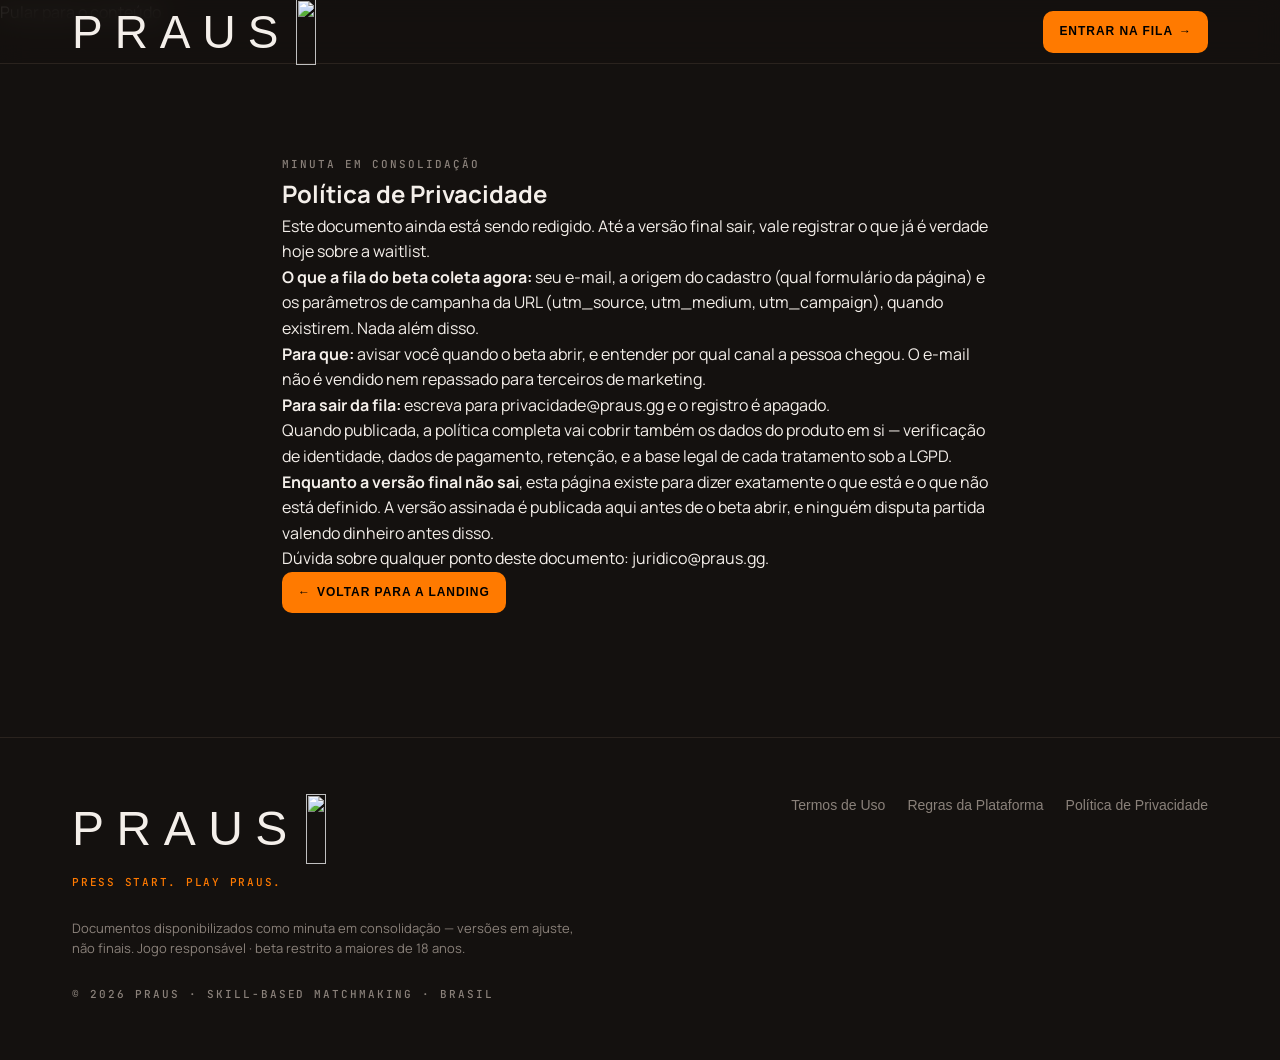
==== privacidade.html @ 88d11314 "Páginas legais em minuta: Termos, Regras e Privacidade Documentos publicados como minuta (sinalizado" ====
<!DOCTYPE html>
<html lang="pt-BR">
<head>
<meta charset="UTF-8" />
<meta name="viewport" content="width=device-width, initial-scale=1.0" />
<script>document.documentElement.className += " js";</script>
<title>Política de Privacidade — PRAUS</title>
<meta name="description" content="Política de Privacidade da PRAUS — minuta em consolidação, versão não final." />
<meta name="theme-color" content="#14110F" />
<meta name="robots" content="noindex" />

<link rel="icon" href="favicon.ico" sizes="any" />
<link rel="icon" type="image/png" sizes="32x32" href="assets/brand/favicon-32.png" />
<link rel="apple-touch-icon" href="assets/brand/apple-touch-icon.png" />

<link rel="preconnect" href="https://fonts.googleapis.com" />
<link rel="preconnect" href="https://fonts.gstatic.com" crossorigin />
<link href="https://fonts.googleapis.com/css2?family=Anton&family=JetBrains+Mono:wght@400;500;700&family=Manrope:wght@400;500;600;700&display=swap" rel="stylesheet" />

<link rel="stylesheet" href="styles.css" />
</head>
<body>

<a href="#conteudo" class="skip">Pular para o conteúdo</a>

<header class="nav is-stuck" id="top">
  <div class="wrap nav__inner">
    <a href="index.html" class="wordmark">
      <span class="wordmark__text">PRAUS</span>
      <img class="wordmark__mark" src="assets/brand/praus-mark.png" alt="" width="154" height="160" decoding="async" />
    </a>
    <a href="index.html#waitlist" class="btn btn--sm btn--primary nav__cta">ENTRAR NA FILA <span aria-hidden="true">&rarr;</span></a>
  </div>
</header>

<main id="conteudo">
  <section class="section doc">
    <div class="wrap wrap--narrow">
      <span class="doc__stamp mono-tag">MINUTA EM CONSOLIDA&Ccedil;&Atilde;O</span>
      <h1 class="doc__title">Política de Privacidade</h1>
      <div class="doc__body">
        <p>Este documento ainda est&aacute; sendo redigido. At&eacute; a vers&atilde;o final sair,
        vale registrar o que j&aacute; &eacute; verdade hoje sobre a waitlist.</p>
        <p><strong>O que a fila do beta coleta agora:</strong> seu e-mail, a origem do
        cadastro (qual formul&aacute;rio da p&aacute;gina) e os par&acirc;metros de campanha da URL
        (utm_source, utm_medium, utm_campaign), quando existirem. Nada al&eacute;m disso.</p>
        <p><strong>Para que:</strong> avisar voc&ecirc; quando o beta abrir, e entender por qual
        canal a pessoa chegou. O e-mail n&atilde;o &eacute; vendido nem repassado para
        terceiros de marketing.</p>
        <p><strong>Para sair da fila:</strong> escreva para
        <a class="faq__link" href="mailto:privacidade@praus.gg">privacidade@praus.gg</a> e
        o registro &eacute; apagado.</p>
        <p>Quando publicada, a pol&iacute;tica completa vai cobrir tamb&eacute;m os dados do
        produto em si &mdash; verifica&ccedil;&atilde;o de identidade, dados de pagamento, reten&ccedil;&atilde;o,
        e a base legal de cada tratamento sob a LGPD.</p>
        <p><strong>Enquanto a vers&atilde;o final n&atilde;o sai</strong>, esta p&aacute;gina existe para
        dizer exatamente o que est&aacute; e o que n&atilde;o est&aacute; definido. A vers&atilde;o
        assinada &eacute; publicada aqui antes de o beta abrir, e ningu&eacute;m disputa
        partida valendo dinheiro antes disso.</p>
        <p>D&uacute;vida sobre qualquer ponto deste documento:
        <a class="faq__link" href="mailto:juridico@praus.gg">juridico@praus.gg</a>.</p>
      </div>
      <a href="index.html" class="btn btn--sm btn--primary doc__back"><span aria-hidden="true">&larr;</span> VOLTAR PARA A LANDING</a>
    </div>
  </section>
</main>

<footer class="footer">
  <div class="wrap footer__inner">
    <div class="footer__brand">
      <span class="wordmark wordmark--footer">
        <span class="wordmark__text">PRAUS</span>
        <img class="wordmark__mark" src="assets/brand/praus-mark.png" alt="" width="154" height="160" loading="lazy" decoding="async" />
      </span>
      <p class="footer__tagline mono-tag">PRESS START. PLAY PRAUS.</p>
    </div>
    <nav class="footer__links" aria-label="Documentos">
      <a href="termos.html" class="footer__link">Termos de Uso</a>
      <a href="regras.html" class="footer__link">Regras da Plataforma</a>
      <a href="privacidade.html" class="footer__link">Pol&iacute;tica de Privacidade</a>
    </nav>
    <p class="footer__note">
      Documentos disponibilizados como minuta em consolida&ccedil;&atilde;o &mdash; vers&otilde;es em
      ajuste, n&atilde;o finais. Jogo respons&aacute;vel &middot; beta restrito a maiores de 18 anos.
    </p>
    <p class="footer__copy mono-tag">&copy; 2026 PRAUS &middot; SKILL-BASED MATCHMAKING &middot; BRASIL</p>
  </div>
</footer>

</body>
</html>
---- styles.css ----
/* ============================================================
   PRAUS — Landing (skill-based matchmaking)
   Identidade: Brand System v0.1 · ref. estrutural: tipspace.gg
   Dark base · laranja-brasa com parcimônia · vídeo nítido (sem fosco)
   ============================================================ */

:root {
  /* Neutros (base do produto) */
  --bg:    #14110F;
  --bg-2:  #1B1714;
  --bg-3:  #221D19;
  --line:  #2A231E;
  --ink-3: #8A817A;
  --ink:   #F4EFEA;

  /* Laranja — a regra (brasa) */
  --orange:      #FF7A00;
  --orange-hot:  #FF9233;
  --orange-deep: #C95A00;

  /* Semânticos */
  --win:  #B8E04A;
  --loss: #E6322B;
  --info: #7CC9FF;

  /* Tipografia — 8 papéis */
  --f-hero: 'Bebas Neue', sans-serif;
  --f-num:    'Bebas Neue', sans-serif;
  --f-italic: 'Newsreader', Georgia, serif;
  --f-money:  'Space Grotesk', sans-serif;
  --f-mono:   'JetBrains Mono', monospace;
  --f-tag:    'JetBrains Mono', monospace;
  --f-ui:     'Inter Tight', sans-serif;
  --f-read:   'Manrope', sans-serif;

  --chamfer: 10px;
  --maxw: 1180px;
}

*,*::before,*::after { box-sizing: border-box; margin: 0; padding: 0; }
html { scroll-behavior: smooth; -webkit-text-size-adjust: 100%; }
body {
  background: var(--bg);
  color: var(--ink);
  font-family: var(--f-read);
  font-size: 16px;
  line-height: 1.6;
  -webkit-font-smoothing: antialiased;
  text-rendering: optimizeLegibility;
  overflow-x: hidden;
}
img { max-width: 100%; display: block; }
ul,ol { list-style: none; }
a { color: inherit; text-decoration: none; }
::selection { background: var(--orange); color: #000; }

/* ---------- Barra de rolagem: só o polegar laranja, sem trilho ----------
   Os dois caminhos são exclusivos de propósito: o Chrome dá precedência a
   scrollbar-color sobre as regras ::-webkit-, e por aquele caminho não há
   como esconder as setas das pontas. Isolando cada motor, o Chrome/Safari
   usa ::-webkit- (controle total) e o Firefox usa a propriedade padrão. */
@supports not selector(::-webkit-scrollbar) {
  :root {
    scrollbar-width: thin;
    scrollbar-color: var(--orange) transparent;
  }
}
@supports selector(::-webkit-scrollbar) {
  ::-webkit-scrollbar { width: 12px; height: 12px; }
  ::-webkit-scrollbar-track,
  ::-webkit-scrollbar-corner { background: transparent; }
  ::-webkit-scrollbar-button { display: none; }   /* mata as setas das pontas */
  ::-webkit-scrollbar-thumb {
    background: var(--orange);
    /* borda transparente + clip no padding afina a barra sem pintar trilho */
    border: 3px solid transparent;
    background-clip: padding-box;
  }
  ::-webkit-scrollbar-thumb:hover { background: var(--orange-hot); }
}

/* ---------- Layout ---------- */
.wrap { width: 100%; max-width: var(--maxw); margin-inline: auto; padding-inline: 22px; }
.wrap--narrow { max-width: 760px; }
.section { padding-block: 84px; }
.section--alt { background: var(--bg-2); }
@media (min-width: 768px) { .section { padding-block: 124px; } }

/* ---------- Mono tag ---------- */
.mono-tag {
  font-family: var(--f-tag);
  font-size: 11px;
  letter-spacing: 0.18em;
  text-transform: uppercase;
  color: var(--ink-3);
  font-weight: 500;
}
.kicker { display: inline-block; color: var(--orange); margin-bottom: 22px; }
.kicker::before {
  content: ""; display: inline-block; width: 22px; height: 1px;
  background: var(--orange); vertical-align: middle; margin-right: 10px;
  transform: translateY(-3px);
}

/* ---------- Editorial italic (tempero, só keywords) ---------- */
em {
  font-family: var(--f-italic);
  font-style: italic; font-weight: 400;
  text-transform: none; color: var(--orange);
  letter-spacing: -0.01em;
}

/* ---------- Wordmark (letreiro stencil + marca do cavalo) ---------- */
.wordmark {
  display: inline-flex; align-items: center; gap: 0.38em;
  font-size: 46px; line-height: 1; color: var(--ink);
}
.wordmark__mark { height: 1.45em; width: auto; flex: none; }
.wordmark__text {
  font-family: var(--f-hero); font-size: 1em;
  letter-spacing: 0.26em; text-transform: uppercase;
  /* o letter-spacing deixa um vão fantasma depois do "S"; cancelar faz o
     gap acima ser o espaçamento real entre o letreiro e a marca */
  margin-right: -0.26em;
}
.wordmark__full { height: 1.45em; width: auto; display: block; }
/* respiro vertical dá ao link da nav um alvo de toque confortável */
.nav .wordmark { padding-block: 8px; }
.wordmark--footer { font-size: 48px; }

/* ---------- Botões (chanfros, mono uppercase) ---------- */
.btn {
  border-radius: 10px;
  display: inline-flex; align-items: center; justify-content: center; gap: .5em;
  font-family: var(--f-ui); font-size: 16px; font-weight: 650;
  letter-spacing: .08em; text-transform: uppercase;
  padding: 16px 26px; border: none; cursor: pointer; white-space: nowrap;
  border: none; 
  transition: background-color .15s ease, color .15s ease, transform .06s ease, box-shadow .15s ease;
}
.btn__arrow { display: inline-block; opacity: 0; max-width: 0; overflow: hidden; transform: translateX(-8px); transition: opacity .2s ease, max-width .2s ease, transform .2s ease; } .btn:hover .btn__arrow { opacity: 1; max-width: 20px; transform: translateX(4px); margin-left: 4px; }
.btn:active { transform: translateY(1px); }
.btn--primary { background: var(--orange); color: #000; }
.btn--primary:hover { background: var(--orange-hot); box-shadow: 0 0 28px rgba(255,122,0,.35); }
.btn--primary:active { background: var(--orange-deep); }
.btn--sm { font-size: 12px; padding: 11px 16px; --c: 7px; }

/* ---------- Card (cantos arredondados — mesmo raio dos botões) ---------- */
.card {
  position: relative; background: var(--bg-2); border: 1px solid var(--line);
  border-radius: 10px;
}
.section--alt .card { background: var(--bg); }

/* ============================================================
   NAV
   ============================================================ */
.nav {
  position: fixed; inset: 0 0 auto 0; z-index: 60; height: 64px;
  background: rgba(20,17,15,0); backdrop-filter: blur(0px);
  transition: background-color .25s ease, backdrop-filter .25s ease, border-color .25s ease;
  border-bottom: 1px solid transparent;
}
.nav.is-stuck { background: rgba(20,17,15,.85); backdrop-filter: blur(12px); border-bottom-color: var(--line); }
.nav__inner { display: flex; align-items: center; gap: 26px; height: 64px; }
.nav__menu { display: none; gap: 80px; margin-left: 55px; }
.nav__menu a {
  font-family: var(--f-money); font-size: 15px; color: var(--ink-3); font-weight: 600; 
  transition: color .15s ease;  
  position: relative;
}
.nav__menu a::after { content: ''; position: absolute; left: 0; bottom: -6px; width: 100%; height: 2px; background: #EF8232; transform: scaleX(0); transform-origin: left; transition: transform .25s ease; } .nav__menu a:hover::after { transform: scaleX(1); }
.nav__menu a:hover { color: var(--ink); }
.nav__cta { margin-left: auto; }
@media (min-width: 880px) { .nav__menu { display: flex; } }

/* ============================================================
   1. HERÓI — vídeo de fundo nítido
   ============================================================ */
.hero {
  position: relative; min-height: 100svh; display: flex; flex-direction: column;
  justify-content: center; padding-block: 96px 110px; overflow: hidden;
}
.hero__bg { position: absolute; inset: 0; z-index: 0; background: #0d0b0a; }
.hero__vid {
  position: absolute; inset: 0; width: 100%; height: 100%;
  object-fit: cover; object-position: center;
}
/* Crossfade entre o clipe horizontal (A) e o vertical da pessoa (B, sem JS) */
.hero__vid--a { animation: heroFade 18s infinite; }
.hero__vid--b { opacity: 0; object-position: center 32%; animation: heroFade 18s infinite -9s; }
@keyframes heroFade {
  0%, 38% { opacity: 1; }
  50%, 88% { opacity: 0; }
  100% { opacity: 1; }
}
/* Scrim leve — só o necessário para legibilidade, SEM aspecto fosco */
.hero__scrim {
  position: absolute; inset: 0;
  background:
    linear-gradient(180deg, rgba(13,11,10,.55) 0%, rgba(13,11,10,.18) 26%, rgba(13,11,10,.12) 55%, rgba(13,11,10,.82) 100%),
    radial-gradient(120% 90% at 18% 60%, rgba(13,11,10,.55) 0%, transparent 60%);
}
.hero__inner { position: relative; z-index: 2; }

.hero__title {
  font-family: var(--f-hero); font-weight: 600; text-transform: uppercase;
  letter-spacing: -0.01em; line-height: 0.9;
  font-size: clamp(48px, 9.4vw, 116px); margin-bottom: 24px; max-width: 14ch;
  text-shadow: 0 4px 40px rgba(0,0,0,.5);
}
.hero__sub {
  font-family: var(--f-money); font-size: clamp(16px, 2.2vw, 20px); line-height: 1.55;
  color: #e7e0d8; max-width: 54ch; margin-bottom: 34px;
  text-shadow: 0 2px 18px rgba(0,0,0,.55);
}

.hero__scroll {
  position: absolute; bottom: 22px; left: 50%; transform: translateX(-50%); z-index: 2;
  color: var(--ink-3); animation: bob 2.4s ease-in-out infinite;
}
@keyframes bob { 0%,100%{transform:translate(-50%,0)} 50%{transform:translate(-50%,6px)} }

/* ---------- Waitlist ---------- */
/* Campo + botão formam uma única peça: contorno laranja com leve brilho ao
   redor do conjunto inteiro, não de cada parte — por isso o outline/box-shadow
   vive em .waitlist__field (o wrapper), e input/botão perdem a própria borda. */
.waitlist { max-width: 540px; }
.waitlist--center { margin-inline: auto; }
.waitlist__field {
  display: flex; flex-direction: column; gap: 0;
  border-radius: 12px; overflow: hidden;
  border: 1.5px solid var(--orange);
  box-shadow: 0 0 0 3px rgba(255,122,0,.12), 0 0 26px rgba(255,122,0,.35);
  background: rgba(34,29,25,.92);
  transition: box-shadow .25s ease, border-color .25s ease;
}
.waitlist__field:focus-within {
  box-shadow: 0 0 0 3px rgba(255,122,0,.2), 0 0 34px rgba(255,122,0,.5);
}
@media (min-width: 520px) { .waitlist__field { flex-direction: row; } }
.waitlist__input-wrap { position: relative; flex: 1; min-width: 0; }
.waitlist__icon {
  position: absolute; left: 18px; top: 50%; transform: translateY(-50%);
  color: var(--ink-3); pointer-events: none;
}
.waitlist input[type="email"] {
  width: 100%;
  font-family: var(--f-ui); font-size: 16px; color: var(--ink);
  background: rgba(34,29,25,.92); border: none; padding: 16px 18px 16px 46px;
  border-radius: 0; }
.waitlist input::placeholder { color: var(--ink-3); }
/* Aqui dentro a seleção fica azul padrão do navegador, não o laranja global
   do site — texto sendo digitado/colado não deve se camuflar no destaque. */
.waitlist input::selection { background: Highlight; color: HighlightText; }
.waitlist input:focus { outline: none; }
.waitlist__input-wrap:focus-within .waitlist__icon { color: var(--orange); }
/* Raio igual dos dois lados do botão — sem isso só a ponta direita (a que
   encosta na borda externa) fica arredondada pelo overflow:hidden do pai. */
.waitlist__field .btn.btn--primary { border-radius: 10px; }
/* Inválido: o anel vermelho substitui o laranja no conjunto inteiro, não só no input. */
.waitlist__field:has(input.invalid) {
  border-color: var(--loss);
  box-shadow: 0 0 0 3px rgba(230,50,43,.12), 0 0 26px rgba(230,50,43,.3);
}
/* Esgotado: contorno inerte, sem laranja nem brilho — o cinza já usado no botão. */
.waitlist__field:has(input:disabled) {
  border-color: var(--line);
  box-shadow: none;
}
.waitlist__micro { font-family: var(--f-ui); font-size: 13px; color: var(--ink-3); margin-top: 14px; }
.waitlist--center .waitlist__micro { text-align: center; }
.waitlist__success { font-family: var(--f-ui); font-size: 15px; font-weight: 600; color: var(--win); margin-top: 16px; }
.waitlist--center .waitlist__success { text-align: center; }
.waitlist__error { font-family: var(--f-ui); font-size: 14px; font-weight: 500; color: var(--loss); margin-top: 12px; }
.waitlist--center .waitlist__error { text-align: center; }
/* [hidden] do UA perde para o display:flex acima — sem isto o formulário
   continua na tela depois do envio, com a mensagem de sucesso ao lado. */
.waitlist__field[hidden] { display: none; }
.btn[disabled] { opacity: .55; cursor: progress; }
.btn[disabled]:hover { background: var(--orange); box-shadow: none; }

/* ---- Vagas esgotadas ---- */
/* Cinza inerte: sem laranja, sem brilho, sem reação ao hover. Vence os
   estados de :hover/[disabled] acima, por isso vem depois e repete o seletor. */
.btn--esgotado,
.btn--esgotado:hover,
.btn--esgotado:active,
.btn[disabled].btn--esgotado,
.btn[disabled].btn--esgotado:hover {
  background: #3A332D;
  color: #CFC7BF;          /* 7,4:1 sobre o cinza — continua legível */
  box-shadow: none;
  opacity: 1;
  cursor: not-allowed;
  transform: none;
}
.waitlist input[disabled] {
  opacity: .6;
  cursor: not-allowed;
}

/* ============================================================
   Cabeçalho de seção
   ============================================================ */
.section__head { margin-bottom: 48px; max-width: 760px; }
.section__title {
  font-family: var(--f-hero); font-weight: 400; text-transform: uppercase;
  letter-spacing: -0.01em; line-height: 1.2; font-size: clamp(34px, 6vw, 66px);
}
.section__lead {
  font-family: var(--f-read); font-size: 17px; line-height: 1.6;
  color: #cfc7bf; margin-top: 22px; max-width: 58ch;
}

/* ============================================================
   VANTAGENS
   ============================================================ */
.perks { display: grid; gap: 16px; grid-template-columns: 1fr; }
@media (min-width: 620px) { .perks { grid-template-columns: repeat(2,1fr); } }
@media (min-width: 1000px) { .perks { grid-template-columns: repeat(4,1fr); } }

.perk {
  position: relative; overflow: hidden;
  padding: 32px 26px; display: flex; flex-direction: column; justify-content: space-between;
  aspect-ratio: 3 / 3.9;
  transition: transform .2s ease, border-color .2s ease, box-shadow .2s ease;
}
.perk:hover { transform: translateY(-4px); border-color: rgba(255,122,0,.4); }

/* ---- Gráfico decorativo gigante ao fundo — a marca de cada card ---- */
.perk__deco {
  position: absolute; z-index: 0; color: var(--orange); opacity: .14;
  pointer-events: none; fill: none;
}
.perk__deco--target {
  width: 280px; height: 280px; right: -50px; top: 52%;
  animation: decoSpinCenter 60s linear infinite;
}
.perk__deco--ring {
  width: 300px; height: 300px; left: -60px; top: 55%;
  color: #1a1005; opacity: .2; animation: decoSpinCenter 70s linear infinite reverse;
}
.perk__deco--bump { width: 82%; top: 14%; left: 50%; transform: translateX(-50%); opacity: .6; animation: decoBump 2.6s ease-in-out infinite; }
.perk__deco--bolt {
  width: 230px; height: 230px; right: -30px; top: 54%; transform: translateY(-50%) rotate(-6deg);
  opacity: .17; animation: decoPulse 2.4s ease-in-out infinite;
}
@keyframes decoSpinCenter {
  from { transform: translateY(-50%) rotate(0deg); }
  to { transform: translateY(-50%) rotate(360deg); }
}
@keyframes decoPulse { 0%,100% { opacity: .14; } 50% { opacity: .3; } }
@keyframes decoBump {
  0%, 100% { transform: translateX(-50%); }
  45% { transform: translateX(-50%) scale(.98); }
  50% { transform: translateX(-50%) scale(1.05); }
  55% { transform: translateX(-50%) scale(.98); }
}

/* ---- Composição em pôster: as linhas se espalham pela altura do card,
   em vez de se aglomerarem no topo. ---- */
.perk__poster { position: relative; z-index: 1; flex: 1; display: flex; flex-direction: column; justify-content: space-evenly; }
.line {
  font-family: var(--f-hero); font-weight: 400; text-transform: uppercase;
  color: var(--ink); transform-origin: left bottom;
  opacity: 0; transform: translateY(20px); filter: blur(2px);
  transition: opacity .5s cubic-bezier(.16,1,.3,1), transform .5s cubic-bezier(.16,1,.3,1), filter .5s cubic-bezier(.16,1,.3,1);
}
.perks.in .line { opacity: 1; transform: none; filter: blur(0); }
.line--sm { font-size: clamp(14px, 1.7vw, 16px); letter-spacing: .04em; color: var(--ink-3); }

/* Os numerais gigantes revelam com uma cortina (clip-path), não com fade. */
.line--lg, .line--xl, .line--xl2 { transform: none; filter: none; }
.line--lg {
  font-size: clamp(28px, 3.6vw, 36px); line-height: 1; letter-spacing: -0.02em;
  clip-path: inset(0 100% 0 0); transition: clip-path .7s cubic-bezier(.16,1,.3,1), opacity .3s ease;
}
.perks.in .line--lg { clip-path: inset(0 0 0 0); }
.line--xl {
  font-size: clamp(66px, 10vw, 96px); line-height: .88; letter-spacing: -0.03em; color: var(--orange);
  display: flex; align-items: baseline;
  clip-path: inset(0 100% 0 0); transition: clip-path .8s cubic-bezier(.16,1,.3,1), opacity .3s ease;
}
.perks.in .line--xl { clip-path: inset(0 0 0 0); }
.line--xl i { font-style: normal; font-size: .46em; margin-left: 2px; opacity: .92; }
.line--xl2 {
  font-size: clamp(36px, 4.6vw, 46px); line-height: .96; letter-spacing: -0.02em; color: var(--orange);
  clip-path: inset(0 100% 0 0); transition: clip-path .8s cubic-bezier(.16,1,.3,1), opacity .3s ease;
}
.perks.in .line--xl2 { clip-path: inset(0 0 0 0); }
.perk:hover .line--xl,
.perk:hover .line--xl2 { transform: scale(1.03); transition: transform .3s ease; }

.perk__caption {
  position: relative; z-index: 1; padding-top: 18px;
  font-family: var(--f-read); font-size: 13.5px; color: var(--ink-3); line-height: 1.5;
}

/* ---- Card em destaque: bônus recebe tratamento sólido, como o CTA ---- */
.perk--hot {
  background: linear-gradient(160deg, var(--orange), var(--orange-deep));
  border-color: var(--orange);
}
.perk--hot .line { color: #1a1005; }
.perk--hot .line--sm { color: rgba(26,16,5,.7); }
.perk--hot .line--xl,
.perk--hot .line--xl2 { color: #1a1005; }
.perk--hot .perk__caption { color: rgba(26,16,5,.75); }
.perk__stat-num { font-family: var(--f-hero); }

@media (max-width: 619px) {
  .perk { aspect-ratio: auto; min-height: 380px; }
}

@media (prefers-reduced-motion: reduce) {
  .perk__deco { animation: none; }
  .line, .line--xl, .line--xl2 {
    opacity: 1; transform: none; filter: none; clip-path: inset(0 0 0 0);
    transition: none; animation: none;
  }
}

/* ============================================================
   2. DIFERENCIAIS
   ============================================================ */
/* Bento: HUD grande à esquerda + cards limpos */
.feats { display: grid; gap: 16px; grid-template-columns: 1fr; }
@media (min-width: 620px) { .feats { grid-template-columns: repeat(2,1fr); } }
@media (min-width: 1000px) {
  .feats { grid-template-columns: 1.18fr 1fr 1fr; grid-auto-rows: 1fr; }
  .feat--hud { grid-row: span 2; }
}

.feat {
  padding: 28px; display: flex; flex-direction: column;
  transition: transform .2s ease, border-color .2s ease, box-shadow .2s ease;
}
.feat:hover { transform: translateY(-3px); border-color: rgba(255,122,0,.4); }
.feat__idx { color: var(--orange); display: block; margin-bottom: 16px; }
.feat__title {
  font-family: var(--f-money); font-weight: 600; font-size: 20px;
  letter-spacing: -0.01em; margin-bottom: 10px; color: var(--ink);
}
.feat__body { font-family: var(--f-read); font-size: 14.5px; color: var(--ink-3); line-height: 1.6; }
.feat:not(.feat--hud) .feat__body { margin-top: auto; }

/* ---- Tile HUD ---- */
.feat--hud { padding: 0; overflow: hidden; }
.feat--hud:hover { box-shadow: 0 0 50px rgba(255,122,0,.12); }
.hud {
  padding: 26px 26px 24px; display: flex; flex-direction: column; gap: 20px;
  background:
    radial-gradient(120% 80% at 85% 0%, rgba(255,122,0,.1), transparent 55%),
    linear-gradient(180deg, var(--bg-3), var(--bg-2));
  border-bottom: 1px solid var(--line);
}
.hud__top { display: flex; align-items: center; justify-content: space-between; }
.hud__live { display: inline-flex; align-items: center; gap: 7px; color: var(--orange); }
.hud__live i { width: 8px; height: 8px; border-radius: 50%; background: var(--orange); box-shadow: 0 0 8px var(--orange); animation: pulse 1.6s infinite; }
.hud__id { color: var(--ink-3); }

.hud__timer { display: flex; flex-direction: column; gap: 2px; }
.hud__timer-num {
  font-family: var(--f-mono); font-weight: 700; font-size: clamp(48px,7vw,64px);
  color: var(--ink); line-height: 1; font-variant-numeric: tabular-nums; letter-spacing: .01em;
}
.hud__timer-label { color: var(--ink-3); }

.hud__line { display: flex; align-items: baseline; justify-content: space-between; gap: 12px; }
.hud__line-label { color: var(--ink-3); }
.hud__line-val { font-family: var(--f-money); font-weight: 600; font-size: 22px; color: var(--ink); font-variant-numeric: tabular-nums; }
.hud__pix { font-family: var(--f-mono); font-style: normal; font-size: 13px; color: var(--orange); letter-spacing: .04em; }
.hud__bar { height: 5px; background: var(--bg); border: 1px solid var(--line); overflow: hidden; }
.hud__bar span { display: block; height: 100%; width: 68%; background: linear-gradient(90deg, var(--orange-deep), var(--orange)); }
.hud__escrow { color: var(--ink-3); letter-spacing: .14em; }

.feat--hud .feat__foot { padding: 22px 26px 26px; }

/* ============================================================
   3. COMO FUNCIONA
   ============================================================ */
/* Stepper interativo com prévia da tela */
.flow { display: grid; gap: 18px; grid-template-columns: 1fr; align-items: start; }
@media (min-width: 920px) { .flow { grid-template-columns: 0.92fr 1.08fr; gap: 28px; } }

/* --- Passos (controles) --- */
.flow__steps { display: flex; flex-direction: column; gap: 12px; }
.flow__step {
  position: relative; text-align: left; cursor: pointer;
  display: grid; grid-template-columns: auto 1fr; gap: 4px 16px; align-items: start;
  background: transparent; color: inherit; border: 1px solid var(--line);
  padding: 18px 20px 20px; overflow: hidden;
  border-radius: 10px;
  transition: background-color .2s ease, border-color .2s ease, transform .1s ease;
}
.flow__step:hover { border-color: rgba(255,122,0,.4); }
.flow__step.is-active { background: var(--bg-3); border-color: rgba(255,122,0,.55); }
.flow__step-num {
  grid-row: span 2; font-family: var(--f-num); font-size: 40px; line-height: .9;
  color: var(--ink-3); letter-spacing: .02em; transition: color .2s ease;
}
.flow__step.is-active .flow__step-num { color: var(--orange); }
.flow__step-tt {
  display: block; font-family: var(--f-ui); font-weight: 600; font-size: 16.5px;
  color: var(--ink); line-height: 1.25;
}
.flow__step-desc {
  display: block; font-family: var(--f-read); font-size: 13.5px; color: var(--ink-3);
  line-height: 1.5; margin-top: 6px; max-height: 0; opacity: 0; overflow: hidden;
  transition: max-height .3s ease, opacity .3s ease, margin-top .3s ease;
}
.flow__step.is-active .flow__step-desc { max-height: 90px; opacity: 1; }
.flow__step-bar {
  grid-column: 1 / -1; height: 2px; margin-top: 14px; background: var(--line); display: block;
}
.flow__step-bar i { display: block; height: 100%; width: 0; background: var(--orange); }
.flow__step.is-active .flow__step-bar i { animation: stepFill var(--fill,4800ms) linear forwards; }
@keyframes stepFill { from { width: 0; } to { width: 100%; } }

/* --- Telas (prévia do produto) --- */
.flow__screens { position: relative; }
.screen {
  --c: 12px; background: linear-gradient(180deg, var(--bg-3), var(--bg)); border: 1px solid var(--line);
  overflow: hidden; box-shadow: 0 0 50px rgba(0,0,0,.35);
  border-radius: var(--c);
  animation: screenIn .4s ease;
}
@keyframes screenIn { from { opacity: 0; transform: translateY(10px); } to { opacity: 1; transform: none; } }
.screen[hidden] { display: none; }
.screen__bar {
  display: flex; align-items: center; justify-content: space-between;
  padding: 13px 18px; background: rgba(13,11,10,.5); border-bottom: 1px solid var(--line);
  color: var(--ink-3); letter-spacing: .14em;
}
.screen__live, .screen__win { display: inline-flex; align-items: center; gap: 7px; color: var(--orange); }
.screen__live i { width: 7px; height: 7px; border-radius: 50%; background: var(--orange); box-shadow: 0 0 8px var(--orange); animation: pulse 1.6s infinite; }
.screen__win { color: var(--win); }
.screen__body { padding: 24px; display: flex; flex-direction: column; gap: 14px; min-height: 268px; }
.screen__body--center { align-items: center; justify-content: center; text-align: center; gap: 10px; }
.screen__label { color: var(--ink-3); }
.screen__money { font-family: var(--f-money); font-weight: 600; font-size: 24px; color: var(--orange); font-variant-numeric: tabular-nums; }
.screen__money--xl { font-size: clamp(40px,8vw,56px); line-height: 1; }
.screen__row { display: flex; align-items: baseline; justify-content: space-between; gap: 12px; margin-top: 4px; }

/* chips */
.chips { display: flex; flex-wrap: wrap; gap: 8px; }
.chip {
  --c: 6px; font-family: var(--f-mono); font-size: 12px; font-weight: 700; letter-spacing: .05em;
  color: var(--ink); background: var(--bg-2); border: 1px solid var(--line); padding: 9px 14px; cursor: default;
  border-radius: var(--c);
}
.chip--on { background: var(--orange); color: #000; border-color: var(--orange); }
.screen__cta {
  --c: 8px; margin-top: auto; text-align: center; font-family: var(--f-mono); font-weight: 700;
  font-size: 14px; letter-spacing: .08em; color: #000; background: var(--orange); padding: 15px;
  border-radius: var(--c); } 

/* tela 2 — placar */
.screen__score { display: flex; align-items: center; justify-content: center; gap: 22px; padding: 8px 0 4px; }
.screen__team { display: flex; flex-direction: column; align-items: center; gap: 4px; }
.screen__team-tag { color: var(--ink-3); }
.screen__team-pts { font-family: var(--f-num); font-size: 64px; line-height: .9; color: var(--ink); font-variant-numeric: tabular-nums; }
.screen__score-x { font-family: var(--f-num); font-size: 40px; color: var(--ink-3); }
.screen__ref { display: flex; align-items: center; gap: 10px; padding: 12px 14px; background: var(--bg-2); border: 1px solid var(--line); }
.screen__ref-dot { width: 8px; height: 8px; border-radius: 50%; background: var(--win); box-shadow: 0 0 8px var(--win); flex: none; }
.screen__ref-txt { font-family: var(--f-read); font-size: 14px; color: var(--ink); }
.screen__timer { color: var(--ink-3); margin-top: auto; }
.screen__timer b { color: var(--ink); font-weight: 700; }

/* tela 3 — pago */
.screen__check {
  width: 64px; height: 64px; border-radius: 50%; display: grid; place-items: center;
  font-size: 32px; color: #000; background: var(--win); margin-bottom: 4px;
  box-shadow: 0 0 30px rgba(184,224,74,.4);
}
.screen__win-tt { font-family: var(--f-hero); font-size: 28px; letter-spacing: .02em; color: var(--ink); }
.screen__pix { color: var(--win); letter-spacing: .14em; }
.screen__elo { color: var(--ink-3); }

/* ============================================================
   4. JOGOS
   ============================================================ */
.games { display: grid; gap: 16px; grid-template-columns: repeat(2,1fr); }
@media (min-width: 900px) { .games { grid-template-columns: repeat(4,1fr); } }
.game { padding: 0; overflow: hidden; transition: transform .2s ease, border-color .2s ease; }
.game:hover { transform: translateY(-4px); border-color: color-mix(in srgb, var(--accent) 60%, var(--line)); }
.game__cover { position: relative; aspect-ratio: 3/4; overflow: hidden; background: var(--bg-3); }
.game__cover img { width: 100%; height: 100%; object-fit: cover; transition: transform .4s ease; }
.game:hover .game__cover img { transform: scale(1.05); }
.game__cover::after {
  content: ""; position: absolute; inset: 0;
  background: linear-gradient(180deg, transparent 55%, rgba(13,11,10,.85) 100%);
}
.badge {
  position: absolute; top: 12px; left: 12px; z-index: 2;
  display: inline-flex; align-items: center; gap: 6px;
  font-family: var(--f-tag); font-size: 10px; letter-spacing: .16em; text-transform: uppercase;
  font-weight: 500; padding: 6px 10px; background: rgba(13,11,10,.7); border: 1px solid var(--line);
}
.badge--live { color: var(--orange); border-color: rgba(255,122,0,.45); }
.badge--live::before {
  content: ""; width: 7px; height: 7px; background: var(--orange); border-radius: 50%;
  box-shadow: 0 0 8px var(--orange); animation: pulse 1.6s infinite;
}
@keyframes pulse { 0%,100%{opacity:1} 50%{opacity:.35} }
.badge--soon { color: var(--ink-3); }
.game__meta { padding: 16px 18px 20px; }
.game__name {
  font-family: var(--f-hero); font-weight: 400; font-size: clamp(18px,2.2vw,24px);
  text-transform: uppercase; letter-spacing: -0.01em; line-height: 1; margin-bottom: 7px;
}
.game__mode { color: var(--ink-3); }

/* Em breve — capa real, levemente esmaecida para os ATIVO se destacarem */
.game--soon .game__cover img { filter: saturate(.9) brightness(.86); }
.game--soon:hover .game__cover img { filter: saturate(1) brightness(.96); }
.game--soon .game__name { color: var(--ink-3); }

/* ============================================================
   4b. RANKING (leaderboard)
   ============================================================ */
/* #jogos e #ranking têm o mesmo fundo; a divisória faz a separação —
   mesmo recurso que .cta-final já usa. */
.section--edge { border-top: 1px solid var(--line); }

.rank {
  background: linear-gradient(180deg, var(--bg-3), var(--bg));
  border: 1px solid var(--line); overflow: hidden;
  box-shadow: 0 0 50px rgba(0,0,0,.35);
  border-radius: 10px;
}
.rank__bar {
  display: flex; align-items: center; justify-content: space-between; gap: 12px;
  padding: 13px 18px; background: rgba(13,11,10,.5);
  border-bottom: 1px solid var(--line); color: var(--ink-3); letter-spacing: .14em;
}

/* ---- Abas Jogadores / Times ---- */
.rank__tabs { display: flex; border-bottom: 1px solid var(--line); }
.rank__tab {
  flex: 1; position: relative; background: transparent; border: 0; cursor: pointer;
  font-family: var(--f-mono); font-size: 12px; font-weight: 700; letter-spacing: .12em;
  color: var(--ink-3); padding: 15px 12px;
  transition: color .15s ease, background-color .15s ease;
}
.rank__tab:hover { color: var(--ink); }
.rank__tab.is-active { color: var(--ink); background: rgba(255,122,0,.06); }
.rank__tab.is-active::after {
  content: ""; position: absolute; inset: auto 0 -1px 0; height: 2px; background: var(--orange);
}
/* [hidden] do UA perde para qualquer display de autor — declarar explicitamente */
.rank__panel[hidden] { display: none; }

/* ---- Tabela ---- */
.rank__table { width: 100%; border-collapse: collapse; }
.rank__cap {
  caption-side: bottom; text-align: left; color: var(--ink-3);
  padding: 13px 18px; border-top: 1px solid var(--line); letter-spacing: .1em;
}
.rank__table th {
  font-family: var(--f-tag); font-size: 10px; font-weight: 500; letter-spacing: .16em;
  text-transform: uppercase; color: var(--ink-3); text-align: left;
  padding: 12px 18px; border-bottom: 1px solid var(--line); white-space: nowrap;
}
.rank__table td { padding: 12px 18px; border-bottom: 1px solid rgba(42,35,30,.5); }
.rank__table tbody tr:last-child td { border-bottom: 0; }
.rank__table tbody tr { transition: background-color .15s ease; }
.rank__table tbody tr:hover { background: rgba(255,122,0,.05); }

.rank__pos {
  font-family: var(--f-num); font-size: 21px; color: var(--ink-3);
  width: 1%; white-space: nowrap; font-variant-numeric: tabular-nums;
}
.rank__table tbody tr:nth-child(-n+3) .rank__pos { color: var(--orange); }
.rank__nick { font-family: var(--f-ui); font-weight: 600; font-size: 15px; color: var(--ink); }
.rank__tier {
  font-family: var(--f-tag); font-size: 10px; letter-spacing: .14em;
  text-transform: uppercase; color: var(--ink-3); white-space: nowrap;
}
.rank__table th:last-child, .rank__elo { text-align: right; }
.rank__elo {
  font-family: var(--f-money); font-weight: 600; font-size: 16px;
  color: var(--ink); font-variant-numeric: tabular-nums; white-space: nowrap;
}

/* ---- Faixa "sua posição" ---- */
.rank__you {
  display: flex; flex-direction: column; align-items: flex-start; gap: 14px;
  padding: 18px; border-top: 1px solid var(--line); background: rgba(13,11,10,.4);
}
.rank__you-txt { font-family: var(--f-read); font-size: 14px; color: var(--ink-3); }
@media (min-width: 620px) {
  .rank__you { flex-direction: row; align-items: center; justify-content: space-between; gap: 20px; }
}
/* telas estreitas: a patente sai para o ELO nunca ser espremido */
@media (max-width: 520px) {
  .rank__table th:nth-child(3), .rank__table td:nth-child(3) { display: none; }
  .rank__table th, .rank__table td, .rank__cap, .rank__bar { padding-inline: 13px; }
}

/* ============================================================
   5. LANCES (clipe)
   ============================================================ */
.clip { max-width: 960px; margin-inline: auto; }
.clip__frame {
  --c: 12px; position: relative; aspect-ratio: 16/9; background: #000;
  border: 1px solid var(--line); overflow: hidden;
  clip-path: polygon(var(--c) 0,100% 0,100% calc(100% - var(--c)),calc(100% - var(--c)) 100%,0 100%,0 var(--c));
  box-shadow: 0 0 60px rgba(255,122,0,.12);
}
.clip__frame iframe,
.clip__video { position: absolute; inset: 0; width: 100%; height: 100%; border: 0; }
.clip__video { object-fit: cover; background: #000; display: block; }
.clip__cap { margin-top: 14px; color: var(--ink-3); text-align: center; }

/* ============================================================
   6. PARCEIROS
   ============================================================ */
.partners { display: grid; gap: 14px; grid-template-columns: 1fr; max-width: 620px; }
@media (min-width: 700px) { .partners { grid-template-columns: repeat(2,1fr); } }
.partner {
  background: var(--bg-2); border: 1px solid var(--line);
  padding: 26px 24px; display: flex; flex-direction: column; gap: 6px;
  border-radius: 10px;
  transition: border-color .2s ease;
}
.section--alt .partner { background: var(--bg); }
.partner:hover { border-color: rgba(255,122,0,.4); }
.partner__name { font-family: var(--f-money); font-weight: 600; font-size: 22px; color: var(--ink); }
.partner__role { font-family: var(--f-ui); font-size: 14px; color: var(--ink-3); }

/* ============================================================
   7. NÚMEROS
   ============================================================ */
.stats {
  display: grid; gap: 1px; background: var(--line); border: 1px solid var(--line);
  grid-template-columns: 1fr;
}
@media (min-width: 560px) { .stats { grid-template-columns: repeat(2,1fr); } }
@media (min-width: 980px) { .stats { grid-template-columns: repeat(4,1fr); } }
.stat { background: var(--bg-2); padding: 34px 26px; display: flex; flex-direction: column; gap: 12px; }
.stat__num {
  font-family: var(--f-money); font-weight: 700; font-size: clamp(36px,5vw,52px);
  letter-spacing: -0.02em; color: var(--orange); line-height: 1; font-variant-numeric: tabular-nums;
}
.stat__desc { font-family: var(--f-read); font-size: 14.5px; color: var(--ink-3); line-height: 1.5; }

/* ============================================================
   8. FAQ
   ============================================================ */
.faq { display: flex; flex-direction: column; gap: 1px; background: var(--line); border: 1px solid var(--line); }
.faq__item { background: var(--bg); }
.faq__q {
  font-family: var(--f-ui); font-weight: 600; font-size: 18px; padding: 22px 24px;
  cursor: pointer; list-style: none; display: flex; justify-content: space-between;
  align-items: center; gap: 16px; transition: color .15s ease;
}
.faq__q::-webkit-details-marker { display: none; }
.faq__q::after {
  content: "+"; font-family: var(--f-mono); font-size: 22px; color: var(--orange);
  line-height: 1; transition: transform .2s ease;
}
.faq__item[open] .faq__q::after { transform: rotate(45deg); }
.faq__q:hover { color: var(--orange); }
.faq__a {
  font-family: var(--f-read); font-size: 15.5px; color: var(--ink-3);
  line-height: 1.65; padding: 0 24px 24px; max-width: 64ch;
}

/* ============================================================
   9. CTA FINAL
   ============================================================ */
.cta-final {
  position: relative; border-top: 1px solid var(--line);
  padding-block: 96px; overflow: hidden; text-align: center;
}
@media (min-width: 768px) { .cta-final { padding-block: 140px; } }
.cta-final__glow {
  position: absolute; inset: 0;
  background: radial-gradient(700px 380px at 50% 120%, rgba(255,122,0,.18), transparent 65%);
  pointer-events: none;
}
.cta-final__inner { position: relative; }
.cta-final .kicker { color: var(--orange); }
.cta-final__title {
  font-family: var(--f-hero); font-weight: 400; text-transform: uppercase;
  letter-spacing: -0.01em; line-height: 1.2; font-size: clamp(44px,9vw,110px); margin-bottom: 24px;
}
.cta-final__sub { font-family: var(--f-read); font-size: 17px; color: #cfc7bf; max-width: 48ch; margin: 0 auto 38px; }

/* ============================================================
   FOOTER
   ============================================================ */
.footer { border-top: 1px solid var(--line); padding-block: 56px; background: var(--bg); }

/* ---- CTA compacto no topo do rodapé ---- */
/* full-bleed como as outras divisórias da página (.footer, .cta-final) */
.footer__cta { border-bottom: 1px solid var(--line); padding-bottom: 30px; margin-bottom: 34px; }
.footer__cta-inner {
  display: flex; flex-direction: column; align-items: flex-start; gap: 18px;
}
.footer__cta-txt {
  font-family: var(--f-ui); font-size: 16.5px; font-weight: 500;
  color: var(--ink); line-height: 1.4; max-width: 40ch;
}
@media (min-width: 620px) {
  .footer__cta-inner { flex-direction: row; align-items: center; justify-content: space-between; gap: 28px; }
}

.footer__inner { display: flex; flex-direction: column; gap: 26px; }
.footer__brand { display: flex; flex-direction: column; gap: 10px; align-items: flex-start; }
.footer__tagline { color: var(--orange); letter-spacing: .16em; }
.footer__links { display: flex; flex-wrap: wrap; gap: 22px; }
.footer__link {
  font-family: var(--f-ui); font-size: 14px; color: var(--ink-3);
  border-bottom: 1px solid transparent; transition: color .15s ease, border-color .15s ease;
}
.footer__link:hover { color: var(--ink); border-color: var(--orange); }
.footer__note { font-family: var(--f-read); font-size: 13px; color: var(--ink-3); max-width: 64ch; line-height: 1.5; }
.footer__copy { color: var(--ink-3); }
@media (min-width: 768px) {
  .footer__inner {
    display: grid; grid-template-columns: 1fr auto;
    grid-template-areas: "brand links" "note note" "copy copy";
    align-items: start; gap: 28px 40px;
  }
  .footer__brand { grid-area: brand; }
  .footer__links { grid-area: links; justify-content: flex-end; }
  .footer__note { grid-area: note; }
  .footer__copy { grid-area: copy; }
}

/* ============================================================
   Reveal on scroll (microinteração sutil)
   ============================================================ */
.reveal { opacity: 0; transform: translateY(22px); transition: opacity .6s ease, transform .6s ease; }
.reveal.in { opacity: 1; transform: none; }
.hero .reveal { transition-delay: .05s; }

@media (prefers-reduced-motion: reduce) {
  html { scroll-behavior: auto; }
  *, *::before, *::after { animation: none !important; transition: none !important; }
  .reveal { opacity: 1; transform: none; }
  .hero__vid--b { opacity: 0; }
}
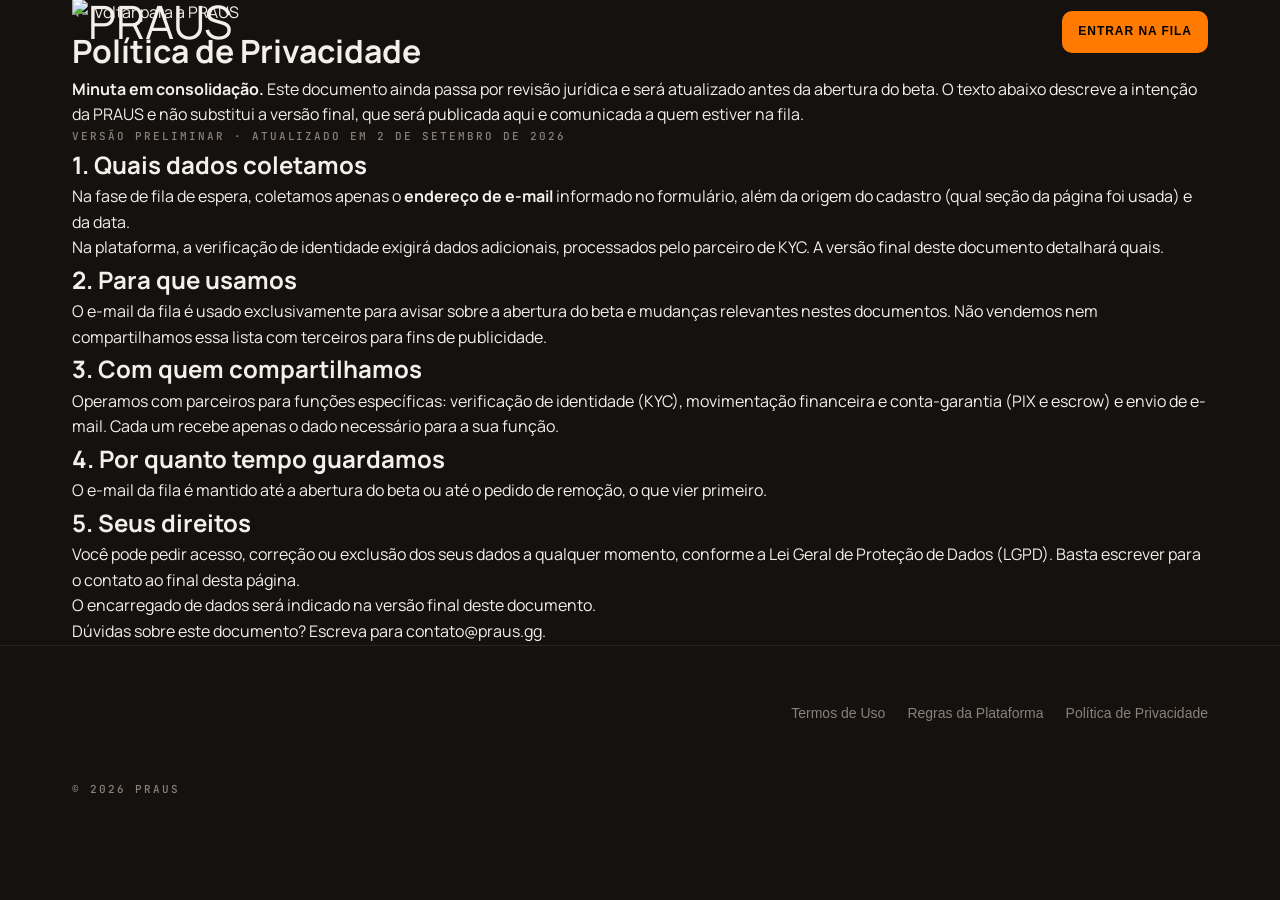
==== commit 95c6e7b1: "adiciona páginas legais (minuta) e moeda da marca Termos, Regras e Privacidade como minuta sinalizad" ====
--- a/privacidade.html
+++ b/privacidade.html
@@ -1,89 +1,86 @@
 <!DOCTYPE html>
 <html lang="pt-BR">
 <head>
-<meta charset="UTF-8" />
-<meta name="viewport" content="width=device-width, initial-scale=1.0" />
-<script>document.documentElement.className += " js";</script>
+<meta charset="utf-8" />
+<meta name="viewport" content="width=device-width, initial-scale=1" />
 <title>Política de Privacidade — PRAUS</title>
-<meta name="description" content="Política de Privacidade da PRAUS — minuta em consolidação, versão não final." />
-<meta name="theme-color" content="#14110F" />
 <meta name="robots" content="noindex" />
-
-<link rel="icon" href="favicon.ico" sizes="any" />
-<link rel="icon" type="image/png" sizes="32x32" href="assets/brand/favicon-32.png" />
-<link rel="apple-touch-icon" href="assets/brand/apple-touch-icon.png" />
-
 <link rel="preconnect" href="https://fonts.googleapis.com" />
 <link rel="preconnect" href="https://fonts.gstatic.com" crossorigin />
-<link href="https://fonts.googleapis.com/css2?family=Anton&family=JetBrains+Mono:wght@400;500;700&family=Manrope:wght@400;500;600;700&display=swap" rel="stylesheet" />
-
+<link href="https://fonts.googleapis.com/css2?family=Anton&family=Bebas+Neue&family=Newsreader:ital,opsz,wght@1,6..72,400;1,6..72,500&family=Space+Grotesk:wght@400;500;600;700&family=JetBrains+Mono:wght@400;500;700&family=Manrope:wght@400;500;600;700&display=swap" rel="stylesheet" />
 <link rel="stylesheet" href="styles.css" />
 </head>
 <body>
 
-<a href="#conteudo" class="skip">Pular para o conteúdo</a>
-
-<header class="nav is-stuck" id="top">
+<header class="nav" id="topo">
   <div class="wrap nav__inner">
-    <a href="index.html" class="wordmark">
-      <span class="wordmark__text">PRAUS</span>
-      <img class="wordmark__mark" src="assets/brand/praus-mark.png" alt="" width="154" height="160" decoding="async" />
+    <a class="wordmark" href="index.html" aria-label="PRAUS — página inicial">
+      <img class="wordmark__full" src="assets/brand/praus-logo-full.png" alt="PRAUS" />
     </a>
-    <a href="index.html#waitlist" class="btn btn--sm btn--primary nav__cta">ENTRAR NA FILA <span aria-hidden="true">&rarr;</span></a>
+    <a href="index.html#waitlist" class="btn btn--sm btn--primary nav__cta">ENTRAR NA FILA</a>
   </div>
 </header>
 
-<main id="conteudo">
-  <section class="section doc">
-    <div class="wrap wrap--narrow">
-      <span class="doc__stamp mono-tag">MINUTA EM CONSOLIDA&Ccedil;&Atilde;O</span>
-      <h1 class="doc__title">Política de Privacidade</h1>
-      <div class="doc__body">
-        <p>Este documento ainda est&aacute; sendo redigido. At&eacute; a vers&atilde;o final sair,
-        vale registrar o que j&aacute; &eacute; verdade hoje sobre a waitlist.</p>
-        <p><strong>O que a fila do beta coleta agora:</strong> seu e-mail, a origem do
-        cadastro (qual formul&aacute;rio da p&aacute;gina) e os par&acirc;metros de campanha da URL
-        (utm_source, utm_medium, utm_campaign), quando existirem. Nada al&eacute;m disso.</p>
-        <p><strong>Para que:</strong> avisar voc&ecirc; quando o beta abrir, e entender por qual
-        canal a pessoa chegou. O e-mail n&atilde;o &eacute; vendido nem repassado para
-        terceiros de marketing.</p>
-        <p><strong>Para sair da fila:</strong> escreva para
-        <a class="faq__link" href="mailto:privacidade@praus.gg">privacidade@praus.gg</a> e
-        o registro &eacute; apagado.</p>
-        <p>Quando publicada, a pol&iacute;tica completa vai cobrir tamb&eacute;m os dados do
-        produto em si &mdash; verifica&ccedil;&atilde;o de identidade, dados de pagamento, reten&ccedil;&atilde;o,
-        e a base legal de cada tratamento sob a LGPD.</p>
-        <p><strong>Enquanto a vers&atilde;o final n&atilde;o sai</strong>, esta p&aacute;gina existe para
-        dizer exatamente o que est&aacute; e o que n&atilde;o est&aacute; definido. A vers&atilde;o
-        assinada &eacute; publicada aqui antes de o beta abrir, e ningu&eacute;m disputa
-        partida valendo dinheiro antes disso.</p>
-        <p>D&uacute;vida sobre qualquer ponto deste documento:
-        <a class="faq__link" href="mailto:juridico@praus.gg">juridico@praus.gg</a>.</p>
-      </div>
-      <a href="index.html" class="btn btn--sm btn--primary doc__back"><span aria-hidden="true">&larr;</span> VOLTAR PARA A LANDING</a>
+<main class="doc">
+  <div class="wrap doc__wrap">
+    <p class="doc__voltar"><a href="index.html">&larr;&nbsp; Voltar para a PRAUS</a></p>
+
+    <h1 class="doc__titulo">Política de Privacidade</h1>
+
+    <!-- Sinalizar, não finalizar: a convenção do projeto é que documento legal
+         é minuta até revisão jurídica. O aviso é o primeiro elemento do corpo,
+         não uma nota de rodapé. -->
+    <div class="doc__minuta" role="note">
+      <strong>Minuta em consolidação.</strong>
+      Este documento ainda passa por revisão jurídica e será atualizado antes da
+      abertura do beta. O texto abaixo descreve a intenção da PRAUS e não substitui
+      a versão final, que será publicada aqui e comunicada a quem estiver na fila.
     </div>
-  </section>
+
+    <p class="doc__meta mono-tag">Versão preliminar · Atualizado em 2 de setembro de 2026</p>
+
+    <section class="doc__sec">
+      <h2 class="doc__h2">1. Quais dados coletamos</h2>
+      <p>Na fase de fila de espera, coletamos apenas o <strong>endereço de e-mail</strong> informado no formulário, além da origem do cadastro (qual seção da página foi usada) e da data.</p>
+      <p>Na plataforma, a verificação de identidade exigirá dados adicionais, processados pelo parceiro de KYC. A versão final deste documento detalhará quais.</p>
+    </section>
+
+    <section class="doc__sec">
+      <h2 class="doc__h2">2. Para que usamos</h2>
+      <p>O e-mail da fila é usado exclusivamente para avisar sobre a abertura do beta e mudanças relevantes nestes documentos. Não vendemos nem compartilhamos essa lista com terceiros para fins de publicidade.</p>
+    </section>
+
+    <section class="doc__sec">
+      <h2 class="doc__h2">3. Com quem compartilhamos</h2>
+      <p>Operamos com parceiros para funções específicas: verificação de identidade (KYC), movimentação financeira e conta-garantia (PIX e escrow) e envio de e-mail. Cada um recebe apenas o dado necessário para a sua função.</p>
+    </section>
+
+    <section class="doc__sec">
+      <h2 class="doc__h2">4. Por quanto tempo guardamos</h2>
+      <p>O e-mail da fila é mantido até a abertura do beta ou até o pedido de remoção, o que vier primeiro.</p>
+    </section>
+
+    <section class="doc__sec">
+      <h2 class="doc__h2">5. Seus direitos</h2>
+      <p>Você pode pedir acesso, correção ou exclusão dos seus dados a qualquer momento, conforme a Lei Geral de Proteção de Dados (LGPD). Basta escrever para o contato ao final desta página.</p>
+      <p>O encarregado de dados será indicado na versão final deste documento.</p>
+    </section>
+
+    <p class="doc__contato">
+      Dúvidas sobre este documento? Escreva para
+      <a href="mailto:contato@praus.gg">contato@praus.gg</a>.
+    </p>
+  </div>
 </main>
 
 <footer class="footer">
   <div class="wrap footer__inner">
-    <div class="footer__brand">
-      <span class="wordmark wordmark--footer">
-        <span class="wordmark__text">PRAUS</span>
-        <img class="wordmark__mark" src="assets/brand/praus-mark.png" alt="" width="154" height="160" loading="lazy" decoding="async" />
-      </span>
-      <p class="footer__tagline mono-tag">PRESS START. PLAY PRAUS.</p>
-    </div>
     <nav class="footer__links" aria-label="Documentos">
       <a href="termos.html" class="footer__link">Termos de Uso</a>
       <a href="regras.html" class="footer__link">Regras da Plataforma</a>
-      <a href="privacidade.html" class="footer__link">Pol&iacute;tica de Privacidade</a>
+      <a href="privacidade.html" class="footer__link">Política de Privacidade</a>
     </nav>
-    <p class="footer__note">
-      Documentos disponibilizados como minuta em consolida&ccedil;&atilde;o &mdash; vers&otilde;es em
-      ajuste, n&atilde;o finais. Jogo respons&aacute;vel &middot; beta restrito a maiores de 18 anos.
-    </p>
-    <p class="footer__copy mono-tag">&copy; 2026 PRAUS &middot; SKILL-BASED MATCHMAKING &middot; BRASIL</p>
+    <p class="footer__copy mono-tag">© 2026 PRAUS</p>
   </div>
 </footer>
 
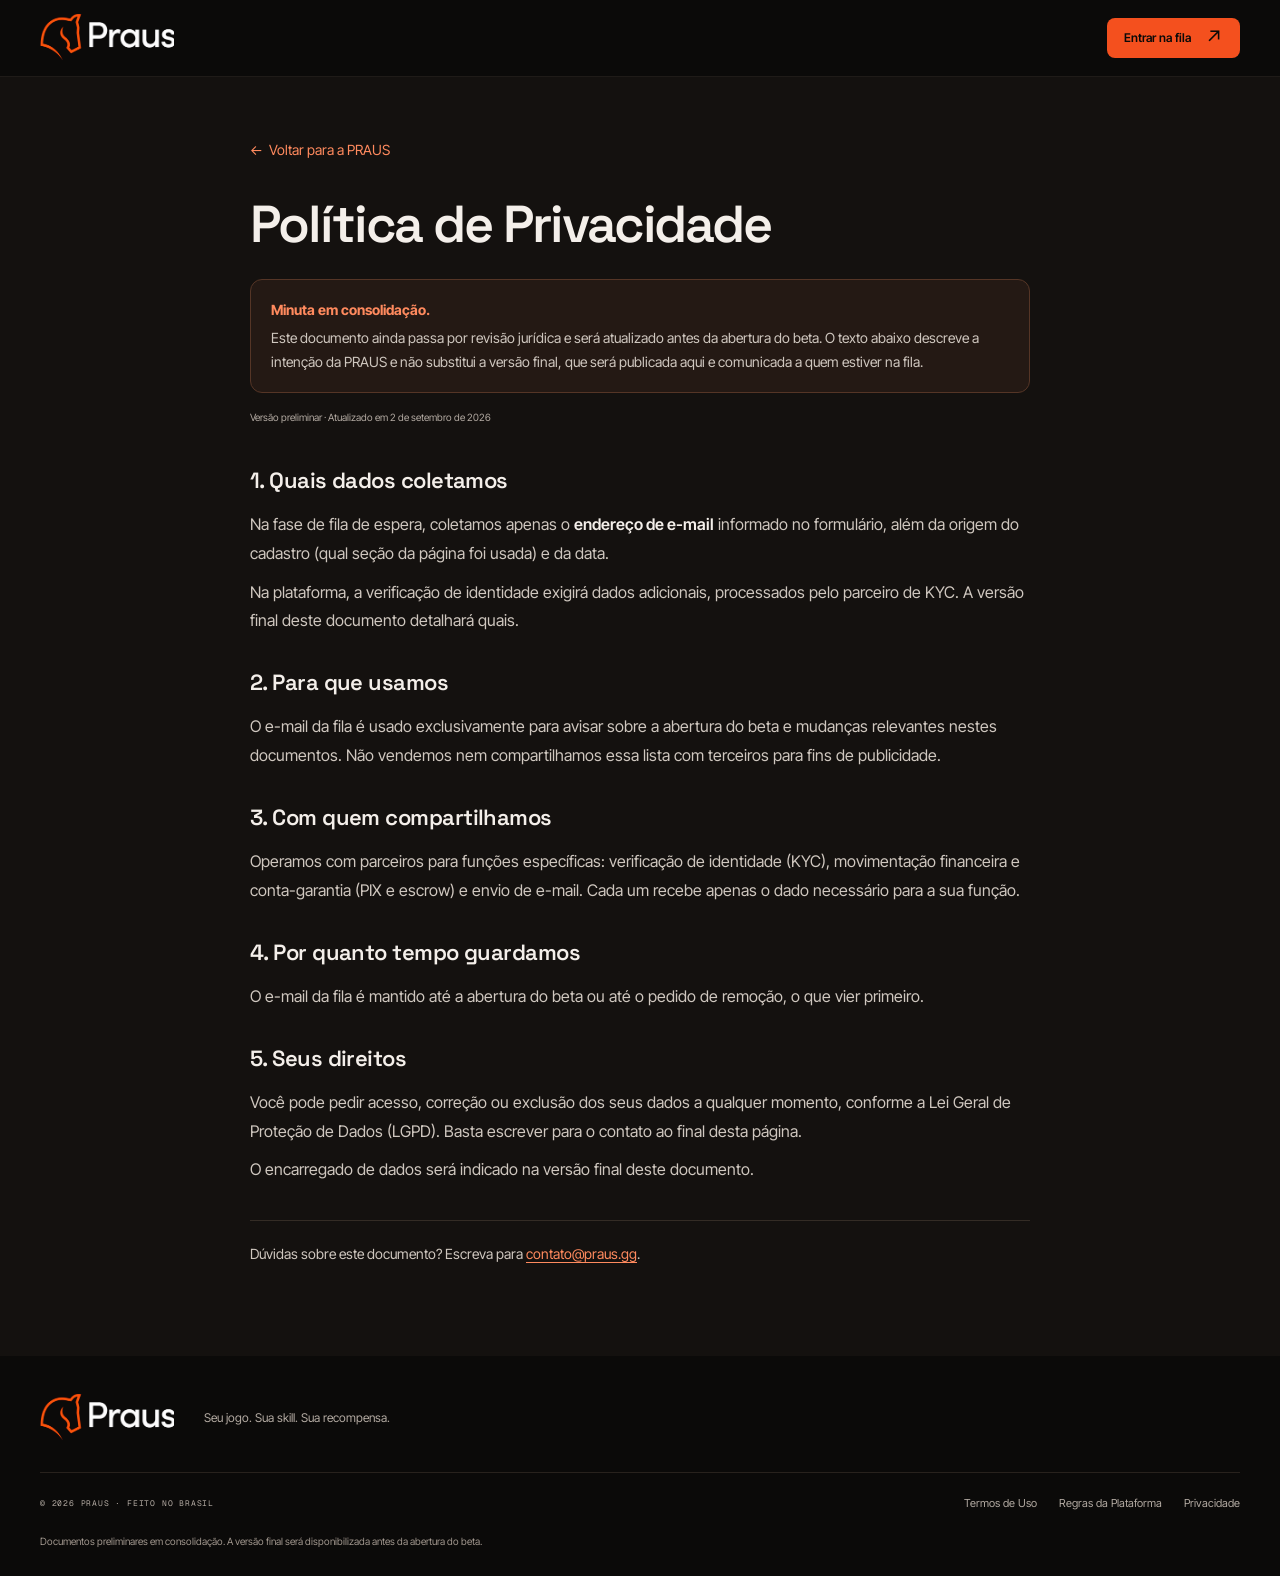
==== commit f78e3be0: "Redesenha landing com tema escuro e identidade do painel" ====
--- a/privacidade.html
+++ b/privacidade.html
@@ -7,17 +7,17 @@
 <meta name="robots" content="noindex" />
 <link rel="preconnect" href="https://fonts.googleapis.com" />
 <link rel="preconnect" href="https://fonts.gstatic.com" crossorigin />
-<link href="https://fonts.googleapis.com/css2?family=Anton&family=Bebas+Neue&family=Newsreader:ital,opsz,wght@1,6..72,400;1,6..72,500&family=Space+Grotesk:wght@400;500;600;700&family=JetBrains+Mono:wght@400;500;700&family=Manrope:wght@400;500;600;700&display=swap" rel="stylesheet" />
+<link href="https://fonts.googleapis.com/css2?family=Space+Grotesk:wght@500;600;700&family=Inter+Tight:wght@400;500;600;700&family=Geist+Mono:wght@400;500&display=swap" rel="stylesheet" />
+<meta name="theme-color" content="#14110F" />
+<link rel="icon" type="image/png" href="assets/brand/icon-praus.png" />
 <link rel="stylesheet" href="styles.css" />
 </head>
 <body>
 
-<header class="nav" id="topo">
+<header class="nav doc-nav" id="topo">
   <div class="wrap nav__inner">
-    <a class="wordmark" href="index.html" aria-label="PRAUS — página inicial">
-      <img class="wordmark__full" src="assets/brand/praus-logo-full.png" alt="PRAUS" />
-    </a>
-    <a href="index.html#waitlist" class="btn btn--sm btn--primary nav__cta">ENTRAR NA FILA</a>
+    <a class="wordmark" href="index.html" aria-label="PRAUS — página inicial"><span class="wordmark__logo" aria-hidden="true"></span></a>
+    <a href="index.html#waitlist" class="btn btn--primary nav__cta">Entrar na fila <span aria-hidden="true">↗</span></a>
   </div>
 </header>
 
@@ -74,13 +74,10 @@
 </main>
 
 <footer class="footer">
-  <div class="wrap footer__inner">
-    <nav class="footer__links" aria-label="Documentos">
-      <a href="termos.html" class="footer__link">Termos de Uso</a>
-      <a href="regras.html" class="footer__link">Regras da Plataforma</a>
-      <a href="privacidade.html" class="footer__link">Política de Privacidade</a>
-    </nav>
-    <p class="footer__copy mono-tag">© 2026 PRAUS</p>
+  <div class="wrap">
+    <div class="footer__top"><a class="wordmark" href="index.html" aria-label="PRAUS — início"><span class="wordmark__logo" aria-hidden="true"></span></a><span class="footer__tagline">Seu jogo. Sua skill. Sua recompensa.</span></div>
+    <div class="footer__bottom"><p class="mono">© 2026 PRAUS · FEITO NO BRASIL</p><nav class="footer__links" aria-label="Documentos"><a href="termos.html">Termos de Uso</a><a href="regras.html">Regras da Plataforma</a><a href="privacidade.html">Privacidade</a></nav></div>
+    <p class="footer__note">Documentos preliminares em consolidação. A versão final será disponibilizada antes da abertura do beta.</p>
   </div>
 </footer>
 
--- a/styles.css
+++ b/styles.css
@@ -1,846 +1,332 @@
-/* ============================================================
-   PRAUS — Landing (skill-based matchmaking)
-   Identidade: Brand System v0.1 · ref. estrutural: tipspace.gg
-   Dark base · laranja-brasa com parcimônia · vídeo nítido (sem fosco)
-   ============================================================ */
-
+/* PRAUS — identidade do handoff do painel, adaptada para a landing pública. */
 :root {
-  /* Neutros (base do produto) */
-  --bg:    #14110F;
-  --bg-2:  #1B1714;
-  --bg-3:  #221D19;
-  --line:  #2A231E;
-  --ink-3: #8A817A;
-  --ink:   #F4EFEA;
-
-  /* Laranja — a regra (brasa) */
-  --orange:      #FF7A00;
-  --orange-hot:  #FF9233;
-  --orange-deep: #C95A00;
-
-  /* Semânticos */
-  --win:  #B8E04A;
-  --loss: #E6322B;
-  --info: #7CC9FF;
-
-  /* Tipografia — 8 papéis */
-  --f-hero: 'Bebas Neue', sans-serif;
-  --f-num:    'Bebas Neue', sans-serif;
-  --f-italic: 'Newsreader', Georgia, serif;
-  --f-money:  'Space Grotesk', sans-serif;
-  --f-mono:   'JetBrains Mono', monospace;
-  --f-tag:    'JetBrains Mono', monospace;
-  --f-ui:     'Inter Tight', sans-serif;
-  --f-read:   'Manrope', sans-serif;
-
-  --chamfer: 10px;
-  --maxw: 1180px;
-}
-
-*,*::before,*::after { box-sizing: border-box; margin: 0; padding: 0; }
-html { scroll-behavior: smooth; -webkit-text-size-adjust: 100%; }
-body {
-  background: var(--bg);
-  color: var(--ink);
-  font-family: var(--f-read);
-  font-size: 16px;
-  line-height: 1.6;
-  -webkit-font-smoothing: antialiased;
-  text-rendering: optimizeLegibility;
-  overflow-x: hidden;
-}
-img { max-width: 100%; display: block; }
-ul,ol { list-style: none; }
-a { color: inherit; text-decoration: none; }
-::selection { background: var(--orange); color: #000; }
-
-/* ---------- Barra de rolagem: só o polegar laranja, sem trilho ----------
-   Os dois caminhos são exclusivos de propósito: o Chrome dá precedência a
-   scrollbar-color sobre as regras ::-webkit-, e por aquele caminho não há
-   como esconder as setas das pontas. Isolando cada motor, o Chrome/Safari
-   usa ::-webkit- (controle total) e o Firefox usa a propriedade padrão. */
-@supports not selector(::-webkit-scrollbar) {
-  :root {
-    scrollbar-width: thin;
-    scrollbar-color: var(--orange) transparent;
-  }
-}
-@supports selector(::-webkit-scrollbar) {
-  ::-webkit-scrollbar { width: 12px; height: 12px; }
-  ::-webkit-scrollbar-track,
-  ::-webkit-scrollbar-corner { background: transparent; }
-  ::-webkit-scrollbar-button { display: none; }   /* mata as setas das pontas */
-  ::-webkit-scrollbar-thumb {
-    background: var(--orange);
-    /* borda transparente + clip no padding afina a barra sem pintar trilho */
-    border: 3px solid transparent;
-    background-clip: padding-box;
-  }
-  ::-webkit-scrollbar-thumb:hover { background: var(--orange-hot); }
-}
-
-/* ---------- Layout ---------- */
-.wrap { width: 100%; max-width: var(--maxw); margin-inline: auto; padding-inline: 22px; }
-.wrap--narrow { max-width: 760px; }
-.section { padding-block: 84px; }
-.section--alt { background: var(--bg-2); }
-@media (min-width: 768px) { .section { padding-block: 124px; } }
-
-/* ---------- Mono tag ---------- */
-.mono-tag {
-  font-family: var(--f-tag);
-  font-size: 11px;
-  letter-spacing: 0.18em;
-  text-transform: uppercase;
-  color: var(--ink-3);
-  font-weight: 500;
-}
-.kicker { display: inline-block; color: var(--orange); margin-bottom: 22px; }
-.kicker::before {
-  content: ""; display: inline-block; width: 22px; height: 1px;
-  background: var(--orange); vertical-align: middle; margin-right: 10px;
-  transform: translateY(-3px);
-}
-
-/* ---------- Editorial italic (tempero, só keywords) ---------- */
-em {
-  font-family: var(--f-italic);
-  font-style: italic; font-weight: 400;
-  text-transform: none; color: var(--orange);
-  letter-spacing: -0.01em;
-}
-
-/* ---------- Wordmark (letreiro stencil + marca do cavalo) ---------- */
-.wordmark {
-  display: inline-flex; align-items: center; gap: 0.38em;
-  font-size: 46px; line-height: 1; color: var(--ink);
-}
-.wordmark__mark { height: 1.45em; width: auto; flex: none; }
-.wordmark__text {
-  font-family: var(--f-hero); font-size: 1em;
-  letter-spacing: 0.26em; text-transform: uppercase;
-  /* o letter-spacing deixa um vão fantasma depois do "S"; cancelar faz o
-     gap acima ser o espaçamento real entre o letreiro e a marca */
-  margin-right: -0.26em;
-}
-.wordmark__full { height: 1.45em; width: auto; display: block; }
-/* respiro vertical dá ao link da nav um alvo de toque confortável */
-.nav .wordmark { padding-block: 8px; }
-.wordmark--footer { font-size: 48px; }
-
-/* ---------- Botões (chanfros, mono uppercase) ---------- */
-.btn {
-  border-radius: 10px;
-  display: inline-flex; align-items: center; justify-content: center; gap: .5em;
-  font-family: var(--f-ui); font-size: 16px; font-weight: 650;
-  letter-spacing: .08em; text-transform: uppercase;
-  padding: 16px 26px; border: none; cursor: pointer; white-space: nowrap;
-  border: none; 
-  transition: background-color .15s ease, color .15s ease, transform .06s ease, box-shadow .15s ease;
-}
-.btn__arrow { display: inline-block; opacity: 0; max-width: 0; overflow: hidden; transform: translateX(-8px); transition: opacity .2s ease, max-width .2s ease, transform .2s ease; } .btn:hover .btn__arrow { opacity: 1; max-width: 20px; transform: translateX(4px); margin-left: 4px; }
-.btn:active { transform: translateY(1px); }
-.btn--primary { background: var(--orange); color: #000; }
-.btn--primary:hover { background: var(--orange-hot); box-shadow: 0 0 28px rgba(255,122,0,.35); }
-.btn--primary:active { background: var(--orange-deep); }
-.btn--sm { font-size: 12px; padding: 11px 16px; --c: 7px; }
-
-/* ---------- Card (cantos arredondados — mesmo raio dos botões) ---------- */
-.card {
-  position: relative; background: var(--bg-2); border: 1px solid var(--line);
-  border-radius: 10px;
-}
-.section--alt .card { background: var(--bg); }
-
-/* ============================================================
-   NAV
-   ============================================================ */
-.nav {
-  position: fixed; inset: 0 0 auto 0; z-index: 60; height: 64px;
-  background: rgba(20,17,15,0); backdrop-filter: blur(0px);
-  transition: background-color .25s ease, backdrop-filter .25s ease, border-color .25s ease;
-  border-bottom: 1px solid transparent;
-}
-.nav.is-stuck { background: rgba(20,17,15,.85); backdrop-filter: blur(12px); border-bottom-color: var(--line); }
-.nav__inner { display: flex; align-items: center; gap: 26px; height: 64px; }
-.nav__menu { display: none; gap: 80px; margin-left: 55px; }
-.nav__menu a {
-  font-family: var(--f-money); font-size: 15px; color: var(--ink-3); font-weight: 600; 
-  transition: color .15s ease;  
-  position: relative;
-}
-.nav__menu a::after { content: ''; position: absolute; left: 0; bottom: -6px; width: 100%; height: 2px; background: #EF8232; transform: scaleX(0); transform-origin: left; transition: transform .25s ease; } .nav__menu a:hover::after { transform: scaleX(1); }
-.nav__menu a:hover { color: var(--ink); }
-.nav__cta { margin-left: auto; }
-@media (min-width: 880px) { .nav__menu { display: flex; } }
-
-/* ============================================================
-   1. HERÓI — vídeo de fundo nítido
-   ============================================================ */
-.hero {
-  position: relative; min-height: 100svh; display: flex; flex-direction: column;
-  justify-content: center; padding-block: 96px 110px; overflow: hidden;
-}
-.hero__bg { position: absolute; inset: 0; z-index: 0; background: #0d0b0a; }
-.hero__vid {
-  position: absolute; inset: 0; width: 100%; height: 100%;
-  object-fit: cover; object-position: center;
-}
-/* Crossfade entre o clipe horizontal (A) e o vertical da pessoa (B, sem JS) */
-.hero__vid--a { animation: heroFade 18s infinite; }
-.hero__vid--b { opacity: 0; object-position: center 32%; animation: heroFade 18s infinite -9s; }
-@keyframes heroFade {
-  0%, 38% { opacity: 1; }
-  50%, 88% { opacity: 0; }
-  100% { opacity: 1; }
-}
-/* Scrim leve — só o necessário para legibilidade, SEM aspecto fosco */
-.hero__scrim {
-  position: absolute; inset: 0;
-  background:
-    linear-gradient(180deg, rgba(13,11,10,.55) 0%, rgba(13,11,10,.18) 26%, rgba(13,11,10,.12) 55%, rgba(13,11,10,.82) 100%),
-    radial-gradient(120% 90% at 18% 60%, rgba(13,11,10,.55) 0%, transparent 60%);
-}
-.hero__inner { position: relative; z-index: 2; }
-
-.hero__title {
-  font-family: var(--f-hero); font-weight: 600; text-transform: uppercase;
-  letter-spacing: -0.01em; line-height: 0.9;
-  font-size: clamp(48px, 9.4vw, 116px); margin-bottom: 24px; max-width: 14ch;
-  text-shadow: 0 4px 40px rgba(0,0,0,.5);
-}
-.hero__sub {
-  font-family: var(--f-money); font-size: clamp(16px, 2.2vw, 20px); line-height: 1.55;
-  color: #e7e0d8; max-width: 54ch; margin-bottom: 34px;
-  text-shadow: 0 2px 18px rgba(0,0,0,.55);
-}
-
-.hero__scroll {
-  position: absolute; bottom: 22px; left: 50%; transform: translateX(-50%); z-index: 2;
-  color: var(--ink-3); animation: bob 2.4s ease-in-out infinite;
-}
-@keyframes bob { 0%,100%{transform:translate(-50%,0)} 50%{transform:translate(-50%,6px)} }
-
-/* ---------- Waitlist ---------- */
-/* Campo + botão formam uma única peça: contorno laranja com leve brilho ao
-   redor do conjunto inteiro, não de cada parte — por isso o outline/box-shadow
-   vive em .waitlist__field (o wrapper), e input/botão perdem a própria borda. */
-.waitlist { max-width: 540px; }
-.waitlist--center { margin-inline: auto; }
-.waitlist__field {
-  display: flex; flex-direction: column; gap: 0;
-  border-radius: 12px; overflow: hidden;
-  border: 1.5px solid var(--orange);
-  box-shadow: 0 0 0 3px rgba(255,122,0,.12), 0 0 26px rgba(255,122,0,.35);
-  background: rgba(34,29,25,.92);
-  transition: box-shadow .25s ease, border-color .25s ease;
-}
-.waitlist__field:focus-within {
-  box-shadow: 0 0 0 3px rgba(255,122,0,.2), 0 0 34px rgba(255,122,0,.5);
-}
-@media (min-width: 520px) { .waitlist__field { flex-direction: row; } }
-.waitlist__input-wrap { position: relative; flex: 1; min-width: 0; }
-.waitlist__icon {
-  position: absolute; left: 18px; top: 50%; transform: translateY(-50%);
-  color: var(--ink-3); pointer-events: none;
-}
-.waitlist input[type="email"] {
-  width: 100%;
-  font-family: var(--f-ui); font-size: 16px; color: var(--ink);
-  background: rgba(34,29,25,.92); border: none; padding: 16px 18px 16px 46px;
-  border-radius: 0; }
-.waitlist input::placeholder { color: var(--ink-3); }
-/* Aqui dentro a seleção fica azul padrão do navegador, não o laranja global
-   do site — texto sendo digitado/colado não deve se camuflar no destaque. */
-.waitlist input::selection { background: Highlight; color: HighlightText; }
-.waitlist input:focus { outline: none; }
-.waitlist__input-wrap:focus-within .waitlist__icon { color: var(--orange); }
-/* Raio igual dos dois lados do botão — sem isso só a ponta direita (a que
-   encosta na borda externa) fica arredondada pelo overflow:hidden do pai. */
-.waitlist__field .btn.btn--primary { border-radius: 10px; }
-/* Inválido: o anel vermelho substitui o laranja no conjunto inteiro, não só no input. */
-.waitlist__field:has(input.invalid) {
-  border-color: var(--loss);
-  box-shadow: 0 0 0 3px rgba(230,50,43,.12), 0 0 26px rgba(230,50,43,.3);
-}
-/* Esgotado: contorno inerte, sem laranja nem brilho — o cinza já usado no botão. */
-.waitlist__field:has(input:disabled) {
-  border-color: var(--line);
-  box-shadow: none;
-}
-.waitlist__micro { font-family: var(--f-ui); font-size: 13px; color: var(--ink-3); margin-top: 14px; }
-.waitlist--center .waitlist__micro { text-align: center; }
-.waitlist__success { font-family: var(--f-ui); font-size: 15px; font-weight: 600; color: var(--win); margin-top: 16px; }
-.waitlist--center .waitlist__success { text-align: center; }
-.waitlist__error { font-family: var(--f-ui); font-size: 14px; font-weight: 500; color: var(--loss); margin-top: 12px; }
-.waitlist--center .waitlist__error { text-align: center; }
-/* [hidden] do UA perde para o display:flex acima — sem isto o formulário
-   continua na tela depois do envio, com a mensagem de sucesso ao lado. */
-.waitlist__field[hidden] { display: none; }
-.btn[disabled] { opacity: .55; cursor: progress; }
-.btn[disabled]:hover { background: var(--orange); box-shadow: none; }
-
-/* ---- Vagas esgotadas ---- */
-/* Cinza inerte: sem laranja, sem brilho, sem reação ao hover. Vence os
-   estados de :hover/[disabled] acima, por isso vem depois e repete o seletor. */
-.btn--esgotado,
-.btn--esgotado:hover,
-.btn--esgotado:active,
-.btn[disabled].btn--esgotado,
-.btn[disabled].btn--esgotado:hover {
-  background: #3A332D;
-  color: #CFC7BF;          /* 7,4:1 sobre o cinza — continua legível */
-  box-shadow: none;
-  opacity: 1;
-  cursor: not-allowed;
-  transform: none;
-}
-.waitlist input[disabled] {
-  opacity: .6;
-  cursor: not-allowed;
-}
-
-/* ============================================================
-   Cabeçalho de seção
-   ============================================================ */
-.section__head { margin-bottom: 48px; max-width: 760px; }
-.section__title {
-  font-family: var(--f-hero); font-weight: 400; text-transform: uppercase;
-  letter-spacing: -0.01em; line-height: 1.2; font-size: clamp(34px, 6vw, 66px);
-}
-.section__lead {
-  font-family: var(--f-read); font-size: 17px; line-height: 1.6;
-  color: #cfc7bf; margin-top: 22px; max-width: 58ch;
-}
-
-/* ============================================================
-   VANTAGENS
-   ============================================================ */
-.perks { display: grid; gap: 16px; grid-template-columns: 1fr; }
-@media (min-width: 620px) { .perks { grid-template-columns: repeat(2,1fr); } }
-@media (min-width: 1000px) { .perks { grid-template-columns: repeat(4,1fr); } }
-
-.perk {
-  position: relative; overflow: hidden;
-  padding: 32px 26px; display: flex; flex-direction: column; justify-content: space-between;
-  aspect-ratio: 3 / 3.9;
-  transition: transform .2s ease, border-color .2s ease, box-shadow .2s ease;
-}
-.perk:hover { transform: translateY(-4px); border-color: rgba(255,122,0,.4); }
-
-/* ---- Gráfico decorativo gigante ao fundo — a marca de cada card ---- */
-.perk__deco {
-  position: absolute; z-index: 0; color: var(--orange); opacity: .14;
-  pointer-events: none; fill: none;
-}
-.perk__deco--target {
-  width: 280px; height: 280px; right: -50px; top: 52%;
-  animation: decoSpinCenter 60s linear infinite;
-}
-.perk__deco--ring {
-  width: 300px; height: 300px; left: -60px; top: 55%;
-  color: #1a1005; opacity: .2; animation: decoSpinCenter 70s linear infinite reverse;
-}
-.perk__deco--bump { width: 82%; top: 14%; left: 50%; transform: translateX(-50%); opacity: .6; animation: decoBump 2.6s ease-in-out infinite; }
-.perk__deco--bolt {
-  width: 230px; height: 230px; right: -30px; top: 54%; transform: translateY(-50%) rotate(-6deg);
-  opacity: .17; animation: decoPulse 2.4s ease-in-out infinite;
-}
-@keyframes decoSpinCenter {
-  from { transform: translateY(-50%) rotate(0deg); }
-  to { transform: translateY(-50%) rotate(360deg); }
-}
-@keyframes decoPulse { 0%,100% { opacity: .14; } 50% { opacity: .3; } }
-@keyframes decoBump {
-  0%, 100% { transform: translateX(-50%); }
-  45% { transform: translateX(-50%) scale(.98); }
-  50% { transform: translateX(-50%) scale(1.05); }
-  55% { transform: translateX(-50%) scale(.98); }
-}
-
-/* ---- Composição em pôster: as linhas se espalham pela altura do card,
-   em vez de se aglomerarem no topo. ---- */
-.perk__poster { position: relative; z-index: 1; flex: 1; display: flex; flex-direction: column; justify-content: space-evenly; }
-.line {
-  font-family: var(--f-hero); font-weight: 400; text-transform: uppercase;
-  color: var(--ink); transform-origin: left bottom;
-  opacity: 0; transform: translateY(20px); filter: blur(2px);
-  transition: opacity .5s cubic-bezier(.16,1,.3,1), transform .5s cubic-bezier(.16,1,.3,1), filter .5s cubic-bezier(.16,1,.3,1);
-}
-.perks.in .line { opacity: 1; transform: none; filter: blur(0); }
-.line--sm { font-size: clamp(14px, 1.7vw, 16px); letter-spacing: .04em; color: var(--ink-3); }
-
-/* Os numerais gigantes revelam com uma cortina (clip-path), não com fade. */
-.line--lg, .line--xl, .line--xl2 { transform: none; filter: none; }
-.line--lg {
-  font-size: clamp(28px, 3.6vw, 36px); line-height: 1; letter-spacing: -0.02em;
-  clip-path: inset(0 100% 0 0); transition: clip-path .7s cubic-bezier(.16,1,.3,1), opacity .3s ease;
-}
-.perks.in .line--lg { clip-path: inset(0 0 0 0); }
-.line--xl {
-  font-size: clamp(66px, 10vw, 96px); line-height: .88; letter-spacing: -0.03em; color: var(--orange);
-  display: flex; align-items: baseline;
-  clip-path: inset(0 100% 0 0); transition: clip-path .8s cubic-bezier(.16,1,.3,1), opacity .3s ease;
-}
-.perks.in .line--xl { clip-path: inset(0 0 0 0); }
-.line--xl i { font-style: normal; font-size: .46em; margin-left: 2px; opacity: .92; }
-.line--xl2 {
-  font-size: clamp(36px, 4.6vw, 46px); line-height: .96; letter-spacing: -0.02em; color: var(--orange);
-  clip-path: inset(0 100% 0 0); transition: clip-path .8s cubic-bezier(.16,1,.3,1), opacity .3s ease;
-}
-.perks.in .line--xl2 { clip-path: inset(0 0 0 0); }
-.perk:hover .line--xl,
-.perk:hover .line--xl2 { transform: scale(1.03); transition: transform .3s ease; }
-
-.perk__caption {
-  position: relative; z-index: 1; padding-top: 18px;
-  font-family: var(--f-read); font-size: 13.5px; color: var(--ink-3); line-height: 1.5;
-}
-
-/* ---- Card em destaque: bônus recebe tratamento sólido, como o CTA ---- */
-.perk--hot {
-  background: linear-gradient(160deg, var(--orange), var(--orange-deep));
-  border-color: var(--orange);
-}
-.perk--hot .line { color: #1a1005; }
-.perk--hot .line--sm { color: rgba(26,16,5,.7); }
-.perk--hot .line--xl,
-.perk--hot .line--xl2 { color: #1a1005; }
-.perk--hot .perk__caption { color: rgba(26,16,5,.75); }
-.perk__stat-num { font-family: var(--f-hero); }
-
-@media (max-width: 619px) {
-  .perk { aspect-ratio: auto; min-height: 380px; }
-}
-
-@media (prefers-reduced-motion: reduce) {
-  .perk__deco { animation: none; }
-  .line, .line--xl, .line--xl2 {
-    opacity: 1; transform: none; filter: none; clip-path: inset(0 0 0 0);
-    transition: none; animation: none;
-  }
-}
-
-/* ============================================================
-   2. DIFERENCIAIS
-   ============================================================ */
-/* Bento: HUD grande à esquerda + cards limpos */
-.feats { display: grid; gap: 16px; grid-template-columns: 1fr; }
-@media (min-width: 620px) { .feats { grid-template-columns: repeat(2,1fr); } }
-@media (min-width: 1000px) {
-  .feats { grid-template-columns: 1.18fr 1fr 1fr; grid-auto-rows: 1fr; }
-  .feat--hud { grid-row: span 2; }
-}
-
-.feat {
-  padding: 28px; display: flex; flex-direction: column;
-  transition: transform .2s ease, border-color .2s ease, box-shadow .2s ease;
-}
-.feat:hover { transform: translateY(-3px); border-color: rgba(255,122,0,.4); }
-.feat__idx { color: var(--orange); display: block; margin-bottom: 16px; }
-.feat__title {
-  font-family: var(--f-money); font-weight: 600; font-size: 20px;
-  letter-spacing: -0.01em; margin-bottom: 10px; color: var(--ink);
-}
-.feat__body { font-family: var(--f-read); font-size: 14.5px; color: var(--ink-3); line-height: 1.6; }
-.feat:not(.feat--hud) .feat__body { margin-top: auto; }
-
-/* ---- Tile HUD ---- */
-.feat--hud { padding: 0; overflow: hidden; }
-.feat--hud:hover { box-shadow: 0 0 50px rgba(255,122,0,.12); }
-.hud {
-  padding: 26px 26px 24px; display: flex; flex-direction: column; gap: 20px;
-  background:
-    radial-gradient(120% 80% at 85% 0%, rgba(255,122,0,.1), transparent 55%),
-    linear-gradient(180deg, var(--bg-3), var(--bg-2));
-  border-bottom: 1px solid var(--line);
-}
-.hud__top { display: flex; align-items: center; justify-content: space-between; }
-.hud__live { display: inline-flex; align-items: center; gap: 7px; color: var(--orange); }
-.hud__live i { width: 8px; height: 8px; border-radius: 50%; background: var(--orange); box-shadow: 0 0 8px var(--orange); animation: pulse 1.6s infinite; }
-.hud__id { color: var(--ink-3); }
-
-.hud__timer { display: flex; flex-direction: column; gap: 2px; }
-.hud__timer-num {
-  font-family: var(--f-mono); font-weight: 700; font-size: clamp(48px,7vw,64px);
-  color: var(--ink); line-height: 1; font-variant-numeric: tabular-nums; letter-spacing: .01em;
-}
-.hud__timer-label { color: var(--ink-3); }
-
-.hud__line { display: flex; align-items: baseline; justify-content: space-between; gap: 12px; }
-.hud__line-label { color: var(--ink-3); }
-.hud__line-val { font-family: var(--f-money); font-weight: 600; font-size: 22px; color: var(--ink); font-variant-numeric: tabular-nums; }
-.hud__pix { font-family: var(--f-mono); font-style: normal; font-size: 13px; color: var(--orange); letter-spacing: .04em; }
-.hud__bar { height: 5px; background: var(--bg); border: 1px solid var(--line); overflow: hidden; }
-.hud__bar span { display: block; height: 100%; width: 68%; background: linear-gradient(90deg, var(--orange-deep), var(--orange)); }
-.hud__escrow { color: var(--ink-3); letter-spacing: .14em; }
-
-.feat--hud .feat__foot { padding: 22px 26px 26px; }
-
-/* ============================================================
-   3. COMO FUNCIONA
-   ============================================================ */
-/* Stepper interativo com prévia da tela */
-.flow { display: grid; gap: 18px; grid-template-columns: 1fr; align-items: start; }
-@media (min-width: 920px) { .flow { grid-template-columns: 0.92fr 1.08fr; gap: 28px; } }
-
-/* --- Passos (controles) --- */
-.flow__steps { display: flex; flex-direction: column; gap: 12px; }
-.flow__step {
-  position: relative; text-align: left; cursor: pointer;
-  display: grid; grid-template-columns: auto 1fr; gap: 4px 16px; align-items: start;
-  background: transparent; color: inherit; border: 1px solid var(--line);
-  padding: 18px 20px 20px; overflow: hidden;
-  border-radius: 10px;
-  transition: background-color .2s ease, border-color .2s ease, transform .1s ease;
-}
-.flow__step:hover { border-color: rgba(255,122,0,.4); }
-.flow__step.is-active { background: var(--bg-3); border-color: rgba(255,122,0,.55); }
-.flow__step-num {
-  grid-row: span 2; font-family: var(--f-num); font-size: 40px; line-height: .9;
-  color: var(--ink-3); letter-spacing: .02em; transition: color .2s ease;
-}
-.flow__step.is-active .flow__step-num { color: var(--orange); }
-.flow__step-tt {
-  display: block; font-family: var(--f-ui); font-weight: 600; font-size: 16.5px;
-  color: var(--ink); line-height: 1.25;
-}
-.flow__step-desc {
-  display: block; font-family: var(--f-read); font-size: 13.5px; color: var(--ink-3);
-  line-height: 1.5; margin-top: 6px; max-height: 0; opacity: 0; overflow: hidden;
-  transition: max-height .3s ease, opacity .3s ease, margin-top .3s ease;
-}
-.flow__step.is-active .flow__step-desc { max-height: 90px; opacity: 1; }
-.flow__step-bar {
-  grid-column: 1 / -1; height: 2px; margin-top: 14px; background: var(--line); display: block;
-}
-.flow__step-bar i { display: block; height: 100%; width: 0; background: var(--orange); }
-.flow__step.is-active .flow__step-bar i { animation: stepFill var(--fill,4800ms) linear forwards; }
-@keyframes stepFill { from { width: 0; } to { width: 100%; } }
-
-/* --- Telas (prévia do produto) --- */
-.flow__screens { position: relative; }
-.screen {
-  --c: 12px; background: linear-gradient(180deg, var(--bg-3), var(--bg)); border: 1px solid var(--line);
-  overflow: hidden; box-shadow: 0 0 50px rgba(0,0,0,.35);
-  border-radius: var(--c);
-  animation: screenIn .4s ease;
-}
-@keyframes screenIn { from { opacity: 0; transform: translateY(10px); } to { opacity: 1; transform: none; } }
-.screen[hidden] { display: none; }
-.screen__bar {
-  display: flex; align-items: center; justify-content: space-between;
-  padding: 13px 18px; background: rgba(13,11,10,.5); border-bottom: 1px solid var(--line);
-  color: var(--ink-3); letter-spacing: .14em;
-}
-.screen__live, .screen__win { display: inline-flex; align-items: center; gap: 7px; color: var(--orange); }
-.screen__live i { width: 7px; height: 7px; border-radius: 50%; background: var(--orange); box-shadow: 0 0 8px var(--orange); animation: pulse 1.6s infinite; }
-.screen__win { color: var(--win); }
-.screen__body { padding: 24px; display: flex; flex-direction: column; gap: 14px; min-height: 268px; }
-.screen__body--center { align-items: center; justify-content: center; text-align: center; gap: 10px; }
-.screen__label { color: var(--ink-3); }
-.screen__money { font-family: var(--f-money); font-weight: 600; font-size: 24px; color: var(--orange); font-variant-numeric: tabular-nums; }
-.screen__money--xl { font-size: clamp(40px,8vw,56px); line-height: 1; }
-.screen__row { display: flex; align-items: baseline; justify-content: space-between; gap: 12px; margin-top: 4px; }
-
-/* chips */
-.chips { display: flex; flex-wrap: wrap; gap: 8px; }
-.chip {
-  --c: 6px; font-family: var(--f-mono); font-size: 12px; font-weight: 700; letter-spacing: .05em;
-  color: var(--ink); background: var(--bg-2); border: 1px solid var(--line); padding: 9px 14px; cursor: default;
-  border-radius: var(--c);
-}
-.chip--on { background: var(--orange); color: #000; border-color: var(--orange); }
-.screen__cta {
-  --c: 8px; margin-top: auto; text-align: center; font-family: var(--f-mono); font-weight: 700;
-  font-size: 14px; letter-spacing: .08em; color: #000; background: var(--orange); padding: 15px;
-  border-radius: var(--c); } 
-
-/* tela 2 — placar */
-.screen__score { display: flex; align-items: center; justify-content: center; gap: 22px; padding: 8px 0 4px; }
-.screen__team { display: flex; flex-direction: column; align-items: center; gap: 4px; }
-.screen__team-tag { color: var(--ink-3); }
-.screen__team-pts { font-family: var(--f-num); font-size: 64px; line-height: .9; color: var(--ink); font-variant-numeric: tabular-nums; }
-.screen__score-x { font-family: var(--f-num); font-size: 40px; color: var(--ink-3); }
-.screen__ref { display: flex; align-items: center; gap: 10px; padding: 12px 14px; background: var(--bg-2); border: 1px solid var(--line); }
-.screen__ref-dot { width: 8px; height: 8px; border-radius: 50%; background: var(--win); box-shadow: 0 0 8px var(--win); flex: none; }
-.screen__ref-txt { font-family: var(--f-read); font-size: 14px; color: var(--ink); }
-.screen__timer { color: var(--ink-3); margin-top: auto; }
-.screen__timer b { color: var(--ink); font-weight: 700; }
-
-/* tela 3 — pago */
-.screen__check {
-  width: 64px; height: 64px; border-radius: 50%; display: grid; place-items: center;
-  font-size: 32px; color: #000; background: var(--win); margin-bottom: 4px;
-  box-shadow: 0 0 30px rgba(184,224,74,.4);
-}
-.screen__win-tt { font-family: var(--f-hero); font-size: 28px; letter-spacing: .02em; color: var(--ink); }
-.screen__pix { color: var(--win); letter-spacing: .14em; }
-.screen__elo { color: var(--ink-3); }
-
-/* ============================================================
-   4. JOGOS
-   ============================================================ */
-.games { display: grid; gap: 16px; grid-template-columns: repeat(2,1fr); }
-@media (min-width: 900px) { .games { grid-template-columns: repeat(4,1fr); } }
-.game { padding: 0; overflow: hidden; transition: transform .2s ease, border-color .2s ease; }
-.game:hover { transform: translateY(-4px); border-color: color-mix(in srgb, var(--accent) 60%, var(--line)); }
-.game__cover { position: relative; aspect-ratio: 3/4; overflow: hidden; background: var(--bg-3); }
-.game__cover img { width: 100%; height: 100%; object-fit: cover; transition: transform .4s ease; }
-.game:hover .game__cover img { transform: scale(1.05); }
-.game__cover::after {
-  content: ""; position: absolute; inset: 0;
-  background: linear-gradient(180deg, transparent 55%, rgba(13,11,10,.85) 100%);
-}
-.badge {
-  position: absolute; top: 12px; left: 12px; z-index: 2;
-  display: inline-flex; align-items: center; gap: 6px;
-  font-family: var(--f-tag); font-size: 10px; letter-spacing: .16em; text-transform: uppercase;
-  font-weight: 500; padding: 6px 10px; background: rgba(13,11,10,.7); border: 1px solid var(--line);
-}
-.badge--live { color: var(--orange); border-color: rgba(255,122,0,.45); }
-.badge--live::before {
-  content: ""; width: 7px; height: 7px; background: var(--orange); border-radius: 50%;
-  box-shadow: 0 0 8px var(--orange); animation: pulse 1.6s infinite;
-}
-@keyframes pulse { 0%,100%{opacity:1} 50%{opacity:.35} }
-.badge--soon { color: var(--ink-3); }
-.game__meta { padding: 16px 18px 20px; }
-.game__name {
-  font-family: var(--f-hero); font-weight: 400; font-size: clamp(18px,2.2vw,24px);
-  text-transform: uppercase; letter-spacing: -0.01em; line-height: 1; margin-bottom: 7px;
-}
-.game__mode { color: var(--ink-3); }
-
-/* Em breve — capa real, levemente esmaecida para os ATIVO se destacarem */
-.game--soon .game__cover img { filter: saturate(.9) brightness(.86); }
-.game--soon:hover .game__cover img { filter: saturate(1) brightness(.96); }
-.game--soon .game__name { color: var(--ink-3); }
-
-/* ============================================================
-   4b. RANKING (leaderboard)
-   ============================================================ */
-/* #jogos e #ranking têm o mesmo fundo; a divisória faz a separação —
-   mesmo recurso que .cta-final já usa. */
-.section--edge { border-top: 1px solid var(--line); }
-
-.rank {
-  background: linear-gradient(180deg, var(--bg-3), var(--bg));
-  border: 1px solid var(--line); overflow: hidden;
-  box-shadow: 0 0 50px rgba(0,0,0,.35);
-  border-radius: 10px;
-}
-.rank__bar {
-  display: flex; align-items: center; justify-content: space-between; gap: 12px;
-  padding: 13px 18px; background: rgba(13,11,10,.5);
-  border-bottom: 1px solid var(--line); color: var(--ink-3); letter-spacing: .14em;
-}
-
-/* ---- Abas Jogadores / Times ---- */
-.rank__tabs { display: flex; border-bottom: 1px solid var(--line); }
-.rank__tab {
-  flex: 1; position: relative; background: transparent; border: 0; cursor: pointer;
-  font-family: var(--f-mono); font-size: 12px; font-weight: 700; letter-spacing: .12em;
-  color: var(--ink-3); padding: 15px 12px;
-  transition: color .15s ease, background-color .15s ease;
-}
-.rank__tab:hover { color: var(--ink); }
-.rank__tab.is-active { color: var(--ink); background: rgba(255,122,0,.06); }
-.rank__tab.is-active::after {
-  content: ""; position: absolute; inset: auto 0 -1px 0; height: 2px; background: var(--orange);
-}
-/* [hidden] do UA perde para qualquer display de autor — declarar explicitamente */
-.rank__panel[hidden] { display: none; }
-
-/* ---- Tabela ---- */
-.rank__table { width: 100%; border-collapse: collapse; }
-.rank__cap {
-  caption-side: bottom; text-align: left; color: var(--ink-3);
-  padding: 13px 18px; border-top: 1px solid var(--line); letter-spacing: .1em;
-}
-.rank__table th {
-  font-family: var(--f-tag); font-size: 10px; font-weight: 500; letter-spacing: .16em;
-  text-transform: uppercase; color: var(--ink-3); text-align: left;
-  padding: 12px 18px; border-bottom: 1px solid var(--line); white-space: nowrap;
-}
-.rank__table td { padding: 12px 18px; border-bottom: 1px solid rgba(42,35,30,.5); }
-.rank__table tbody tr:last-child td { border-bottom: 0; }
-.rank__table tbody tr { transition: background-color .15s ease; }
-.rank__table tbody tr:hover { background: rgba(255,122,0,.05); }
-
-.rank__pos {
-  font-family: var(--f-num); font-size: 21px; color: var(--ink-3);
-  width: 1%; white-space: nowrap; font-variant-numeric: tabular-nums;
-}
-.rank__table tbody tr:nth-child(-n+3) .rank__pos { color: var(--orange); }
-.rank__nick { font-family: var(--f-ui); font-weight: 600; font-size: 15px; color: var(--ink); }
-.rank__tier {
-  font-family: var(--f-tag); font-size: 10px; letter-spacing: .14em;
-  text-transform: uppercase; color: var(--ink-3); white-space: nowrap;
-}
-.rank__table th:last-child, .rank__elo { text-align: right; }
-.rank__elo {
-  font-family: var(--f-money); font-weight: 600; font-size: 16px;
-  color: var(--ink); font-variant-numeric: tabular-nums; white-space: nowrap;
-}
-
-/* ---- Faixa "sua posição" ---- */
-.rank__you {
-  display: flex; flex-direction: column; align-items: flex-start; gap: 14px;
-  padding: 18px; border-top: 1px solid var(--line); background: rgba(13,11,10,.4);
-}
-.rank__you-txt { font-family: var(--f-read); font-size: 14px; color: var(--ink-3); }
-@media (min-width: 620px) {
-  .rank__you { flex-direction: row; align-items: center; justify-content: space-between; gap: 20px; }
-}
-/* telas estreitas: a patente sai para o ELO nunca ser espremido */
-@media (max-width: 520px) {
-  .rank__table th:nth-child(3), .rank__table td:nth-child(3) { display: none; }
-  .rank__table th, .rank__table td, .rank__cap, .rank__bar { padding-inline: 13px; }
-}
-
-/* ============================================================
-   5. LANCES (clipe)
-   ============================================================ */
-.clip { max-width: 960px; margin-inline: auto; }
-.clip__frame {
-  --c: 12px; position: relative; aspect-ratio: 16/9; background: #000;
-  border: 1px solid var(--line); overflow: hidden;
-  clip-path: polygon(var(--c) 0,100% 0,100% calc(100% - var(--c)),calc(100% - var(--c)) 100%,0 100%,0 var(--c));
-  box-shadow: 0 0 60px rgba(255,122,0,.12);
-}
-.clip__frame iframe,
-.clip__video { position: absolute; inset: 0; width: 100%; height: 100%; border: 0; }
-.clip__video { object-fit: cover; background: #000; display: block; }
-.clip__cap { margin-top: 14px; color: var(--ink-3); text-align: center; }
-
-/* ============================================================
-   6. PARCEIROS
-   ============================================================ */
-.partners { display: grid; gap: 14px; grid-template-columns: 1fr; max-width: 620px; }
-@media (min-width: 700px) { .partners { grid-template-columns: repeat(2,1fr); } }
-.partner {
-  background: var(--bg-2); border: 1px solid var(--line);
-  padding: 26px 24px; display: flex; flex-direction: column; gap: 6px;
-  border-radius: 10px;
-  transition: border-color .2s ease;
-}
-.section--alt .partner { background: var(--bg); }
-.partner:hover { border-color: rgba(255,122,0,.4); }
-.partner__name { font-family: var(--f-money); font-weight: 600; font-size: 22px; color: var(--ink); }
-.partner__role { font-family: var(--f-ui); font-size: 14px; color: var(--ink-3); }
-
-/* ============================================================
-   7. NÚMEROS
-   ============================================================ */
-.stats {
-  display: grid; gap: 1px; background: var(--line); border: 1px solid var(--line);
-  grid-template-columns: 1fr;
-}
-@media (min-width: 560px) { .stats { grid-template-columns: repeat(2,1fr); } }
-@media (min-width: 980px) { .stats { grid-template-columns: repeat(4,1fr); } }
-.stat { background: var(--bg-2); padding: 34px 26px; display: flex; flex-direction: column; gap: 12px; }
-.stat__num {
-  font-family: var(--f-money); font-weight: 700; font-size: clamp(36px,5vw,52px);
-  letter-spacing: -0.02em; color: var(--orange); line-height: 1; font-variant-numeric: tabular-nums;
-}
-.stat__desc { font-family: var(--f-read); font-size: 14.5px; color: var(--ink-3); line-height: 1.5; }
-
-/* ============================================================
-   8. FAQ
-   ============================================================ */
-.faq { display: flex; flex-direction: column; gap: 1px; background: var(--line); border: 1px solid var(--line); }
-.faq__item { background: var(--bg); }
-.faq__q {
-  font-family: var(--f-ui); font-weight: 600; font-size: 18px; padding: 22px 24px;
-  cursor: pointer; list-style: none; display: flex; justify-content: space-between;
-  align-items: center; gap: 16px; transition: color .15s ease;
-}
-.faq__q::-webkit-details-marker { display: none; }
-.faq__q::after {
-  content: "+"; font-family: var(--f-mono); font-size: 22px; color: var(--orange);
-  line-height: 1; transition: transform .2s ease;
-}
-.faq__item[open] .faq__q::after { transform: rotate(45deg); }
-.faq__q:hover { color: var(--orange); }
-.faq__a {
-  font-family: var(--f-read); font-size: 15.5px; color: var(--ink-3);
-  line-height: 1.65; padding: 0 24px 24px; max-width: 64ch;
-}
-
-/* ============================================================
-   9. CTA FINAL
-   ============================================================ */
-.cta-final {
-  position: relative; border-top: 1px solid var(--line);
-  padding-block: 96px; overflow: hidden; text-align: center;
-}
-@media (min-width: 768px) { .cta-final { padding-block: 140px; } }
-.cta-final__glow {
-  position: absolute; inset: 0;
-  background: radial-gradient(700px 380px at 50% 120%, rgba(255,122,0,.18), transparent 65%);
-  pointer-events: none;
-}
-.cta-final__inner { position: relative; }
-.cta-final .kicker { color: var(--orange); }
-.cta-final__title {
-  font-family: var(--f-hero); font-weight: 400; text-transform: uppercase;
-  letter-spacing: -0.01em; line-height: 1.2; font-size: clamp(44px,9vw,110px); margin-bottom: 24px;
-}
-.cta-final__sub { font-family: var(--f-read); font-size: 17px; color: #cfc7bf; max-width: 48ch; margin: 0 auto 38px; }
-
-/* ============================================================
-   FOOTER
-   ============================================================ */
-.footer { border-top: 1px solid var(--line); padding-block: 56px; background: var(--bg); }
-
-/* ---- CTA compacto no topo do rodapé ---- */
-/* full-bleed como as outras divisórias da página (.footer, .cta-final) */
-.footer__cta { border-bottom: 1px solid var(--line); padding-bottom: 30px; margin-bottom: 34px; }
-.footer__cta-inner {
-  display: flex; flex-direction: column; align-items: flex-start; gap: 18px;
-}
-.footer__cta-txt {
-  font-family: var(--f-ui); font-size: 16.5px; font-weight: 500;
-  color: var(--ink); line-height: 1.4; max-width: 40ch;
-}
-@media (min-width: 620px) {
-  .footer__cta-inner { flex-direction: row; align-items: center; justify-content: space-between; gap: 28px; }
-}
-
-.footer__inner { display: flex; flex-direction: column; gap: 26px; }
-.footer__brand { display: flex; flex-direction: column; gap: 10px; align-items: flex-start; }
-.footer__tagline { color: var(--orange); letter-spacing: .16em; }
-.footer__links { display: flex; flex-wrap: wrap; gap: 22px; }
-.footer__link {
-  font-family: var(--f-ui); font-size: 14px; color: var(--ink-3);
-  border-bottom: 1px solid transparent; transition: color .15s ease, border-color .15s ease;
-}
-.footer__link:hover { color: var(--ink); border-color: var(--orange); }
-.footer__note { font-family: var(--f-read); font-size: 13px; color: var(--ink-3); max-width: 64ch; line-height: 1.5; }
-.footer__copy { color: var(--ink-3); }
-@media (min-width: 768px) {
-  .footer__inner {
-    display: grid; grid-template-columns: 1fr auto;
-    grid-template-areas: "brand links" "note note" "copy copy";
-    align-items: start; gap: 28px 40px;
-  }
-  .footer__brand { grid-area: brand; }
-  .footer__links { grid-area: links; justify-content: flex-end; }
-  .footer__note { grid-area: note; }
-  .footer__copy { grid-area: copy; }
-}
-
-/* ============================================================
-   Reveal on scroll (microinteração sutil)
-   ============================================================ */
-.reveal { opacity: 0; transform: translateY(22px); transition: opacity .6s ease, transform .6s ease; }
-.reveal.in { opacity: 1; transform: none; }
-.hero .reveal { transition-delay: .05s; }
-
-@media (prefers-reduced-motion: reduce) {
-  html { scroll-behavior: auto; }
-  *, *::before, *::after { animation: none !important; transition: none !important; }
-  .reveal { opacity: 1; transform: none; }
-  .hero__vid--b { opacity: 0; }
-}
+  color-scheme:dark;
+  --bg:#14110F; --paper:#1B1714; --surface:#17130F; --line:#342C25;
+  --ink:#F4EFEA; --ink-2:#CFC7BF; --ink-3:#B3AAA2;
+  --orange:#F4501E; --orange-hover:#DD4415; --orange-ink:#FF8A5E; --orange-wash:#332119;
+  --dark:#17130F; --dark-line:#2E2723; --dark-ink:#F4EFEA; --dark-muted:#B3AAA2;
+  --positive:#AED4BC; --negative:#FFB5AA;
+  --f-heading:'Space Grotesk',system-ui,sans-serif; --f-body:'Inter Tight',system-ui,sans-serif;
+  --f-mono:'Geist Mono',monospace; --maxw:1240px;
+}
+*,*::before,*::after { box-sizing:border-box; }
+html { scroll-behavior:smooth; scroll-padding-top:92px; -webkit-text-size-adjust:100%; }
+body { margin:0; background:var(--bg); color:var(--ink); font:16px/1.6 var(--f-body); -webkit-font-smoothing:antialiased; }
+h1,h2,h3,p,figure { margin:0; }
+h1,h2,h3 { font-family:var(--f-heading); font-weight:600; }
+a { color:inherit; text-decoration:none; }
+button,input { font:inherit; }
+button { color:inherit; cursor:pointer; }
+button,a,input,summary { -webkit-tap-highlight-color:transparent; }
+img { display:block; max-width:100%; height:auto; }
+svg { display:block; flex:none; }
+[hidden] { display:none !important; }
+:focus-visible { outline:3px solid var(--orange); outline-offset:4px; }
+::selection { background:var(--orange-wash); color:var(--ink); }
+.wrap { width:min(100% - 80px,var(--maxw)); margin-inline:auto; }
+.mono,.eyebrow { font-family:var(--f-mono); font-size:10px; font-weight:400; letter-spacing:.1em; line-height:1.65; }
+.eyebrow { display:inline-flex; align-items:center; gap:9px; color:var(--orange-ink); text-transform:uppercase; letter-spacing:.14em; font-size:11px; margin-bottom:20px; }
+.status-dot { display:inline-block; width:6px; height:6px; border-radius:50%; background:currentColor; flex:none; }
+.sr-only { position:absolute; width:1px; height:1px; padding:0; margin:-1px; overflow:hidden; clip:rect(0,0,0,0); white-space:nowrap; border:0; }
+.skip-link { position:fixed; top:8px; left:16px; transform:translateY(-180%); z-index:100; padding:10px 16px; background:var(--paper); border-radius:8px; }
+.skip-link:focus { transform:none; }
+.btn { display:inline-flex; align-items:center; justify-content:center; gap:14px; min-height:48px; padding:13px 20px; border:1px solid transparent; border-radius:8px; font-size:14px; font-weight:600; line-height:1.3; white-space:nowrap; transition:background-color .18s ease,transform .18s ease; }
+.btn span[aria-hidden] { font-size:20px; font-weight:400; line-height:1; }
+.btn--primary { background:var(--orange); color:#0B0A09; }
+.btn--primary:hover { background:var(--orange-hover); }
+.btn:active { transform:translateY(1px); }
+.btn[disabled] { cursor:wait; opacity:.65; }
+.btn--esgotado,.btn--esgotado:hover { background:#3A332D; color:#CFC7BF; opacity:1; cursor:not-allowed; transform:none; }
+.text-link { display:inline-flex; align-items:center; gap:14px; font-size:14px; font-weight:600; color:var(--orange-ink); }
+.text-link:hover { text-decoration:underline; text-underline-offset:4px; }
+.text-link span { font-size:20px; }
+
+/* Contraste do shell da plataforma, com navegação horizontal. */
+.nav { position:sticky; top:0; z-index:50; background:#0B0A09; border-bottom:1px solid #1F1B18; color:var(--dark-ink); }
+.nav__inner { height:76px; display:flex; align-items:center; gap:24px; }
+.wordmark { display:inline-flex; flex:none; align-items:center; }
+/* Recorte no CSS, como na referência; o arquivo original permanece intacto. */
+.wordmark__logo { display:block; width:134px; height:48px; background-image:url('assets/brand/praus-platform-logo.png'); background-size:164px 123px; background-position:-15px -38px; background-repeat:no-repeat; mix-blend-mode:lighten; }
+.nav__menu { display:flex; align-items:center; gap:28px; margin-inline:auto; }
+.nav__menu a { color:var(--dark-muted); font-size:13px; transition:color .18s; }
+.nav__menu a:hover { color:#FFF; }
+.nav__cta { min-height:40px; padding:9px 16px; font-size:12px; }
+.doc-nav .nav__cta { margin-left:auto; }
+.nav__abrir { display:none; width:40px; height:40px; align-items:center; justify-content:center; border:1px solid var(--dark-line); background:none; border-radius:8px; color:var(--dark-ink); }
+.nav__abrir svg { width:22px; height:22px; }
+
+/* Vídeos originais com tipografia e componentes do novo handoff. */
+.hero { position:relative; display:flex; flex-direction:column; min-height:calc(100svh - 76px); background:#0B0A09; color:var(--dark-ink); overflow:hidden; }
+.hero__bg { position:absolute; inset:0; pointer-events:none; background:#0B0A09; }
+.hero__vid { position:absolute; inset:0; width:100%; height:100%; object-fit:cover; object-position:center; }
+.hero__vid--a { animation:heroFade 18s infinite; }
+.hero__vid--b { opacity:0; object-position:center 32%; animation:heroFade 18s infinite -9s; }
+@keyframes heroFade { 0%,38%,100% { opacity:1; } 50%,88% { opacity:0; } }
+.hero.is-video-paused .hero__vid { animation-play-state:paused; }
+.hero__scrim { position:absolute; inset:0; background:linear-gradient(90deg,rgba(11,10,9,.88),rgba(11,10,9,.56) 48%,rgba(11,10,9,.12)),linear-gradient(0deg,rgba(11,10,9,.75),transparent 35%); }
+.hero__inner { position:relative; z-index:1; flex:1; display:flex; align-items:center; padding-block:90px 75px; }
+.hero__copy { max-width:720px; }
+.hero .hero__eyebrow,.hero .hero__trust li > span { color:var(--orange); }
+.hero .hero__sub,.hero .hero__trust li,.hero .waitlist__micro { color:var(--dark-ink); }
+.hero .waitlist { max-width:600px; }
+.hero .hero__bottom { position:relative; z-index:1; border-color:#5E5750; color:var(--dark-ink); }
+.hero .hero__bottom a { color:var(--dark-ink); }
+.hero .waitlist__error { color:#FFB5AA; background:#371C16; padding:8px 12px; border-radius:6px; }
+.hero__motion { margin-top:24px; padding:8px 12px; border:1px solid #6E665F; border-radius:8px; background:#17130F; color:var(--dark-ink); font-size:11px; }
+.hero__motion:hover { background:#2E2723; }
+html:not(.js) .hero__vid { animation:none; }
+html:not(.js) .hero__vid--b { display:none; }
+.hero__eyebrow { margin-bottom:25px; font-size:10px; }
+.hero h1 { font-size:clamp(56px,6.4vw,90px); letter-spacing:-.055em; line-height:1.03; }
+.hero h1 span { color:var(--orange); }
+.hero__sub { max-width:540px; font-size:18px; line-height:1.65; color:var(--ink-2); margin-top:25px; }
+.hero .waitlist { margin-top:32px; }
+.waitlist__field { display:flex; gap:8px; }
+.waitlist__input-wrap { display:flex; align-items:center; position:relative; min-width:0; flex:1; }
+.waitlist__input-wrap svg { width:18px; height:18px; position:absolute; left:15px; color:#8A8179; pointer-events:none; }
+.waitlist input { width:100%; min-width:0; height:50px; border:1px solid #51463B; border-radius:8px; background:var(--paper); color:var(--ink); padding:12px 14px 12px 43px; font-size:14px; }
+.waitlist input::placeholder { color:var(--ink-3); }
+.waitlist input:focus { border-color:var(--orange); outline:2px solid var(--orange); outline-offset:2px; }
+.waitlist input.invalid { border-color:var(--negative); }
+.waitlist input[disabled] { opacity:.65; cursor:not-allowed; }
+.waitlist__field .btn { min-height:50px; padding-inline:17px; font-size:12px; }
+.waitlist__micro { color:var(--ink-3); font-size:12px; margin-top:12px; }
+.waitlist__success { color:var(--positive); background:#203027; border:1px solid #395340; border-radius:8px; padding:14px; font-size:14px; }
+.waitlist__error { color:var(--negative); font-size:13px; margin-top:10px; }
+.hero__trust { display:flex; flex-wrap:wrap; gap:8px 18px; list-style:none; padding:0; margin:25px 0 0; }
+.hero__trust li { display:flex; align-items:center; gap:5px; color:var(--ink-2); font-size:11px; }
+.hero__trust li > span { color:var(--orange-ink); }
+.hero__bottom { display:flex; align-items:center; justify-content:space-between; gap:20px; padding-block:22px; border-top:1px solid var(--line); color:var(--ink-3); }
+.hero__bottom a { display:flex; gap:16px; align-items:center; font-size:12px; color:var(--ink); }
+.hero__bottom a:hover { color:var(--orange-ink); }
+.hero__bottom-note { font-size:9px; }
+/* Seções: superfícies escuras, cartões e escala do novo design. */
+.section { padding-block:92px; border-top:1px solid var(--line); }
+.section--raised { background:var(--surface); }
+.section-heading { margin-bottom:40px; }
+.section-heading h2,.security h2 { font-size:clamp(30px,3.6vw,46px); line-height:1.15; letter-spacing:-.04em; }
+.section-heading > p { max-width:540px; color:var(--ink-2); font-size:16px; margin-top:20px; }
+.section-heading .eyebrow { margin-bottom:15px; }
+.section-heading--row { display:flex; align-items:flex-end; justify-content:space-between; gap:36px; }
+.section-heading--row > p { max-width:290px; font-size:14px; margin:0 0 3px; }
+.benefits { display:grid; grid-template-columns:repeat(4,minmax(0,1fr)); gap:14px; }
+.benefit { display:flex; flex-direction:column; align-items:flex-start; background:var(--paper); border:1px solid var(--line); border-radius:14px; padding:25px 23px; min-height:290px; }
+.benefit__icon { display:grid; place-items:center; width:35px; height:35px; border-radius:9px; color:var(--orange-ink); background:var(--orange-wash); margin-bottom:26px; }
+.benefit__icon svg { width:21px; height:21px; }
+.benefit > .mono { font-size:8px; letter-spacing:.08em; color:var(--ink-3); margin-bottom:12px; }
+.benefit h3 { font-size:clamp(25px,2.45vw,32px); line-height:1.12; letter-spacing:-.035em; margin-bottom:20px; }
+.benefit p { color:var(--ink-2); font-size:13px; line-height:1.6; margin-top:auto; }
+.benefit--dark { background:#0B0A09; color:var(--dark-ink); border-color:#3F342B; }
+.benefit--dark .benefit__icon { background:#2E231C; color:#FF8A5E; }
+.benefit--dark > .mono,.benefit--dark p { color:var(--dark-muted); }
+.benefit--bonus { background:#241914; border-color:#553526; }
+.benefit--bonus .benefit__icon { background:var(--orange-wash); }
+.benefit--bonus h3 span { color:var(--orange-ink); }
+
+/* Prévia manual: a tela troca apenas quando a pessoa escolhe a etapa. */
+.flow { display:grid; grid-template-columns:1fr 1fr; gap:76px; align-items:start; }
+.flow__steps { display:flex; flex-direction:column; gap:12px; padding-top:10px; }
+.flow__step { display:flex; align-items:flex-start; gap:18px; padding:25px 22px; background:transparent; border:1px solid var(--line); border-radius:12px; text-align:left; }
+.flow__step:hover { background:var(--surface); }
+.flow__step.is-active { background:#241914; border-color:#8D4F35; }
+.flow__step-num { color:#8A8179; font-size:12px; line-height:1.6; margin-top:3px; }
+.flow__step.is-active .flow__step-num { color:var(--orange-ink); }
+.flow__step-text { display:flex; flex-direction:column; gap:9px; }
+.flow__step-tt { font:600 18px/1.3 var(--f-heading); letter-spacing:-.02em; }
+.flow__step-desc { font-size:13px; line-height:1.65; color:var(--ink-2); }
+.flow__step-arrow { margin-left:auto; font-size:20px; line-height:1; color:#8A8179; }
+.flow__step.is-active .flow__step-arrow { color:var(--orange-ink); }
+.screen { color:var(--ink); background:var(--paper); border:1px solid #51463B; border-radius:14px; overflow:hidden; }
+.screen__bar { padding:15px 22px; display:flex; justify-content:space-between; align-items:center; gap:12px; border-bottom:1px solid var(--line); background:var(--surface); color:var(--ink-3); font-size:9px; }
+.screen__pill { padding:2px 6px; background:var(--orange-wash); color:var(--orange-ink); border-radius:4px; font-size:8px; }
+.screen__body { padding:27px; min-height:411px; }
+.screen__body h3 { font-size:23px; line-height:1.2; letter-spacing:-.03em; }
+.screen__intro { font-size:12px; color:var(--ink-3); margin-top:7px; margin-bottom:23px; }
+.screen__label { display:block; color:var(--ink-3); font-size:9px; margin-bottom:8px; }
+.chips { display:flex; flex-wrap:wrap; gap:7px; margin-bottom:20px; }
+.chip { padding:9px 17px; min-height:40px; border:1px solid #51463B; border-radius:7px; background:var(--paper); font-size:12px; font-weight:500; }
+.chip:hover { border-color:var(--orange); }
+.chip--on { background:var(--orange-wash); color:var(--orange-ink); border-color:var(--orange); }
+.screen__row { display:flex; align-items:center; justify-content:space-between; gap:16px; padding-top:18px; margin-top:3px; border-top:1px solid var(--line); }
+.screen__row .screen__label { margin:0; font-size:12px; }
+.screen__money { font:600 27px var(--f-heading); color:var(--ink); letter-spacing:-.025em; }
+.screen__cta { display:flex; margin-top:22px; font-size:13px; min-height:44px; }
+.flow__caption { font-size:8px; color:var(--ink-3); text-align:center; line-height:1.8; margin-top:15px; }
+.screen__body--match,.screen__body--victory { display:flex; flex-direction:column; }
+.screen__body--match > .screen__label { text-align:center; margin-top:5px; }
+.match-score { display:flex; align-items:center; justify-content:center; gap:35px; margin-block:24px; }
+.match-score > div { display:flex; flex-direction:column; align-items:center; }
+.match-score .mono { color:var(--ink-3); }
+.match-score strong { font:500 70px/1.2 var(--f-heading); letter-spacing:-.06em; }
+.match-score__divider { color:#B7ADA1; font:36px var(--f-heading); margin-top:17px; }
+.screen__protected { display:flex; align-items:center; gap:14px; padding:18px; background:var(--surface); border:1px solid var(--line); border-radius:10px; }
+.screen__protected svg { width:27px; height:27px; color:var(--orange-ink); }
+.screen__protected strong { font-size:14px; }
+.screen__protected p { font-size:12px; color:var(--ink-3); margin-top:3px; }
+.screen__foot { font-size:12px; color:var(--ink-3); margin-top:auto; text-align:center; padding-top:22px; }
+.screen__body--victory { align-items:center; justify-content:center; text-align:center; gap:12px; background:var(--dark); color:var(--dark-ink); }
+.victory__icon { width:66px; height:66px; display:grid; place-items:center; border-radius:50%; background:#2E241D; color:#FF8A5E; margin-bottom:6px; }
+.victory__icon svg { width:42px; height:42px; }
+.screen__body--victory .screen__label { color:var(--dark-muted); margin:0; }
+.screen__body--victory h3 { font-size:25px; }
+.victory__value { font:600 48px/1.2 var(--f-heading); color:#FF8A5E; letter-spacing:-.04em; }
+.victory__status { font-size:11px; color:#AED4BC; background:#203027; padding:5px 10px; border-radius:6px; }
+.screen__body--victory p { color:var(--dark-muted); font-size:12px; max-width:220px; margin-top:6px; }
+
+/* Catálogo com capas reais, beta e próximas modalidades. */
+.games { display:grid; grid-template-columns:repeat(4,minmax(0,1fr)); gap:18px; }
+.game { border:1px solid var(--line); border-radius:12px; overflow:hidden; background:var(--paper); }
+.game__cover { position:relative; aspect-ratio:4/4.8; background:var(--dark); overflow:hidden; }
+.game__cover::after { content:''; position:absolute; inset:0; background:linear-gradient(0deg,rgba(11,10,9,.6),transparent 50%); pointer-events:none; }
+.game__cover img { width:100%; height:100%; object-fit:cover; transition:transform .4s ease; }
+.game:hover .game__cover img { transform:scale(1.025); }
+.game__badge { position:absolute; top:14px; left:14px; z-index:1; background:var(--paper); color:var(--ink); padding:5px 10px; font-size:10px; border-radius:5px; font-weight:500; }
+.game__badge::before { content:''; display:inline-block; vertical-align:middle; width:5px; height:5px; border-radius:50%; background:var(--orange); margin-right:6px; }
+.game__badge--soon { background:rgba(23,19,15,.8); color:#EDE8E3; border:1px solid #6F655C; }
+.game__badge--soon::before { background:#B3AAA2; }
+.game__index { position:absolute; right:16px; bottom:16px; z-index:1; font-size:12px; color:#EDE8E3; }
+.game__meta { padding:18px; }
+.game__meta h3 { font-size:18px; letter-spacing:-.025em; margin-bottom:6px; }
+.game__meta .mono { font-size:8px; color:var(--ink-3); }
+.game--soon .game__cover img { filter:saturate(.65); }
+
+/* Custódia em sequência, com cada parceiro ligado à sua função. */
+.security { display:grid; grid-template-columns:1fr 1fr; gap:100px; }
+.security__intro > p { color:var(--ink-2); font-size:16px; max-width:380px; margin-top:22px; }
+.security__partners { margin-top:34px; margin-bottom:30px; border-top:1px solid var(--line); padding-top:24px; }
+.security__partners > .mono { color:var(--ink-3); font-size:9px; }
+.security__partners > div { display:flex; gap:20px; align-items:center; margin-top:13px; font:600 25px var(--f-heading); letter-spacing:-.04em; }
+.security__partners i { width:1px; height:22px; background:var(--line); }
+.security__partners p { font-size:12px; color:var(--ink-3); margin-top:8px; }
+.custody { list-style:none; padding:0; margin:0; }
+.custody li { display:flex; gap:18px; align-items:flex-start; padding:23px 0; border-bottom:1px solid var(--line); }
+.custody li:first-child { padding-top:0; }
+.custody li:last-child { border-bottom:0; padding-bottom:0; }
+.custody__num { color:var(--orange-ink); padding-top:5px; font-size:11px; }
+.custody h3 { font-size:19px; letter-spacing:-.025em; line-height:1.3; }
+.custody p { color:var(--ink-2); font-size:13px; margin-top:7px; }
+.custody__partner { display:inline-block; padding:3px 8px; margin-top:12px; font-size:10px; border-radius:5px; background:var(--bg); color:var(--ink-2); }
+.custody svg { width:24px; height:24px; color:#9A8C7F; margin-left:auto; margin-top:1px; }
+
+/* FAQ nativo: disponível também sem JavaScript. */
+.faq-grid { display:grid; grid-template-columns:.85fr 1.15fr; gap:100px; }
+.faq-grid .section-heading { margin-bottom:0; }
+.faq-grid .section-heading > p { margin-bottom:24px; font-size:15px; }
+.faq { border-top:1px solid var(--line); }
+.faq__item { border-bottom:1px solid var(--line); }
+.faq__item summary { display:flex; align-items:center; justify-content:space-between; gap:24px; list-style:none; padding:22px 0; font-size:16px; font-weight:500; cursor:pointer; line-height:1.4; }
+.faq__item summary::-webkit-details-marker { display:none; }
+.faq__item summary:hover { color:var(--orange-ink); }
+.faq__item summary span { font-size:23px; color:var(--orange-ink); line-height:1; transition:transform .18s; }
+.faq__item[open] summary span { transform:rotate(45deg); }
+.faq__answer { padding:0 28px 23px 0; font-size:14px; line-height:1.75; color:var(--ink-2); }
+
+/* Cadastro final e rodapé na superfície escura do painel. */
+.cta-final { padding-block:76px; background:var(--dark); color:var(--dark-ink); border-bottom:1px solid var(--dark-line); }
+.cta-final__grid { display:grid; grid-template-columns:1fr 1fr; gap:100px; align-items:center; }
+.cta-final .eyebrow { color:#FF8A5E; font-size:10px; }
+.cta-final h2 { font-size:clamp(32px,3.8vw,48px); line-height:1.12; letter-spacing:-.045em; }
+.cta-final__grid > div > p { color:var(--dark-muted); font-size:15px; margin-top:20px; }
+.cta-final .waitlist > label { display:block; font-size:15px; font-weight:500; margin-bottom:15px; }
+.cta-final .waitlist__field { flex-direction:column; gap:10px; }
+.cta-final input { background:#211B16; border-color:#51463B; color:var(--dark-ink); }
+.cta-final input::placeholder { color:#B3AAA2; }
+.cta-final .waitlist__micro,.cta-final__privacy { color:var(--dark-muted); font-size:11px; }
+.cta-final__privacy { margin-top:18px; }
+.cta-final__privacy a { color:#EDE8E3; text-decoration:underline; text-underline-offset:3px; }
+.cta-final .waitlist__error { color:#FFB9A9; }
+.cta-final .waitlist__success { background:#203027; color:#D0E7D8; border-color:#395340; }
+.footer { background:#0B0A09; color:var(--dark-ink); padding-block:38px 26px; }
+.footer__top { display:flex; align-items:center; gap:30px; padding-bottom:30px; border-bottom:1px solid #28221D; }
+.footer__tagline { color:var(--dark-muted); font-size:12px; }
+.footer__back { display:flex; align-items:center; gap:15px; margin-left:auto; color:var(--dark-muted); font-size:12px; }
+.footer__bottom { display:flex; align-items:center; justify-content:space-between; gap:24px; padding-top:22px; }
+.footer__bottom .mono { font-size:8px; color:var(--dark-muted); }
+.footer__links { display:flex; gap:22px; font-size:11px; color:var(--dark-muted); }
+.footer__links a:hover,.footer__back:hover { color:#FFF; }
+.footer__note { font-size:10px; color:#A0968D; margin-top:20px; max-width:830px; line-height:1.8; }
+.noscript-note { padding:16px 24px; font-size:14px; background:var(--orange-wash); text-align:center; }
+
+/* Minutas: mesma identidade, indicação preliminar preservada. */
+.doc { padding:60px 0 90px; }
+.doc__wrap { max-width:780px; }
+.doc__voltar { margin-bottom:32px; }
+.doc__voltar a { color:var(--orange-ink); font-size:14px; }
+.doc__titulo { font-size:clamp(34px,5vw,52px); line-height:1.15; letter-spacing:-.04em; margin-bottom:25px; }
+.doc__minuta { border:1px solid #553526; border-radius:12px; background:#241914; padding:18px 20px; color:var(--ink-2); font-size:14px; line-height:1.7; }
+.doc__minuta strong { display:block; color:var(--orange-ink); margin-bottom:4px; }
+.doc__meta { color:var(--ink-3); margin-top:16px; margin-bottom:38px; font-size:10px; }
+.doc__sec { margin-bottom:30px; }
+.doc__h2 { font-size:22px; letter-spacing:-.025em; margin-bottom:12px; }
+.doc__sec p { color:var(--ink-2); font-size:16px; line-height:1.8; margin-bottom:10px; }
+.doc__sec strong { font-weight:600; color:var(--ink); }
+.doc__contato { margin-top:36px; padding-top:22px; border-top:1px solid var(--line); color:var(--ink-2); font-size:14px; }
+.doc__contato a { color:var(--orange-ink); text-decoration:underline; text-underline-offset:3px; }
+
+
+@media (max-width:1100px) {
+  .wrap { width:calc(100% - 64px); }
+  .hero h1 { font-size:58px; }
+  .hero .waitlist__field { flex-direction:column; } .hero .waitlist__field .btn { align-self:flex-start; }
+  .hero__bottom-note { display:none; }
+
+  .benefits { gap:12px; } .benefit { padding:22px 18px; } .benefit h3 { font-size:28px; }
+  .flow,.security,.faq-grid,.cta-final__grid { gap:48px; }
+  .game__meta h3 { font-size:16px; }
+}
+@media (max-width:879px) {
+  .nav__inner { height:68px; gap:12px; } .nav__cta { margin-left:auto; } .nav__abrir { display:flex; }
+  .nav__menu { flex-direction:column; align-items:stretch; position:absolute; inset:68px 0 auto 0; padding:14px 32px 22px; margin:0; gap:0; background:#0B0A09; border-bottom:1px solid #3F342B; }
+  .nav__menu a { display:block; padding:14px 0; border-bottom:1px solid #28221D; } .nav__menu a:last-child { border:0; }
+  .hero { min-height:calc(100svh - 68px); } .hero__inner { padding-block:65px; }
+  .hero__copy { max-width:600px; } .hero h1 { font-size:clamp(52px,8vw,72px); } .hero__sub { max-width:480px; }
+  .hero .waitlist { max-width:560px; } .hero .waitlist__field { flex-direction:row; } .hero .waitlist__field .btn { align-self:stretch; }
+
+  .section { padding-block:68px; } .section-heading--row { align-items:flex-start; flex-direction:column; gap:15px; } .section-heading--row > p { max-width:470px; }
+  .benefits { grid-template-columns:repeat(2,minmax(0,1fr)); } .benefit { min-height:270px; padding:25px; } .benefit h3 { font-size:32px; }
+  .flow { gap:28px; } .flow__step { padding:22px 16px; gap:12px; } .flow__step-tt { font-size:16px; } .screen__body { padding:22px; }
+  .games { grid-template-columns:repeat(2,minmax(0,1fr)); gap:20px; } .game__cover { aspect-ratio:4/4; }
+  .security,.faq-grid { grid-template-columns:1fr; gap:38px; } .security__intro { max-width:560px; } .security__partners { max-width:380px; }
+  .cta-final__grid { gap:38px; } .footer__tagline { display:none; }
+  html:not(.js) .nav:not(.doc-nav) .nav__inner { flex-wrap:wrap; height:auto; padding-block:12px; }
+  html:not(.js) .nav__abrir { display:none; }
+  html:not(.js) .nav__menu { position:static; order:3; width:100%; flex-direction:row; flex-wrap:wrap; gap:16px; padding:0; border:0; }
+  html:not(.js) .nav__menu a { padding:5px 0; border:0; }
+}
+@media (max-width:620px) {
+  .wrap { width:calc(100% - 40px); } .mono { letter-spacing:.08em; }
+  .nav__inner { gap:9px; } .wordmark__logo { width:112px; height:40px; background-size:136px 102px; background-position:-12.6px -31.4px; }
+  .nav__cta { font-size:11px; padding-inline:12px; gap:7px; } .nav__cta span { font-size:16px; } .nav__abrir { width:36px; height:36px; } .nav__menu { padding-inline:20px; }
+  .hero__inner { padding-block:60px 45px; } .hero__scrim { background:rgba(11,10,9,.72); } .hero__eyebrow { font-size:9px; letter-spacing:.09em; margin-bottom:23px; }
+  .hero h1 { font-size:clamp(43px,10.6vw,64px); line-height:1.08; } .hero__sub { font-size:16px; margin-top:20px; max-width:380px; }
+  .hero .waitlist { margin-top:25px; } .hero .waitlist__field { flex-direction:column; gap:10px; }
+  .waitlist input { height:52px; font-size:16px; } .hero .waitlist__field .btn { align-self:stretch; min-height:48px; font-size:13px; }
+  .hero__trust { gap:7px 13px; margin-top:20px; } .hero__trust li { font-size:10px; }
+  .hero__bottom { gap:12px; padding-block:18px; } .hero__bottom .mono { font-size:8px; } .hero__bottom a { font-size:10px; gap:8px; }
+
+
+
+
+
+
+  .section { padding-block:56px; } .section-heading { margin-bottom:30px; } .section-heading h2,.security h2 { font-size:32px; }
+  .eyebrow { font-size:9px; margin-bottom:15px; } .section-heading > p { font-size:15px; }
+  .benefits { gap:10px; } .benefit { padding:20px 16px; min-height:280px; } .benefit h3 { font-size:26px; } .benefit > .mono { font-size:7px; letter-spacing:.03em; } .benefit p { font-size:12px; } .benefit__icon { margin-bottom:23px; }
+  .flow { grid-template-columns:1fr; gap:25px; } .flow__steps { padding:0; gap:8px; } .flow__step { padding:19px 16px; } .flow__step-tt { font-size:17px; } .flow__step-desc { font-size:12px; } .screen__body { padding:24px; } .flow__caption { font-size:7px; }
+  .games { gap:12px; } .game__cover { aspect-ratio:3/4; } .game__badge { top:10px; left:10px; font-size:9px; padding:4px 7px; }
+  .game__meta { padding:14px 12px; } .game__meta h3 { font-size:16px; line-height:1.3; } .game__meta .mono { font-size:7px; letter-spacing:.04em; }
+  .custody li { gap:14px; } .custody h3 { font-size:18px; } .custody svg { width:21px; height:21px; }
+  .faq-grid { gap:30px; } .faq__item summary { padding-block:20px; font-size:15px; } .faq__answer { font-size:13px; }
+  .cta-final { padding-block:52px; } .cta-final__grid { grid-template-columns:1fr; gap:32px; } .cta-final h2 { font-size:38px; } .cta-final__grid > div > p { font-size:14px; }
+  .footer { padding-block:28px; } .footer__top { gap:20px; padding-bottom:22px; } .footer__back { font-size:10px; gap:8px; }
+  .footer__bottom { flex-direction:column; align-items:flex-start; gap:16px; } .footer__links { gap:15px; font-size:10px; flex-wrap:wrap; } .footer__note { font-size:9px; }
+  .doc { padding-top:38px; } .doc__sec p { font-size:15px; }
+}
+@media (max-width:360px) {
+  .wrap { width:calc(100% - 32px); } .nav__cta { padding-inline:9px; font-size:10px; } .nav__cta span { display:none; }
+  .hero__eyebrow { font-size:8px; } .benefits { grid-template-columns:1fr; } .benefit { min-height:250px; padding:24px; } .benefit h3 { font-size:32px; }
+}
+@media (prefers-reduced-motion:reduce) {
+  html { scroll-behavior:auto; } *,*::before,*::after { animation:none !important; transition:none !important; }
+  .hero__vid--a { opacity:1; } .hero__vid--b { opacity:0; }
+}
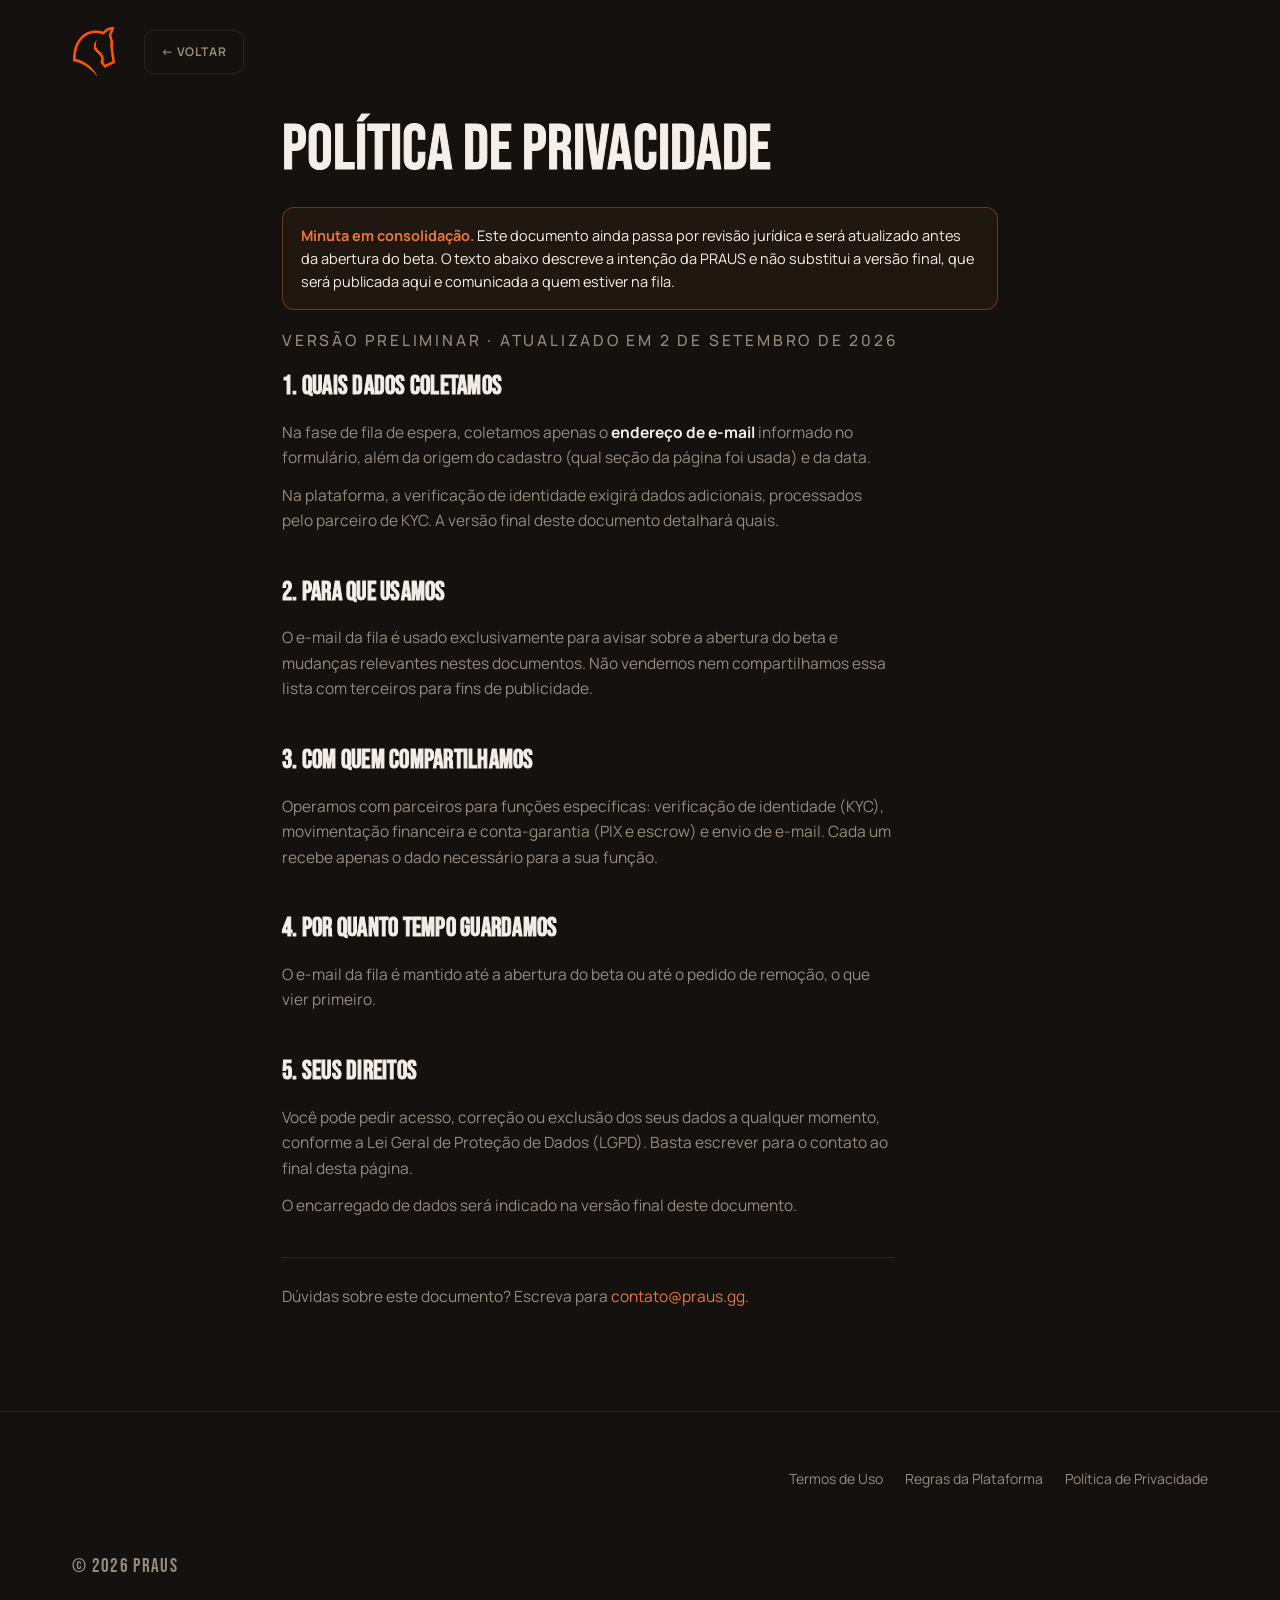
==== commit 09a7967b: "landing: redesenha telas de previa, rodape social e ajustes de copy - Telas "Como funciona": arena (" ====
--- a/privacidade.html
+++ b/privacidade.html
@@ -7,24 +7,22 @@
 <meta name="robots" content="noindex" />
 <link rel="preconnect" href="https://fonts.googleapis.com" />
 <link rel="preconnect" href="https://fonts.gstatic.com" crossorigin />
-<link href="https://fonts.googleapis.com/css2?family=Space+Grotesk:wght@500;600;700&family=Inter+Tight:wght@400;500;600;700&family=Geist+Mono:wght@400;500&display=swap" rel="stylesheet" />
-<meta name="theme-color" content="#14110F" />
-<link rel="icon" type="image/png" href="assets/brand/icon-praus.png" />
+<link href="https://fonts.googleapis.com/css2?family=Anton&family=Bebas+Neue&family=Newsreader:ital,opsz,wght@1,6..72,400;1,6..72,500&family=Space+Grotesk:wght@400;500;600;700&family=JetBrains+Mono:wght@400;500;700&family=Manrope:wght@400;500;600;700&display=swap" rel="stylesheet" />
 <link rel="stylesheet" href="styles.css" />
 </head>
 <body>
 
-<header class="nav doc-nav" id="topo">
+<header class="nav" id="topo">
   <div class="wrap nav__inner">
-    <a class="wordmark" href="index.html" aria-label="PRAUS — página inicial"><span class="wordmark__logo" aria-hidden="true"></span></a>
-    <a href="index.html#waitlist" class="btn btn--primary nav__cta">Entrar na fila <span aria-hidden="true">↗</span></a>
+    <a class="wordmark" href="index.html" aria-label="PRAUS — página inicial">
+      <img class="wordmark__full" src="assets/brand/praus-cavalo.png" alt="PRAUS" />
+    </a>
+    <a href="index.html" class="btn btn--sm nav__voltar">← Voltar</a>
   </div>
 </header>
 
 <main class="doc">
   <div class="wrap doc__wrap">
-    <p class="doc__voltar"><a href="index.html">&larr;&nbsp; Voltar para a PRAUS</a></p>
-
     <h1 class="doc__titulo">Política de Privacidade</h1>
 
     <!-- Sinalizar, não finalizar: a convenção do projeto é que documento legal
@@ -74,10 +72,13 @@
 </main>
 
 <footer class="footer">
-  <div class="wrap">
-    <div class="footer__top"><a class="wordmark" href="index.html" aria-label="PRAUS — início"><span class="wordmark__logo" aria-hidden="true"></span></a><span class="footer__tagline">Seu jogo. Sua skill. Sua recompensa.</span></div>
-    <div class="footer__bottom"><p class="mono">© 2026 PRAUS · FEITO NO BRASIL</p><nav class="footer__links" aria-label="Documentos"><a href="termos.html">Termos de Uso</a><a href="regras.html">Regras da Plataforma</a><a href="privacidade.html">Privacidade</a></nav></div>
-    <p class="footer__note">Documentos preliminares em consolidação. A versão final será disponibilizada antes da abertura do beta.</p>
+  <div class="wrap footer__inner">
+    <nav class="footer__links" aria-label="Documentos">
+      <a href="termos.html" class="footer__link">Termos de Uso</a>
+      <a href="regras.html" class="footer__link">Regras da Plataforma</a>
+      <a href="privacidade.html" class="footer__link">Política de Privacidade</a>
+    </nav>
+    <p class="footer__copy mono-tag">© 2026 PRAUS</p>
   </div>
 </footer>
 
--- a/styles.css
+++ b/styles.css
@@ -1,332 +1,1147 @@
-/* PRAUS — identidade do handoff do painel, adaptada para a landing pública. */
+/* ============================================================
+   PRAUS — Landing (skill-based matchmaking)
+   Identidade: Brand System v0.1 · ref. estrutural: tipspace.gg
+   Dark base · laranja-brasa com parcimônia · vídeo nítido (sem fosco)
+   ============================================================ */
+
 :root {
-  color-scheme:dark;
-  --bg:#14110F; --paper:#1B1714; --surface:#17130F; --line:#342C25;
-  --ink:#F4EFEA; --ink-2:#CFC7BF; --ink-3:#B3AAA2;
-  --orange:#F4501E; --orange-hover:#DD4415; --orange-ink:#FF8A5E; --orange-wash:#332119;
-  --dark:#17130F; --dark-line:#2E2723; --dark-ink:#F4EFEA; --dark-muted:#B3AAA2;
-  --positive:#AED4BC; --negative:#FFB5AA;
-  --f-heading:'Space Grotesk',system-ui,sans-serif; --f-body:'Inter Tight',system-ui,sans-serif;
-  --f-mono:'Geist Mono',monospace; --maxw:1240px;
-}
-*,*::before,*::after { box-sizing:border-box; }
-html { scroll-behavior:smooth; scroll-padding-top:92px; -webkit-text-size-adjust:100%; }
-body { margin:0; background:var(--bg); color:var(--ink); font:16px/1.6 var(--f-body); -webkit-font-smoothing:antialiased; }
-h1,h2,h3,p,figure { margin:0; }
-h1,h2,h3 { font-family:var(--f-heading); font-weight:600; }
-a { color:inherit; text-decoration:none; }
-button,input { font:inherit; }
-button { color:inherit; cursor:pointer; }
-button,a,input,summary { -webkit-tap-highlight-color:transparent; }
-img { display:block; max-width:100%; height:auto; }
-svg { display:block; flex:none; }
-[hidden] { display:none !important; }
-:focus-visible { outline:3px solid var(--orange); outline-offset:4px; }
-::selection { background:var(--orange-wash); color:var(--ink); }
-.wrap { width:min(100% - 80px,var(--maxw)); margin-inline:auto; }
-.mono,.eyebrow { font-family:var(--f-mono); font-size:10px; font-weight:400; letter-spacing:.1em; line-height:1.65; }
-.eyebrow { display:inline-flex; align-items:center; gap:9px; color:var(--orange-ink); text-transform:uppercase; letter-spacing:.14em; font-size:11px; margin-bottom:20px; }
-.status-dot { display:inline-block; width:6px; height:6px; border-radius:50%; background:currentColor; flex:none; }
-.sr-only { position:absolute; width:1px; height:1px; padding:0; margin:-1px; overflow:hidden; clip:rect(0,0,0,0); white-space:nowrap; border:0; }
-.skip-link { position:fixed; top:8px; left:16px; transform:translateY(-180%); z-index:100; padding:10px 16px; background:var(--paper); border-radius:8px; }
-.skip-link:focus { transform:none; }
-.btn { display:inline-flex; align-items:center; justify-content:center; gap:14px; min-height:48px; padding:13px 20px; border:1px solid transparent; border-radius:8px; font-size:14px; font-weight:600; line-height:1.3; white-space:nowrap; transition:background-color .18s ease,transform .18s ease; }
-.btn span[aria-hidden] { font-size:20px; font-weight:400; line-height:1; }
-.btn--primary { background:var(--orange); color:#0B0A09; }
-.btn--primary:hover { background:var(--orange-hover); }
-.btn:active { transform:translateY(1px); }
-.btn[disabled] { cursor:wait; opacity:.65; }
-.btn--esgotado,.btn--esgotado:hover { background:#3A332D; color:#CFC7BF; opacity:1; cursor:not-allowed; transform:none; }
-.text-link { display:inline-flex; align-items:center; gap:14px; font-size:14px; font-weight:600; color:var(--orange-ink); }
-.text-link:hover { text-decoration:underline; text-underline-offset:4px; }
-.text-link span { font-size:20px; }
-
-/* Contraste do shell da plataforma, com navegação horizontal. */
-.nav { position:sticky; top:0; z-index:50; background:#0B0A09; border-bottom:1px solid #1F1B18; color:var(--dark-ink); }
-.nav__inner { height:76px; display:flex; align-items:center; gap:24px; }
-.wordmark { display:inline-flex; flex:none; align-items:center; }
-/* Recorte no CSS, como na referência; o arquivo original permanece intacto. */
-.wordmark__logo { display:block; width:134px; height:48px; background-image:url('assets/brand/praus-platform-logo.png'); background-size:164px 123px; background-position:-15px -38px; background-repeat:no-repeat; mix-blend-mode:lighten; }
-.nav__menu { display:flex; align-items:center; gap:28px; margin-inline:auto; }
-.nav__menu a { color:var(--dark-muted); font-size:13px; transition:color .18s; }
-.nav__menu a:hover { color:#FFF; }
-.nav__cta { min-height:40px; padding:9px 16px; font-size:12px; }
-.doc-nav .nav__cta { margin-left:auto; }
-.nav__abrir { display:none; width:40px; height:40px; align-items:center; justify-content:center; border:1px solid var(--dark-line); background:none; border-radius:8px; color:var(--dark-ink); }
-.nav__abrir svg { width:22px; height:22px; }
-
-/* Vídeos originais com tipografia e componentes do novo handoff. */
-.hero { position:relative; display:flex; flex-direction:column; min-height:calc(100svh - 76px); background:#0B0A09; color:var(--dark-ink); overflow:hidden; }
-.hero__bg { position:absolute; inset:0; pointer-events:none; background:#0B0A09; }
-.hero__vid { position:absolute; inset:0; width:100%; height:100%; object-fit:cover; object-position:center; }
-.hero__vid--a { animation:heroFade 18s infinite; }
-.hero__vid--b { opacity:0; object-position:center 32%; animation:heroFade 18s infinite -9s; }
-@keyframes heroFade { 0%,38%,100% { opacity:1; } 50%,88% { opacity:0; } }
-.hero.is-video-paused .hero__vid { animation-play-state:paused; }
-.hero__scrim { position:absolute; inset:0; background:linear-gradient(90deg,rgba(11,10,9,.88),rgba(11,10,9,.56) 48%,rgba(11,10,9,.12)),linear-gradient(0deg,rgba(11,10,9,.75),transparent 35%); }
-.hero__inner { position:relative; z-index:1; flex:1; display:flex; align-items:center; padding-block:90px 75px; }
-.hero__copy { max-width:720px; }
-.hero .hero__eyebrow,.hero .hero__trust li > span { color:var(--orange); }
-.hero .hero__sub,.hero .hero__trust li,.hero .waitlist__micro { color:var(--dark-ink); }
-.hero .waitlist { max-width:600px; }
-.hero .hero__bottom { position:relative; z-index:1; border-color:#5E5750; color:var(--dark-ink); }
-.hero .hero__bottom a { color:var(--dark-ink); }
-.hero .waitlist__error { color:#FFB5AA; background:#371C16; padding:8px 12px; border-radius:6px; }
-.hero__motion { margin-top:24px; padding:8px 12px; border:1px solid #6E665F; border-radius:8px; background:#17130F; color:var(--dark-ink); font-size:11px; }
-.hero__motion:hover { background:#2E2723; }
-html:not(.js) .hero__vid { animation:none; }
-html:not(.js) .hero__vid--b { display:none; }
-.hero__eyebrow { margin-bottom:25px; font-size:10px; }
-.hero h1 { font-size:clamp(56px,6.4vw,90px); letter-spacing:-.055em; line-height:1.03; }
-.hero h1 span { color:var(--orange); }
-.hero__sub { max-width:540px; font-size:18px; line-height:1.65; color:var(--ink-2); margin-top:25px; }
-.hero .waitlist { margin-top:32px; }
-.waitlist__field { display:flex; gap:8px; }
-.waitlist__input-wrap { display:flex; align-items:center; position:relative; min-width:0; flex:1; }
-.waitlist__input-wrap svg { width:18px; height:18px; position:absolute; left:15px; color:#8A8179; pointer-events:none; }
-.waitlist input { width:100%; min-width:0; height:50px; border:1px solid #51463B; border-radius:8px; background:var(--paper); color:var(--ink); padding:12px 14px 12px 43px; font-size:14px; }
-.waitlist input::placeholder { color:var(--ink-3); }
-.waitlist input:focus { border-color:var(--orange); outline:2px solid var(--orange); outline-offset:2px; }
-.waitlist input.invalid { border-color:var(--negative); }
-.waitlist input[disabled] { opacity:.65; cursor:not-allowed; }
-.waitlist__field .btn { min-height:50px; padding-inline:17px; font-size:12px; }
-.waitlist__micro { color:var(--ink-3); font-size:12px; margin-top:12px; }
-.waitlist__success { color:var(--positive); background:#203027; border:1px solid #395340; border-radius:8px; padding:14px; font-size:14px; }
-.waitlist__error { color:var(--negative); font-size:13px; margin-top:10px; }
-.hero__trust { display:flex; flex-wrap:wrap; gap:8px 18px; list-style:none; padding:0; margin:25px 0 0; }
-.hero__trust li { display:flex; align-items:center; gap:5px; color:var(--ink-2); font-size:11px; }
-.hero__trust li > span { color:var(--orange-ink); }
-.hero__bottom { display:flex; align-items:center; justify-content:space-between; gap:20px; padding-block:22px; border-top:1px solid var(--line); color:var(--ink-3); }
-.hero__bottom a { display:flex; gap:16px; align-items:center; font-size:12px; color:var(--ink); }
-.hero__bottom a:hover { color:var(--orange-ink); }
-.hero__bottom-note { font-size:9px; }
-/* Seções: superfícies escuras, cartões e escala do novo design. */
-.section { padding-block:92px; border-top:1px solid var(--line); }
-.section--raised { background:var(--surface); }
-.section-heading { margin-bottom:40px; }
-.section-heading h2,.security h2 { font-size:clamp(30px,3.6vw,46px); line-height:1.15; letter-spacing:-.04em; }
-.section-heading > p { max-width:540px; color:var(--ink-2); font-size:16px; margin-top:20px; }
-.section-heading .eyebrow { margin-bottom:15px; }
-.section-heading--row { display:flex; align-items:flex-end; justify-content:space-between; gap:36px; }
-.section-heading--row > p { max-width:290px; font-size:14px; margin:0 0 3px; }
-.benefits { display:grid; grid-template-columns:repeat(4,minmax(0,1fr)); gap:14px; }
-.benefit { display:flex; flex-direction:column; align-items:flex-start; background:var(--paper); border:1px solid var(--line); border-radius:14px; padding:25px 23px; min-height:290px; }
-.benefit__icon { display:grid; place-items:center; width:35px; height:35px; border-radius:9px; color:var(--orange-ink); background:var(--orange-wash); margin-bottom:26px; }
-.benefit__icon svg { width:21px; height:21px; }
-.benefit > .mono { font-size:8px; letter-spacing:.08em; color:var(--ink-3); margin-bottom:12px; }
-.benefit h3 { font-size:clamp(25px,2.45vw,32px); line-height:1.12; letter-spacing:-.035em; margin-bottom:20px; }
-.benefit p { color:var(--ink-2); font-size:13px; line-height:1.6; margin-top:auto; }
-.benefit--dark { background:#0B0A09; color:var(--dark-ink); border-color:#3F342B; }
-.benefit--dark .benefit__icon { background:#2E231C; color:#FF8A5E; }
-.benefit--dark > .mono,.benefit--dark p { color:var(--dark-muted); }
-.benefit--bonus { background:#241914; border-color:#553526; }
-.benefit--bonus .benefit__icon { background:var(--orange-wash); }
-.benefit--bonus h3 span { color:var(--orange-ink); }
-
-/* Prévia manual: a tela troca apenas quando a pessoa escolhe a etapa. */
-.flow { display:grid; grid-template-columns:1fr 1fr; gap:76px; align-items:start; }
-.flow__steps { display:flex; flex-direction:column; gap:12px; padding-top:10px; }
-.flow__step { display:flex; align-items:flex-start; gap:18px; padding:25px 22px; background:transparent; border:1px solid var(--line); border-radius:12px; text-align:left; }
-.flow__step:hover { background:var(--surface); }
-.flow__step.is-active { background:#241914; border-color:#8D4F35; }
-.flow__step-num { color:#8A8179; font-size:12px; line-height:1.6; margin-top:3px; }
-.flow__step.is-active .flow__step-num { color:var(--orange-ink); }
-.flow__step-text { display:flex; flex-direction:column; gap:9px; }
-.flow__step-tt { font:600 18px/1.3 var(--f-heading); letter-spacing:-.02em; }
-.flow__step-desc { font-size:13px; line-height:1.65; color:var(--ink-2); }
-.flow__step-arrow { margin-left:auto; font-size:20px; line-height:1; color:#8A8179; }
-.flow__step.is-active .flow__step-arrow { color:var(--orange-ink); }
-.screen { color:var(--ink); background:var(--paper); border:1px solid #51463B; border-radius:14px; overflow:hidden; }
-.screen__bar { padding:15px 22px; display:flex; justify-content:space-between; align-items:center; gap:12px; border-bottom:1px solid var(--line); background:var(--surface); color:var(--ink-3); font-size:9px; }
-.screen__pill { padding:2px 6px; background:var(--orange-wash); color:var(--orange-ink); border-radius:4px; font-size:8px; }
-.screen__body { padding:27px; min-height:411px; }
-.screen__body h3 { font-size:23px; line-height:1.2; letter-spacing:-.03em; }
-.screen__intro { font-size:12px; color:var(--ink-3); margin-top:7px; margin-bottom:23px; }
-.screen__label { display:block; color:var(--ink-3); font-size:9px; margin-bottom:8px; }
-.chips { display:flex; flex-wrap:wrap; gap:7px; margin-bottom:20px; }
-.chip { padding:9px 17px; min-height:40px; border:1px solid #51463B; border-radius:7px; background:var(--paper); font-size:12px; font-weight:500; }
-.chip:hover { border-color:var(--orange); }
-.chip--on { background:var(--orange-wash); color:var(--orange-ink); border-color:var(--orange); }
-.screen__row { display:flex; align-items:center; justify-content:space-between; gap:16px; padding-top:18px; margin-top:3px; border-top:1px solid var(--line); }
-.screen__row .screen__label { margin:0; font-size:12px; }
-.screen__money { font:600 27px var(--f-heading); color:var(--ink); letter-spacing:-.025em; }
-.screen__cta { display:flex; margin-top:22px; font-size:13px; min-height:44px; }
-.flow__caption { font-size:8px; color:var(--ink-3); text-align:center; line-height:1.8; margin-top:15px; }
-.screen__body--match,.screen__body--victory { display:flex; flex-direction:column; }
-.screen__body--match > .screen__label { text-align:center; margin-top:5px; }
-.match-score { display:flex; align-items:center; justify-content:center; gap:35px; margin-block:24px; }
-.match-score > div { display:flex; flex-direction:column; align-items:center; }
-.match-score .mono { color:var(--ink-3); }
-.match-score strong { font:500 70px/1.2 var(--f-heading); letter-spacing:-.06em; }
-.match-score__divider { color:#B7ADA1; font:36px var(--f-heading); margin-top:17px; }
-.screen__protected { display:flex; align-items:center; gap:14px; padding:18px; background:var(--surface); border:1px solid var(--line); border-radius:10px; }
-.screen__protected svg { width:27px; height:27px; color:var(--orange-ink); }
-.screen__protected strong { font-size:14px; }
-.screen__protected p { font-size:12px; color:var(--ink-3); margin-top:3px; }
-.screen__foot { font-size:12px; color:var(--ink-3); margin-top:auto; text-align:center; padding-top:22px; }
-.screen__body--victory { align-items:center; justify-content:center; text-align:center; gap:12px; background:var(--dark); color:var(--dark-ink); }
-.victory__icon { width:66px; height:66px; display:grid; place-items:center; border-radius:50%; background:#2E241D; color:#FF8A5E; margin-bottom:6px; }
-.victory__icon svg { width:42px; height:42px; }
-.screen__body--victory .screen__label { color:var(--dark-muted); margin:0; }
-.screen__body--victory h3 { font-size:25px; }
-.victory__value { font:600 48px/1.2 var(--f-heading); color:#FF8A5E; letter-spacing:-.04em; }
-.victory__status { font-size:11px; color:#AED4BC; background:#203027; padding:5px 10px; border-radius:6px; }
-.screen__body--victory p { color:var(--dark-muted); font-size:12px; max-width:220px; margin-top:6px; }
-
-/* Catálogo com capas reais, beta e próximas modalidades. */
-.games { display:grid; grid-template-columns:repeat(4,minmax(0,1fr)); gap:18px; }
-.game { border:1px solid var(--line); border-radius:12px; overflow:hidden; background:var(--paper); }
-.game__cover { position:relative; aspect-ratio:4/4.8; background:var(--dark); overflow:hidden; }
-.game__cover::after { content:''; position:absolute; inset:0; background:linear-gradient(0deg,rgba(11,10,9,.6),transparent 50%); pointer-events:none; }
-.game__cover img { width:100%; height:100%; object-fit:cover; transition:transform .4s ease; }
-.game:hover .game__cover img { transform:scale(1.025); }
-.game__badge { position:absolute; top:14px; left:14px; z-index:1; background:var(--paper); color:var(--ink); padding:5px 10px; font-size:10px; border-radius:5px; font-weight:500; }
-.game__badge::before { content:''; display:inline-block; vertical-align:middle; width:5px; height:5px; border-radius:50%; background:var(--orange); margin-right:6px; }
-.game__badge--soon { background:rgba(23,19,15,.8); color:#EDE8E3; border:1px solid #6F655C; }
-.game__badge--soon::before { background:#B3AAA2; }
-.game__index { position:absolute; right:16px; bottom:16px; z-index:1; font-size:12px; color:#EDE8E3; }
-.game__meta { padding:18px; }
-.game__meta h3 { font-size:18px; letter-spacing:-.025em; margin-bottom:6px; }
-.game__meta .mono { font-size:8px; color:var(--ink-3); }
-.game--soon .game__cover img { filter:saturate(.65); }
-
-/* Custódia em sequência, com cada parceiro ligado à sua função. */
-.security { display:grid; grid-template-columns:1fr 1fr; gap:100px; }
-.security__intro > p { color:var(--ink-2); font-size:16px; max-width:380px; margin-top:22px; }
-.security__partners { margin-top:34px; margin-bottom:30px; border-top:1px solid var(--line); padding-top:24px; }
-.security__partners > .mono { color:var(--ink-3); font-size:9px; }
-.security__partners > div { display:flex; gap:20px; align-items:center; margin-top:13px; font:600 25px var(--f-heading); letter-spacing:-.04em; }
-.security__partners i { width:1px; height:22px; background:var(--line); }
-.security__partners p { font-size:12px; color:var(--ink-3); margin-top:8px; }
-.custody { list-style:none; padding:0; margin:0; }
-.custody li { display:flex; gap:18px; align-items:flex-start; padding:23px 0; border-bottom:1px solid var(--line); }
-.custody li:first-child { padding-top:0; }
-.custody li:last-child { border-bottom:0; padding-bottom:0; }
-.custody__num { color:var(--orange-ink); padding-top:5px; font-size:11px; }
-.custody h3 { font-size:19px; letter-spacing:-.025em; line-height:1.3; }
-.custody p { color:var(--ink-2); font-size:13px; margin-top:7px; }
-.custody__partner { display:inline-block; padding:3px 8px; margin-top:12px; font-size:10px; border-radius:5px; background:var(--bg); color:var(--ink-2); }
-.custody svg { width:24px; height:24px; color:#9A8C7F; margin-left:auto; margin-top:1px; }
-
-/* FAQ nativo: disponível também sem JavaScript. */
-.faq-grid { display:grid; grid-template-columns:.85fr 1.15fr; gap:100px; }
-.faq-grid .section-heading { margin-bottom:0; }
-.faq-grid .section-heading > p { margin-bottom:24px; font-size:15px; }
-.faq { border-top:1px solid var(--line); }
-.faq__item { border-bottom:1px solid var(--line); }
-.faq__item summary { display:flex; align-items:center; justify-content:space-between; gap:24px; list-style:none; padding:22px 0; font-size:16px; font-weight:500; cursor:pointer; line-height:1.4; }
-.faq__item summary::-webkit-details-marker { display:none; }
-.faq__item summary:hover { color:var(--orange-ink); }
-.faq__item summary span { font-size:23px; color:var(--orange-ink); line-height:1; transition:transform .18s; }
-.faq__item[open] summary span { transform:rotate(45deg); }
-.faq__answer { padding:0 28px 23px 0; font-size:14px; line-height:1.75; color:var(--ink-2); }
-
-/* Cadastro final e rodapé na superfície escura do painel. */
-.cta-final { padding-block:76px; background:var(--dark); color:var(--dark-ink); border-bottom:1px solid var(--dark-line); }
-.cta-final__grid { display:grid; grid-template-columns:1fr 1fr; gap:100px; align-items:center; }
-.cta-final .eyebrow { color:#FF8A5E; font-size:10px; }
-.cta-final h2 { font-size:clamp(32px,3.8vw,48px); line-height:1.12; letter-spacing:-.045em; }
-.cta-final__grid > div > p { color:var(--dark-muted); font-size:15px; margin-top:20px; }
-.cta-final .waitlist > label { display:block; font-size:15px; font-weight:500; margin-bottom:15px; }
-.cta-final .waitlist__field { flex-direction:column; gap:10px; }
-.cta-final input { background:#211B16; border-color:#51463B; color:var(--dark-ink); }
-.cta-final input::placeholder { color:#B3AAA2; }
-.cta-final .waitlist__micro,.cta-final__privacy { color:var(--dark-muted); font-size:11px; }
-.cta-final__privacy { margin-top:18px; }
-.cta-final__privacy a { color:#EDE8E3; text-decoration:underline; text-underline-offset:3px; }
-.cta-final .waitlist__error { color:#FFB9A9; }
-.cta-final .waitlist__success { background:#203027; color:#D0E7D8; border-color:#395340; }
-.footer { background:#0B0A09; color:var(--dark-ink); padding-block:38px 26px; }
-.footer__top { display:flex; align-items:center; gap:30px; padding-bottom:30px; border-bottom:1px solid #28221D; }
-.footer__tagline { color:var(--dark-muted); font-size:12px; }
-.footer__back { display:flex; align-items:center; gap:15px; margin-left:auto; color:var(--dark-muted); font-size:12px; }
-.footer__bottom { display:flex; align-items:center; justify-content:space-between; gap:24px; padding-top:22px; }
-.footer__bottom .mono { font-size:8px; color:var(--dark-muted); }
-.footer__links { display:flex; gap:22px; font-size:11px; color:var(--dark-muted); }
-.footer__links a:hover,.footer__back:hover { color:#FFF; }
-.footer__note { font-size:10px; color:#A0968D; margin-top:20px; max-width:830px; line-height:1.8; }
-.noscript-note { padding:16px 24px; font-size:14px; background:var(--orange-wash); text-align:center; }
-
-/* Minutas: mesma identidade, indicação preliminar preservada. */
-.doc { padding:60px 0 90px; }
-.doc__wrap { max-width:780px; }
-.doc__voltar { margin-bottom:32px; }
-.doc__voltar a { color:var(--orange-ink); font-size:14px; }
-.doc__titulo { font-size:clamp(34px,5vw,52px); line-height:1.15; letter-spacing:-.04em; margin-bottom:25px; }
-.doc__minuta { border:1px solid #553526; border-radius:12px; background:#241914; padding:18px 20px; color:var(--ink-2); font-size:14px; line-height:1.7; }
-.doc__minuta strong { display:block; color:var(--orange-ink); margin-bottom:4px; }
-.doc__meta { color:var(--ink-3); margin-top:16px; margin-bottom:38px; font-size:10px; }
-.doc__sec { margin-bottom:30px; }
-.doc__h2 { font-size:22px; letter-spacing:-.025em; margin-bottom:12px; }
-.doc__sec p { color:var(--ink-2); font-size:16px; line-height:1.8; margin-bottom:10px; }
-.doc__sec strong { font-weight:600; color:var(--ink); }
-.doc__contato { margin-top:36px; padding-top:22px; border-top:1px solid var(--line); color:var(--ink-2); font-size:14px; }
-.doc__contato a { color:var(--orange-ink); text-decoration:underline; text-underline-offset:3px; }
-
-
-@media (max-width:1100px) {
-  .wrap { width:calc(100% - 64px); }
-  .hero h1 { font-size:58px; }
-  .hero .waitlist__field { flex-direction:column; } .hero .waitlist__field .btn { align-self:flex-start; }
-  .hero__bottom-note { display:none; }
-
-  .benefits { gap:12px; } .benefit { padding:22px 18px; } .benefit h3 { font-size:28px; }
-  .flow,.security,.faq-grid,.cta-final__grid { gap:48px; }
-  .game__meta h3 { font-size:16px; }
-}
-@media (max-width:879px) {
-  .nav__inner { height:68px; gap:12px; } .nav__cta { margin-left:auto; } .nav__abrir { display:flex; }
-  .nav__menu { flex-direction:column; align-items:stretch; position:absolute; inset:68px 0 auto 0; padding:14px 32px 22px; margin:0; gap:0; background:#0B0A09; border-bottom:1px solid #3F342B; }
-  .nav__menu a { display:block; padding:14px 0; border-bottom:1px solid #28221D; } .nav__menu a:last-child { border:0; }
-  .hero { min-height:calc(100svh - 68px); } .hero__inner { padding-block:65px; }
-  .hero__copy { max-width:600px; } .hero h1 { font-size:clamp(52px,8vw,72px); } .hero__sub { max-width:480px; }
-  .hero .waitlist { max-width:560px; } .hero .waitlist__field { flex-direction:row; } .hero .waitlist__field .btn { align-self:stretch; }
-
-  .section { padding-block:68px; } .section-heading--row { align-items:flex-start; flex-direction:column; gap:15px; } .section-heading--row > p { max-width:470px; }
-  .benefits { grid-template-columns:repeat(2,minmax(0,1fr)); } .benefit { min-height:270px; padding:25px; } .benefit h3 { font-size:32px; }
-  .flow { gap:28px; } .flow__step { padding:22px 16px; gap:12px; } .flow__step-tt { font-size:16px; } .screen__body { padding:22px; }
-  .games { grid-template-columns:repeat(2,minmax(0,1fr)); gap:20px; } .game__cover { aspect-ratio:4/4; }
-  .security,.faq-grid { grid-template-columns:1fr; gap:38px; } .security__intro { max-width:560px; } .security__partners { max-width:380px; }
-  .cta-final__grid { gap:38px; } .footer__tagline { display:none; }
-  html:not(.js) .nav:not(.doc-nav) .nav__inner { flex-wrap:wrap; height:auto; padding-block:12px; }
-  html:not(.js) .nav__abrir { display:none; }
-  html:not(.js) .nav__menu { position:static; order:3; width:100%; flex-direction:row; flex-wrap:wrap; gap:16px; padding:0; border:0; }
-  html:not(.js) .nav__menu a { padding:5px 0; border:0; }
-}
-@media (max-width:620px) {
-  .wrap { width:calc(100% - 40px); } .mono { letter-spacing:.08em; }
-  .nav__inner { gap:9px; } .wordmark__logo { width:112px; height:40px; background-size:136px 102px; background-position:-12.6px -31.4px; }
-  .nav__cta { font-size:11px; padding-inline:12px; gap:7px; } .nav__cta span { font-size:16px; } .nav__abrir { width:36px; height:36px; } .nav__menu { padding-inline:20px; }
-  .hero__inner { padding-block:60px 45px; } .hero__scrim { background:rgba(11,10,9,.72); } .hero__eyebrow { font-size:9px; letter-spacing:.09em; margin-bottom:23px; }
-  .hero h1 { font-size:clamp(43px,10.6vw,64px); line-height:1.08; } .hero__sub { font-size:16px; margin-top:20px; max-width:380px; }
-  .hero .waitlist { margin-top:25px; } .hero .waitlist__field { flex-direction:column; gap:10px; }
-  .waitlist input { height:52px; font-size:16px; } .hero .waitlist__field .btn { align-self:stretch; min-height:48px; font-size:13px; }
-  .hero__trust { gap:7px 13px; margin-top:20px; } .hero__trust li { font-size:10px; }
-  .hero__bottom { gap:12px; padding-block:18px; } .hero__bottom .mono { font-size:8px; } .hero__bottom a { font-size:10px; gap:8px; }
-
-
-
-
-
-
-  .section { padding-block:56px; } .section-heading { margin-bottom:30px; } .section-heading h2,.security h2 { font-size:32px; }
-  .eyebrow { font-size:9px; margin-bottom:15px; } .section-heading > p { font-size:15px; }
-  .benefits { gap:10px; } .benefit { padding:20px 16px; min-height:280px; } .benefit h3 { font-size:26px; } .benefit > .mono { font-size:7px; letter-spacing:.03em; } .benefit p { font-size:12px; } .benefit__icon { margin-bottom:23px; }
-  .flow { grid-template-columns:1fr; gap:25px; } .flow__steps { padding:0; gap:8px; } .flow__step { padding:19px 16px; } .flow__step-tt { font-size:17px; } .flow__step-desc { font-size:12px; } .screen__body { padding:24px; } .flow__caption { font-size:7px; }
-  .games { gap:12px; } .game__cover { aspect-ratio:3/4; } .game__badge { top:10px; left:10px; font-size:9px; padding:4px 7px; }
-  .game__meta { padding:14px 12px; } .game__meta h3 { font-size:16px; line-height:1.3; } .game__meta .mono { font-size:7px; letter-spacing:.04em; }
-  .custody li { gap:14px; } .custody h3 { font-size:18px; } .custody svg { width:21px; height:21px; }
-  .faq-grid { gap:30px; } .faq__item summary { padding-block:20px; font-size:15px; } .faq__answer { font-size:13px; }
-  .cta-final { padding-block:52px; } .cta-final__grid { grid-template-columns:1fr; gap:32px; } .cta-final h2 { font-size:38px; } .cta-final__grid > div > p { font-size:14px; }
-  .footer { padding-block:28px; } .footer__top { gap:20px; padding-bottom:22px; } .footer__back { font-size:10px; gap:8px; }
-  .footer__bottom { flex-direction:column; align-items:flex-start; gap:16px; } .footer__links { gap:15px; font-size:10px; flex-wrap:wrap; } .footer__note { font-size:9px; }
-  .doc { padding-top:38px; } .doc__sec p { font-size:15px; }
-}
-@media (max-width:360px) {
-  .wrap { width:calc(100% - 32px); } .nav__cta { padding-inline:9px; font-size:10px; } .nav__cta span { display:none; }
-  .hero__eyebrow { font-size:8px; } .benefits { grid-template-columns:1fr; } .benefit { min-height:250px; padding:24px; } .benefit h3 { font-size:32px; }
-}
-@media (prefers-reduced-motion:reduce) {
-  html { scroll-behavior:auto; } *,*::before,*::after { animation:none !important; transition:none !important; }
-  .hero__vid--a { opacity:1; } .hero__vid--b { opacity:0; }
-}
+  /* Neutros (base do produto) */
+  --bg:    #14110F;
+  --bg-2:  #1B1714;
+  --bg-3:  #221D19;
+  --line:  #2A231E;
+  --ink-3: #948B83;  /* 4,99:1 na superfície mais clara (--bg-3); o #8A817A anterior dava 4,37 */
+  --ink:   #F4EFEA;
+
+  /* Laranja — a regra (brasa) */
+  --orange:      #E97735;  /* suavizado: #F85000 cansava o olho */
+  --orange-hot:  #EE9663;
+  --orange-deep: #D35C17;
+
+  /* Semânticos */
+  --win:  #B8E04A;
+  --loss: #F55F52;  /* 5,28:1 no pior fundo; o #E6322B dava 4,35 */
+  --info: #7CC9FF;
+
+  /* Tipografia — 7 papéis */
+  --f-hero: 'Bebas Neue', sans-serif;
+  --f-num:    'Bebas Neue', sans-serif;
+  /* Display de cartaz. A Bebas é uma condensada LEVE — existe num peso só, e
+     esse peso é fino: por mais que se aumente o corpo, a haste continua magra.
+     O cartaz de referência usa uma grotesca pesada, e é dela que vem a
+     sensação de densidade. A Anton é dessa classe e já vinha carregada no
+     <head> sem nunca ter sido usada. */
+  --f-poster: 'Anton', 'Bebas Neue', sans-serif;
+  --f-italic: 'Newsreader', Georgia, serif;
+  --f-money:  'Space Grotesk', sans-serif;
+  --f-mono:   'JetBrains Mono', monospace;
+  --f-tag:    'JetBrains Mono', monospace;
+  --f-read:   'Manrope', sans-serif;
+
+  --chamfer: 10px;
+  --maxw: 1180px;
+
+  /* Movimento — duas curvas, nunca misturadas.
+     `ui` para o que muda de aparência (cor, borda, opacidade): rápido e neutro.
+     `move` para o que se desloca (transform): assenta devagar no fim, que é o
+     que dá sensação de peso. Trocar uma pela outra achata o conjunto. */
+  --ease-ui:   cubic-bezier(.4, 0, .2, 1);
+  --ease-move: cubic-bezier(.23, 1, .32, 1);
+  --t-fast: .15s;   /* estado imediato: hover de cor, foco */
+  --t-ui:   .28s;   /* troca de estado com leitura: borda, brilho, elevação */
+  --t-move: .45s;   /* deslocamento curto */
+  --t-slow: .7s;    /* entrada de bloco */
+}
+
+*,*::before,*::after { box-sizing: border-box; margin: 0; padding: 0; }
+html { scroll-behavior: smooth; -webkit-text-size-adjust: 100%; }
+body {
+  background: var(--bg);
+  color: var(--ink);
+  font-family: var(--f-read);
+  font-size: 16px;
+  line-height: 1.6;
+  -webkit-font-smoothing: antialiased;
+  text-rendering: optimizeLegibility;
+  overflow-x: hidden;
+}
+img { max-width: 100%; display: block; }
+ul,ol { list-style: none; }
+a { color: inherit; text-decoration: none; }
+/* Sem override de ::selection: a seleção usa o azul nativo do navegador em
+   todo o site. O laranja da marca competia com o texto selecionado. */
+
+/* ---------- Barra de rolagem: só o polegar laranja, sem trilho ----------
+   Os dois caminhos são exclusivos de propósito: o Chrome dá precedência a
+   scrollbar-color sobre as regras ::-webkit-, e por aquele caminho não há
+   como esconder as setas das pontas. Isolando cada motor, o Chrome/Safari
+   usa ::-webkit- (controle total) e o Firefox usa a propriedade padrão. */
+@supports not selector(::-webkit-scrollbar) {
+  :root {
+    scrollbar-width: thin;
+    scrollbar-color: var(--orange) transparent;
+  }
+}
+@supports selector(::-webkit-scrollbar) {
+  ::-webkit-scrollbar { width: 12px; height: 12px; }
+  ::-webkit-scrollbar-track,
+  ::-webkit-scrollbar-corner { background: transparent; }
+  ::-webkit-scrollbar-button { display: none; }   /* mata as setas das pontas */
+  ::-webkit-scrollbar-thumb {
+    background: var(--orange);
+    /* borda transparente + clip no padding afina a barra sem pintar trilho */
+    border: 3px solid transparent;
+    background-clip: padding-box;
+  }
+  ::-webkit-scrollbar-thumb:hover { background: var(--orange-hot); }
+}
+
+/* ---------- Layout ---------- */
+.wrap { width: 100%; max-width: var(--maxw); margin-inline: auto; padding-inline: 22px; }
+.wrap--narrow { max-width: 760px; }
+.section { padding-block: 84px; }
+
+/* Bebas Neue só vem no peso 400. Para deixá-la um pouco mais encorpada sem o
+   negrito sintético do navegador (que engrossa desigual e empasta a contraforma),
+   um filete de contorno na própria cor engrossa as hastes de modo uniforme. */
+.hero__title, .section__title, .cta-final__title, .doc__titulo,
+.game__name, .custodia__tt, .doc__h2, .screen__money {
+  -webkit-text-stroke: 1px currentColor;
+  paint-order: stroke fill;
+}
+.section--alt { background: var(--bg-2); }
+@media (min-width: 768px) { .section { padding-block: 124px; } }
+
+/* ---------- Mono tag ---------- */
+.mono-tag {
+  font-family: var(--f-tag);
+  font-size: 11px;
+  letter-spacing: 0.18em;
+  text-transform: uppercase;
+  color: var(--ink-3);
+  font-weight: 500;
+}
+.kicker { display: inline-block; color: var(--orange); margin-bottom: 22px; }
+.kicker::before {
+  content: ""; display: inline-block; width: 22px; height: 1px;
+  background: var(--orange); vertical-align: middle; margin-right: 10px;
+  transform: translateY(-3px);
+}
+
+/* ---------- Editorial italic (tempero, só keywords) ---------- */
+em {
+  font-family: var(--f-italic);
+  font-style: italic; font-weight: 400;
+  text-transform: none; color: var(--orange);
+  letter-spacing: -0.01em;
+}
+
+/* ---------- Wordmark (letreiro stencil + marca do cavalo) ---------- */
+.wordmark {
+  display: inline-flex; align-items: center; gap: 0.38em;
+  font-size: 46px; line-height: 1; color: var(--ink);
+}
+.wordmark__mark { height: 1.45em; width: auto; flex: none; }
+.wordmark__text {
+  font-family: var(--f-hero); font-size: 1em;
+  letter-spacing: 0.26em; text-transform: uppercase;
+  /* o letter-spacing deixa um vão fantasma depois do "S"; cancelar faz o
+     gap acima ser o espaçamento real entre o letreiro e a marca */
+  margin-right: -0.26em;
+}
+/* Marca do cavalo: recortada justa, sem margem fantasma — por isso a
+   compensação negativa antiga saiu. Altura fixa (marca vertical, ratio ~0.84),
+   centralizada na nav de 64px. */
+.wordmark__full { height: 52px; width: auto; display: block; flex: none; }
+.nav .wordmark { padding-block: 6px; }
+.wordmark--footer { height: 68px; }
+
+/* ---------- Botões (chanfros, mono uppercase) ---------- */
+.btn {
+  border-radius: 10px;
+  display: inline-flex; align-items: center; justify-content: center; gap: .5em;
+  font-family: var(--f-read); font-size: 16px; font-weight: 700;
+  letter-spacing: .08em; text-transform: uppercase;
+  padding: 16px 26px; border: none; cursor: pointer; white-space: nowrap;
+  border: none; 
+  transition: background-color .15s ease, color .15s ease, transform .06s ease, box-shadow .15s ease;
+}
+/* Botão menor em repouso; ao passar o mouse ele cresce e revela a seta.
+   Isto ANIMA LAYOUT (max-width/margin) e o detector sinaliza — é escolha
+   deliberada do dono do projeto, que prefere este comportamento ao espaço
+   reservado. Custo real: 20px de largura em hover, sem reflow de vizinhos
+   perceptível porque o botão é o último item da sua linha. */
+.btn__arrow {
+  display: inline-flex; align-items: center;
+  opacity: 0; max-width: 0; overflow: hidden; transform: translateX(-8px);
+  transition: opacity .2s ease, max-width .2s ease, transform .2s ease;
+}
+.btn__arrow svg { display: block; flex: none; }
+.btn:hover .btn__arrow { opacity: 1; max-width: 20px; transform: translateX(4px); margin-left: 4px; }
+.btn:active { transform: translateY(1px); }
+.btn--primary { background: var(--orange); color: #000; }
+.btn--primary:hover { background: var(--orange-hot); box-shadow: 0 0 28px rgba(233,119,53,.35); }
+.btn--primary:active { background: var(--orange-deep); }
+.btn--sm { font-size: 12px; padding: 11px 16px; --c: 7px; }
+/* Botão de voltar das páginas legais: contorno discreto, não é um CTA. */
+.nav__voltar { background: transparent; color: var(--ink-3); border: 1px solid var(--line); margin-left: 28px; }
+.nav__voltar:hover { color: var(--ink); border-color: var(--orange); background: var(--bg-2); box-shadow: none; }
+
+/* ---------- Card (cantos arredondados — mesmo raio dos botões) ---------- */
+.card {
+  position: relative; background: var(--bg-2); border: 1px solid var(--line);
+  border-radius: 10px;
+}
+.section--alt .card { background: var(--bg); }
+
+/* ============================================================
+   NAV
+   ============================================================ */
+.nav {
+  position: fixed; inset: 0 0 auto 0; z-index: 60; padding-top: 20px;
+  background: rgba(20,17,15,0); backdrop-filter: blur(0px);
+  transition: background-color .25s ease, backdrop-filter .25s ease, border-color .25s ease;
+  border-bottom: 1px solid transparent;
+}
+.nav.is-stuck { background: rgba(20,17,15,.85); backdrop-filter: blur(12px); border-bottom-color: var(--line); }
+/* Ritmo do menu: X entre a logo e o primeiro item, Y igual entre todos os
+   itens, e X de novo entre o último item e o botão. O truque é margin-inline:
+   auto no menu — com logo e botão nas pontas, o espaço livre se divide em
+   partes iguais dos dois lados, então os dois X são idênticos por construção
+   e continuam idênticos em qualquer largura de tela. O margin-left: auto que
+   havia no .nav__cta é o que quebrava isso: empurrava o botão para a borda e
+   deixava um vão arbitrário depois do FAQ. */
+.nav__inner { display: flex; align-items: center; gap: 0; height: 64px; }
+.nav__menu { display: none; }
+/* Espaçadores da nav: escondidos no mobile; no desktop crescem na razão --g. */
+.nav-sp { display: none; }
+.nav__cta { flex: none; }
+.nav__menu a {
+  font-family: var(--f-money); font-size: 15px; color: var(--ink-3); font-weight: 600; 
+  transition: color .15s ease;  
+  position: relative;
+}
+.nav__menu a::after { content: ''; position: absolute; left: 0; bottom: -6px; width: 100%; height: 2px; background: #E97735; transform: scaleX(0); transform-origin: left; transition: transform .25s ease; } .nav__menu a:hover::after { transform: scaleX(1); }
+.nav__menu a:hover { color: var(--ink); }
+@media (min-width: 880px) {
+  .nav__menu { display: contents; }
+  .nav-sp { display: block; flex-grow: var(--g); flex-basis: 0; min-width: 0; }
+}
+
+/* ============================================================
+   1. HERÓI — vídeo de fundo nítido
+   ============================================================ */
+.hero {
+  position: relative; min-height: 100svh; display: flex; flex-direction: column;
+  justify-content: center; padding-block: 96px 110px; overflow: hidden;
+}
+.hero__bg { position: absolute; inset: 0; z-index: 0; background: #0d0b0a; }
+.hero__vid {
+  position: absolute; inset: 0; width: 100%; height: 100%;
+  object-fit: cover; object-position: center;
+}
+/* Crossfade entre o clipe horizontal (A) e o vertical da pessoa (B, sem JS) */
+.hero__vid--a { animation: heroFade 18s infinite; }
+.hero__vid--b { opacity: 0; object-position: center 32%; animation: heroFade 18s infinite -9s; }
+@keyframes heroFade {
+  0%, 38% { opacity: 1; }
+  50%, 88% { opacity: 0; }
+  100% { opacity: 1; }
+}
+/* Scrim leve — só o necessário para legibilidade, SEM aspecto fosco */
+.hero__scrim {
+  position: absolute; inset: 0;
+  background:
+    linear-gradient(180deg, rgba(13,11,10,.55) 0%, rgba(13,11,10,.18) 26%, rgba(13,11,10,.12) 55%, rgba(13,11,10,.82) 100%),
+    radial-gradient(120% 90% at 18% 60%, rgba(13,11,10,.55) 0%, transparent 60%);
+}
+.hero__inner { position: relative; z-index: 2; }
+
+.hero__title {
+  font-family: var(--f-hero); font-weight: 400; text-transform: uppercase;
+  letter-spacing: -0.01em; line-height: 0.9;
+  font-size: clamp(48px, 9.4vw, 116px); margin-bottom: 10px; max-width: 14ch;
+  text-shadow: 0 4px 40px rgba(0,0,0,.5);
+}
+/* Linha de confiança do herói. Sobre vídeo a razão de contraste fixa não é
+   confiável, então segue o mesmo mecanismo já usado no subtítulo: cor clara
+   mais text-shadow. O tique é desenhado com duas bordas giradas — forma, não
+   glifo de fonte. O verde é o mesmo semântico de "validado" das telas. */
+.hero__sub:has(+ .hero__trust) { margin-bottom: 20px; }
+.hero__trust {
+  display: flex; flex-wrap: wrap; gap: 10px 24px; margin: 0 0 30px; padding: 0;
+  list-style: none; font-family: var(--f-money); font-size: 13.5px;
+  color: #e7e0d8; text-shadow: 0 2px 18px rgba(0,0,0,.55);
+}
+.hero__trust li { display: flex; align-items: center; gap: 9px; }
+.hero__trust li::before {
+  content: ""; flex: none; width: 9px; height: 5px;
+  border-left: 1.8px solid var(--win); border-bottom: 1.8px solid var(--win);
+  transform: rotate(-45deg) translateY(-2px);
+}
+
+.hero__sub {
+  font-family: var(--f-money); font-size: clamp(16px, 2.2vw, 20px); line-height: 1.55;
+  font-weight: 600; color: #e7e0d8; max-width: 54ch; margin-bottom: 34px;
+  text-shadow: 0 2px 18px rgba(0,0,0,.55);
+}
+
+.hero__scroll {
+  position: absolute; bottom: 22px; left: 50%; transform: translateX(-50%); z-index: 2;
+  color: var(--ink-3); animation: bob 2.4s ease-in-out infinite;
+}
+@keyframes bob { 0%,100%{transform:translate(-50%,0)} 50%{transform:translate(-50%,6px)} }
+/* A dica de rolagem é absoluta em bottom:22px, então não sabe que o conteúdo
+   do herói cresceu com a linha de confiança — no mobile ela passou a colidir
+   16px com o texto do formulário. Some nas telas estreitas: ali rolar é óbvio
+   e a dica disputava espaço com o próprio elemento de conversão. */
+@media (max-width: 700px) { .hero__scroll { display: none; } }
+
+/* ---------- Waitlist ---------- */
+/* Campo + botão formam uma única peça: contorno laranja com leve brilho ao
+   redor do conjunto inteiro, não de cada parte — por isso o outline/box-shadow
+   vive em .waitlist__field (o wrapper), e input/botão perdem a própria borda. */
+.waitlist { max-width: 540px; }
+.waitlist--center { margin-inline: auto; }
+.waitlist__field {
+  display: flex; flex-direction: column; gap: 0;
+  border-radius: 12px; overflow: hidden;
+  border: 1.5px solid var(--orange);
+  box-shadow: 0 0 0 3px rgba(233,119,53,.12), 0 0 26px rgba(233,119,53,.35);
+  background: rgba(34,29,25,.92);
+  transition: box-shadow .25s ease, border-color .25s ease;
+}
+
+@media (min-width: 520px) { .waitlist__field { flex-direction: row; } }
+.waitlist__input-wrap { position: relative; flex: 1; min-width: 0; }
+.waitlist__icon {
+  position: absolute; left: 18px; top: 50%; transform: translateY(-50%);
+  color: var(--ink-3); pointer-events: none;
+}
+.waitlist input[type="email"] {
+  width: 100%;
+  font-family: var(--f-read); font-size: 16px; color: var(--ink);
+  background: rgba(34,29,25,.92); border: none; padding: 16px 18px 16px 46px;
+  border-radius: 0; }
+.waitlist input::placeholder { color: var(--ink-3); }
+.waitlist input:focus { outline: none; }
+.waitlist__input-wrap:focus-within .waitlist__icon { color: var(--orange); }
+/* Raio igual dos dois lados do botão — sem isso só a ponta direita (a que
+   encosta na borda externa) fica arredondada pelo overflow:hidden do pai. */
+.waitlist__field .btn.btn--primary { border-radius: 10px; }
+/* Inválido: o anel vermelho substitui o laranja no conjunto inteiro, não só no input. */
+.waitlist__field:has(input.invalid) {
+  border-color: var(--loss);
+  box-shadow: 0 0 0 3px rgba(230,50,43,.12), 0 0 26px rgba(230,50,43,.3);
+}
+/* Esgotado: contorno inerte, sem laranja nem brilho — o cinza já usado no botão. */
+.waitlist__field:has(input:disabled) {
+  border-color: var(--line);
+  box-shadow: none;
+}
+.waitlist__micro { font-family: var(--f-read); font-size: 13px; color: var(--ink-3); margin-top: 14px; }
+.waitlist--center .waitlist__micro { text-align: center; }
+.waitlist__success { font-family: var(--f-read); font-size: 15px; font-weight: 600; color: var(--win); margin-top: 16px; }
+.waitlist--center .waitlist__success { text-align: center; }
+.waitlist__error { font-family: var(--f-read); font-size: 14px; font-weight: 500; color: var(--loss); margin-top: 12px; }
+.waitlist--center .waitlist__error { text-align: center; }
+/* [hidden] do UA perde para o display:flex acima — sem isto o formulário
+   continua na tela depois do envio, com a mensagem de sucesso ao lado. */
+.waitlist__field[hidden] { display: none; }
+.btn[disabled] { opacity: .55; cursor: progress; }
+.btn[disabled]:hover { background: var(--orange); box-shadow: none; }
+
+/* ---- Vagas esgotadas ---- */
+/* Cinza inerte: sem laranja, sem brilho, sem reação ao hover. Vence os
+   estados de :hover/[disabled] acima, por isso vem depois e repete o seletor. */
+.btn--esgotado,
+.btn--esgotado:hover,
+.btn--esgotado:active,
+.btn[disabled].btn--esgotado,
+.btn[disabled].btn--esgotado:hover {
+  background: #3A332D;
+  color: #CFC7BF;          /* 7,4:1 sobre o cinza — continua legível */
+  box-shadow: none;
+  opacity: 1;
+  cursor: not-allowed;
+  transform: none;
+}
+.waitlist input[disabled] {
+  opacity: .6;
+  cursor: not-allowed;
+}
+
+/* ============================================================
+   Cabeçalho de seção
+   ============================================================ */
+.section__head { margin-bottom: 48px; max-width: 760px; }
+.section__title {
+  font-family: var(--f-hero); font-weight: 400; text-transform: uppercase;
+  letter-spacing: -0.01em; line-height: 1.2; font-size: clamp(34px, 6vw, 66px);
+}
+.section__lead {
+  font-family: var(--f-read); font-size: 17px; line-height: 1.6;
+  color: #cfc7bf; margin-top: 22px; max-width: 58ch;
+}
+
+/* ============================================================
+   VANTAGENS — cartazes (portados de "Cards Promo v3")
+   ============================================================ */
+.promos { display: grid; gap: 14px; grid-template-columns: repeat(2,1fr); }
+@media (min-width: 700px)  { .promos { gap: 20px; } }
+@media (min-width: 1040px) { .promos { gap: 28px; grid-template-columns: repeat(4,1fr); } }
+
+/* Original: 400x760, raio 36, padding 56/32/52. Convertido para % do card
+   (padding e raio, que não podem usar cqw por serem do próprio container) e
+   cqw para tudo que está dentro. */
+.promo {
+  position: relative; overflow: hidden;
+  aspect-ratio: 400 / 760; border-radius: 9%;
+  padding: 14% 8% 13%;
+  display: flex; flex-direction: column; align-items: center; text-align: center;
+  background: linear-gradient(180deg, #FF6B31 0%, #FF5A1F 55%, #F24F16 100%);
+  box-shadow: inset 0 0 0 1px rgba(255,255,255,.22), 0 40px 80px -30px rgba(255,90,31,.45);
+  container-type: inline-size;
+}
+
+.promo__tt {
+  position: relative; flex: 1;
+  display: flex; flex-direction: column; align-items: center; justify-content: center;
+  gap: calc(var(--gap) * 1cqw);
+  font-family: var(--f-hero); color: #fff; line-height: .82;
+}
+.promo__tt--topo { flex: none; justify-content: flex-start; padding-top: 2.38cqw; }
+.pl {
+  font-weight: 400; font-size: calc(var(--fs) * 1cqw);
+  letter-spacing: var(--ls, normal); line-height: var(--lh, .82);
+}
+.pl--tinta { color: #0A0A0B; }
+
+.promo__sub {
+  position: relative; margin: 0; color: #fff;
+  font-family: var(--f-money); font-weight: 500;
+  font-size: max(11px, 7.14cqw); line-height: 1.3;
+  text-wrap: balance; max-width: calc(var(--mw) * 1cqw);
+}
+
+/* ---- Card 01: três faixas giradas ---- */
+.promo__faixa {
+  position: absolute; left: 50%; top: 44%;
+  width: 327.38cqw; height: 56.55cqw; margin: -28.27cqw 0 0 -163.69cqw;
+  border-radius: 999px; background: #0A0A0B; transform: rotate(-56deg);
+}
+.promo__faixa--cima, .promo__faixa--baixo {
+  background: none; border: 0.6cqw solid rgba(10,10,11,.5); box-sizing: border-box;
+}
+.promo__faixa--cima  { transform: rotate(-56deg) translateY(-77.38cqw); }
+.promo__faixa--baixo { transform: rotate(-56deg) translateY(77.38cqw); }
+
+/* ---- Card 03: aro central e bolhas nos cantos ---- */
+.promo__aro {
+  position: absolute; left: 50%; top: 44%;
+  width: 98.21cqw; aspect-ratio: 1; margin: -49.11cqw 0 0 -49.11cqw;
+  border-radius: 50%; border: 0.6cqw solid rgba(10,10,11,.5); box-sizing: border-box;
+}
+.promo__bolha { position: absolute; width: 44.64cqw; aspect-ratio: 1; border-radius: 50%; background: #0A0A0B; }
+.promo__bolha--vazada { background: none; border: 0.6cqw solid rgba(10,10,11,.5); box-sizing: border-box; }
+.promo__bolha--tl  { left: -17.86cqw; top: -17.86cqw; }
+.promo__bolha--br  { right: -17.86cqw; bottom: -17.86cqw; }
+.promo__bolha--tl2 { left: -11.90cqw; top: -11.90cqw; }
+.promo__bolha--br2 { right: -11.90cqw; bottom: -11.90cqw; }
+
+/* ---- Card 02: três círculos concêntricos ---- */
+.promo__orb {
+  position: absolute; left: 50%; top: 40%; aspect-ratio: 1;
+  border-radius: 50%; border: 0.6cqw solid rgba(10,10,11,.5); box-sizing: border-box;
+}
+.promo__orb--1 { width: 226.19cqw; margin: -113.10cqw 0 0 -113.10cqw; }
+.promo__orb--2 { width: 178.57cqw; margin: -89.29cqw 0 0 -89.29cqw; }
+.promo__orb--3 { width: 130.95cqw; margin: -65.48cqw 0 0 -65.48cqw; }
+
+/* ---- Card 04: trilhos inclinados ---- */
+.promo__trilhos {
+  position: relative; flex: 1; width: calc(100% + 19.05cqw);
+  margin: 9.52cqw -9.52cqw 8.33cqw; overflow: hidden;
+}
+.promo__trilho {
+  position: absolute; left: -59.52cqw; top: 50%;
+  width: 238.10cqw; height: 11.90cqw; transform: rotate(-14deg);
+}
+.promo__trilho--a { margin-top: -18.45cqw; background: #0A0A0B; }
+.promo__trilho--b { margin-top: -5.95cqw; border: 0.6cqw solid rgba(10,10,11,.55); box-sizing: border-box; }
+.promo__trilho--c { margin-top: 6.55cqw; background: #0A0A0B; }
+
+/* ============================================================
+   2. DIFERENCIAIS
+   ============================================================ */
+/* Bento: HUD grande à esquerda + cards limpos */
+.feats { display: grid; gap: 16px; grid-template-columns: 1fr; }
+@media (min-width: 620px) { .feats { grid-template-columns: repeat(2,1fr); } }
+@media (min-width: 1000px) {
+  .feats { grid-template-columns: 1.18fr 1fr 1fr; grid-auto-rows: 1fr; }
+  .feat--hud { grid-row: span 2; }
+}
+
+.feat {
+  padding: 28px; display: flex; flex-direction: column;
+  transition: transform .2s ease, border-color .2s ease, box-shadow .2s ease;
+}
+.feat:hover { transform: translateY(-3px); border-color: rgba(233,119,53,.4); }
+.feat__idx { color: var(--orange); display: block; margin-bottom: 16px; }
+.feat__title {
+  font-family: var(--f-money); font-weight: 600; font-size: 20px;
+  letter-spacing: -0.01em; margin-bottom: 10px; color: var(--ink);
+}
+.feat__body { font-family: var(--f-read); font-size: 14.5px; color: var(--ink-3); line-height: 1.6; }
+.feat:not(.feat--hud) .feat__body { margin-top: auto; }
+
+/* ---- Tile HUD ---- */
+.feat--hud { padding: 0; overflow: hidden; }
+.feat--hud:hover { box-shadow: 0 0 50px rgba(233,119,53,.12); }
+.hud {
+  padding: 26px 26px 24px; display: flex; flex-direction: column; gap: 20px;
+  background:
+    radial-gradient(120% 80% at 85% 0%, rgba(233,119,53,.1), transparent 55%),
+    linear-gradient(180deg, var(--bg-3), var(--bg-2));
+  border-bottom: 1px solid var(--line);
+}
+.hud__top { display: flex; align-items: center; justify-content: space-between; }
+.hud__live { display: inline-flex; align-items: center; gap: 7px; color: var(--orange); }
+.hud__live i { width: 8px; height: 8px; border-radius: 50%; background: var(--orange); box-shadow: 0 0 8px var(--orange); animation: pulse 1.6s infinite; }
+.hud__id { color: var(--ink-3); }
+
+.hud__timer { display: flex; flex-direction: column; gap: 2px; }
+.hud__timer-num {
+  font-family: var(--f-mono); font-weight: 700; font-size: clamp(48px,7vw,64px);
+  color: var(--ink); line-height: 1; font-variant-numeric: tabular-nums; letter-spacing: .01em;
+}
+.hud__timer-label { color: var(--ink-3); }
+
+.hud__line { display: flex; align-items: baseline; justify-content: space-between; gap: 12px; }
+.hud__line-label { color: var(--ink-3); }
+.hud__line-val { font-family: var(--f-money); font-weight: 600; font-size: 22px; color: var(--ink); font-variant-numeric: tabular-nums; }
+.hud__pix { font-family: var(--f-mono); font-style: normal; font-size: 13px; color: var(--orange); letter-spacing: .04em; }
+.hud__bar { height: 5px; background: var(--bg); border: 1px solid var(--line); overflow: hidden; }
+.hud__bar span { display: block; height: 100%; width: 68%; background: linear-gradient(90deg, var(--orange-deep), var(--orange)); }
+.hud__escrow { color: var(--ink-3); letter-spacing: .14em; }
+
+.feat--hud .feat__foot { padding: 22px 26px 26px; }
+
+/* ============================================================
+   3. COMO FUNCIONA
+   ============================================================ */
+/* Stepper interativo com prévia da tela */
+.flow { display: grid; gap: 18px; grid-template-columns: 1fr; align-items: start; }
+@media (min-width: 920px) {
+  .flow { grid-template-columns: 0.92fr 1.08fr; gap: 28px 28px; }
+  /* Com três filhos num grid de duas colunas o fluxo natural jogaria os
+     pontinhos para a coluna da direita. Posicionamento explícito: etapas e
+     pontinhos empilhados à esquerda, painel ocupando as duas linhas. */
+  .flow__steps   { grid-column: 1; grid-row: 1; }
+  .flow__dots    { grid-column: 1; grid-row: 2; }
+  .flow__screens { grid-column: 2; grid-row: 1 / span 2; }
+}
+
+/* --- Indicador de progresso ---
+   Mesmo conceito da barra que saiu, agora dividido por etapa: três trilhos de
+   largura fixa, e o da etapa ativa se preenche ao longo do intervalo. Largura
+   fixa de propósito — animar largura obrigaria o navegador a refazer o layout
+   a cada quadro; aqui só o preenchimento interno anda, via scaleX na GPU. */
+.flow__dots { display: flex; gap: 7px; align-items: center; }
+.flow__dot {
+  position: relative; overflow: hidden;
+  width: 30px; height: 4px; border-radius: 999px;
+  background: var(--line);
+  transition: background-color var(--t-ui) var(--ease-ui);
+}
+.flow__dot i {
+  position: absolute; inset: 0; display: block; background: var(--orange);
+  transform: scaleX(0); transform-origin: left;
+}
+.flow__dot.is-active i { animation: dotFill var(--fill, 6000ms) linear forwards; }
+@keyframes dotFill { from { transform: scaleX(0); } to { transform: scaleX(1); } }
+/* Etapas já vistas ficam marcadas, sem competir com a ativa. */
+.flow__dot.is-done i { transform: scaleX(1); opacity: .35; animation: none; }
+/* Sem avanço automático (movimento reduzido ou visitante assumiu o painel),
+   o trilho vira marcador de posição em vez de contagem regressiva. */
+.flow--parado .flow__dot.is-active i { animation: none; transform: scaleX(1); }
+@media (prefers-reduced-motion: reduce) {
+  .flow__dot.is-active i { animation: none; transform: scaleX(1); }
+}
+
+/* --- Passos (controles) --- */
+.flow__steps { display: flex; flex-direction: column; gap: 12px; }
+.flow__step {
+  position: relative; text-align: left; cursor: pointer;
+  display: grid; grid-template-columns: auto 1fr; gap: 4px 16px; align-items: start;
+  background: transparent; color: inherit; border: 1px solid var(--line);
+  padding: 18px 20px 20px; overflow: hidden;
+  border-radius: 10px;
+  transition: background-color .2s ease, border-color .2s ease, transform .1s ease;
+}
+.flow__step:hover { border-color: rgba(233,119,53,.4); }
+.flow__step.is-active { background: var(--bg-3); border-color: rgba(233,119,53,.55); }
+.flow__step-num {
+  grid-row: span 2; font-family: var(--f-num); font-size: 40px; line-height: .9;
+  color: var(--ink-3); letter-spacing: .02em; transition: color .2s ease;
+}
+.flow__step.is-active .flow__step-num { color: var(--orange); }
+/* Fonte principal dos painéis: Bebas Neue. Ela é toda em caixa-alta e mais
+   estreita que a Manrope, então precisa de corpo maior para o mesmo peso
+   ótico — 16,5px em Bebas ficaria miúdo. */
+/* Título do passo em caixa de sentença: Bebas Neue é só caixa-alta, então o
+   título vai na secundária (Space Grotesk), que tem minúsculas. */
+.flow__step-tt {
+  display: block; font-family: var(--f-money); font-weight: 700; font-size: 17px;
+  letter-spacing: -0.01em; color: var(--ink); line-height: 1.25;
+}
+/* Fonte secundária dos painéis: Space Grotesk (a mesma do subtítulo do herói). */
+/* Abria animando max-height E margin-top. Além do custo de layout, o
+   max-height fixo de 90px era um teto arbitrário: texto mais longo ou fonte
+   maior no navegador ficaria cortado. Com linha de grid em fr a altura é a
+   real do conteúdo, sem teto. O respiro de 6px virou padding do filho, para
+   colapsar junto. */
+.flow__step-desc {
+  display: grid; grid-template-rows: 0fr; opacity: 0;
+  font-family: var(--f-money); font-size: 13.5px; color: var(--ink-3); line-height: 1.5;
+  transition: grid-template-rows var(--t-ui) var(--ease-ui), opacity var(--t-ui) var(--ease-ui);
+}
+/* Sem padding aqui: padding entra no cálculo da faixa mesmo com min-height 0,
+   e vazava 6px nas etapas fechadas. A separação ótica já vem do meio-leading
+   do line-height 1.5. */
+.flow__step-desc > span { overflow: hidden; min-height: 0; }
+.flow__step.is-active .flow__step-desc { grid-template-rows: 1fr; opacity: 1; }
+
+/* --- Telas (prévia do produto) --- */
+.flow__screens { position: relative; }
+.screen {
+  --c: 12px; background: linear-gradient(180deg, var(--bg-3), var(--bg)); border: 1px solid var(--line);
+  overflow: hidden; box-shadow: 0 0 50px rgba(0,0,0,.35);
+  border-radius: var(--c);
+  animation: screenIn .4s ease;
+}
+@keyframes screenIn { from { opacity: 0; transform: translateY(10px); } to { opacity: 1; transform: none; } }
+.screen[hidden] { display: none; }
+.screen__bar {
+  display: flex; align-items: center; justify-content: space-between;
+  padding: 13px 18px; background: rgba(13,11,10,.5); border-bottom: 1px solid var(--line);
+  color: var(--ink-3); letter-spacing: .14em;
+}
+.screen__body { padding: 24px; display: flex; flex-direction: column; gap: 14px; min-height: 268px; }
+.screen__body--center { align-items: center; justify-content: center; text-align: center; gap: 10px; }
+.screen__label { color: var(--ink-3); }
+.screen__money { font-family: var(--f-hero); font-weight: 400; font-size: 34px; letter-spacing: .01em; color: var(--orange); font-variant-numeric: tabular-nums; line-height: 1; }
+.screen__row { display: flex; align-items: baseline; justify-content: space-between; gap: 12px; margin-top: 4px; }
+
+/* Apoio dos painéis na secundária. Seletor com a tela na frente para vencer
+   `.mono-tag`, que é quem impõe a JetBrains Mono no HTML. */
+.screen .mono-tag,
+.screen__label,
+.screen__cta,
+.screen__timer,
+.chip { font-family: var(--f-money); }
+
+/* chips */
+.chips { display: flex; flex-wrap: wrap; gap: 8px; }
+.chip {
+  --c: 6px; font-size: 12px; font-weight: 700; letter-spacing: .05em;
+  color: var(--ink); background: var(--bg-2); border: 1px solid var(--line); padding: 9px 14px;
+  border-radius: var(--c);
+  /* deixaram de ser enfeite: são selecionáveis, então precisam de affordance
+     e dos estados que qualquer controle deve ter */
+  cursor: pointer;
+  transition: background-color var(--t-fast) var(--ease-ui),
+              border-color var(--t-fast) var(--ease-ui),
+              color var(--t-fast) var(--ease-ui),
+              transform .08s var(--ease-ui);
+}
+.chip:hover { border-color: rgba(233,119,53,.55); background: var(--bg-3); }
+.chip:active { transform: translateY(1px); }
+.chip:focus-visible { outline: 2px solid var(--orange); outline-offset: 2px; }
+.chip--on { background: var(--orange); color: #000; border-color: var(--orange); }
+.chip--on:hover { background: var(--orange-hot); border-color: var(--orange-hot); }
+.screen__cta {
+  --c: 8px; margin-top: auto; font-family: var(--f-mono); font-weight: 700;
+  font-size: 14px; letter-spacing: .08em; color: #000; background: var(--orange); padding: 15px;
+  border-radius: var(--c); text-decoration: none;
+  display: flex; align-items: center; justify-content: center; gap: .5em;
+  transition: background-color var(--t-fast) var(--ease-ui);
+}
+.screen__cta:hover { background: var(--orange-hot); }
+.screen__cta:active { background: var(--orange-deep); }
+.screen__cta:focus-visible { outline: 2px solid var(--ink); outline-offset: 3px; }
+
+
+/* === Prévias (telas 2 e 3): cabeçalho com migalha + selo PRÉVIA === */
+.screen__crumb { color: var(--ink-3); letter-spacing: .14em; }
+.screen__crumb i { font-style: normal; color: var(--ink-3); opacity: .5; margin: 0 .35em; }
+.screen__previa {
+  font-family: var(--f-mono); font-size: 10px; letter-spacing: .2em; line-height: 1;
+  color: var(--orange); border: 1px solid rgba(233,119,53,.45);
+  background: rgba(233,119,53,.08); padding: 5px 9px; border-radius: 6px;
+}
+.screen__eyebrow { color: var(--ink-3); letter-spacing: .22em; font-size: 11px; }
+.screen__note {
+  margin: 4px 0 0; font-family: var(--f-read); font-size: 12px; line-height: 1.45;
+  color: var(--ink-3); max-width: 34ch;
+}
+
+/* tela 2 — dentro da arena */
+.screen__score { display: flex; align-items: center; justify-content: center; gap: 28px; padding: 2px 0; }
+.screen__team { display: flex; flex-direction: column; align-items: center; gap: 6px; }
+.screen__team-tag { color: var(--ink-3); letter-spacing: .18em; }
+.screen__team-pts { font-family: var(--f-num); font-size: 72px; line-height: .85; color: var(--ink); font-variant-numeric: tabular-nums; }
+.screen__score-x { font-family: var(--f-num); font-size: 46px; color: var(--ink-3); transform: translateY(8px); }
+.arena__guard {
+  display: flex; align-items: center; gap: 13px; width: 100%;
+  padding: 14px 16px; border: 1px solid var(--line); border-radius: 10px;
+  background: var(--bg-2); text-align: left;
+}
+.arena__guard-icon { width: 24px; height: 24px; flex: none; color: var(--orange); }
+.arena__guard-txt { display: flex; flex-direction: column; gap: 2px; font-family: var(--f-read); font-size: 13px; line-height: 1.4; color: var(--ink-3); }
+.arena__guard-txt b { font-weight: 600; font-size: 15px; color: var(--ink); }
+
+/* tela 3 — recompensa liberada */
+.reward { container-type: inline-size; }
+.reward__trofeu {
+  display: flex; align-items: center; justify-content: center;
+  width: 78px; height: 78px; border-radius: 50%; flex: none;
+  color: var(--orange); background: var(--bg-3); border: 1px solid rgba(233,119,53,.35);
+  box-shadow: 0 0 34px rgba(233,119,53,.22), inset 0 1px 0 rgba(255,255,255,.04);
+}
+.reward__trofeu svg { width: 40px; height: 40px; }
+/* VITÓRIA: display em Bebas, grande, com filete (bold) e brilho laranja pulsante. */
+.reward__tt {
+  font-family: var(--f-hero); font-weight: 400; font-size: clamp(44px, 15cqw, 66px);
+  letter-spacing: .04em; line-height: 1; color: #F7F3EC; margin: 6px 0 2px;
+  -webkit-text-stroke: 1px currentColor; paint-order: stroke fill;
+  text-shadow: 0 0 40px rgba(233,119,53,.5), 0 0 16px rgba(233,119,53,.34), 0 2px 0 rgba(0,0,0,.35);
+  animation: rewardGlow 2.8s ease-in-out infinite;
+}
+@keyframes rewardGlow {
+  0%,100% { text-shadow: 0 0 32px rgba(233,119,53,.36), 0 0 13px rgba(233,119,53,.26), 0 2px 0 rgba(0,0,0,.35); }
+  50%     { text-shadow: 0 0 54px rgba(233,119,53,.62), 0 0 20px rgba(233,119,53,.44), 0 2px 0 rgba(0,0,0,.35); }
+}
+@media (prefers-reduced-motion: reduce) { .reward__tt { animation: none; } }
+.reward__valor {
+  font-family: var(--f-money); font-weight: 700; font-size: 46px; line-height: 1;
+  letter-spacing: -0.01em; color: var(--orange); font-variant-numeric: tabular-nums;
+}
+.reward__valor span { margin-right: 2px; }
+.reward__pill {
+  display: inline-flex; align-items: center; gap: 7px; margin-top: 2px;
+  font-family: var(--f-money); font-weight: 600; font-size: 13.5px;
+  color: var(--win); background: rgba(184,224,74,.1);
+  border: 1px solid rgba(184,224,74,.3); border-radius: 8px; padding: 8px 14px;
+}
+
+/* ============================================================
+   4. JOGOS
+   ============================================================ */
+/* Jogo principal: texto à esquerda, card à direita. */
+.jogo-split { display: grid; grid-template-columns: 1fr; gap: 32px; align-items: center; }
+@media (min-width: 860px) {
+  .jogo-split { grid-template-columns: 1fr 360px; gap: 56px; }
+}
+.jogo-split__texto { max-width: 560px; }
+.jogo-split__lead {
+  font-family: var(--f-money); font-size: clamp(17px, 2vw, 21px); line-height: 1.5;
+  color: var(--ink); margin: 18px 0 16px;
+}
+.jogo-split__corpo {
+  font-family: var(--f-read); font-size: 16px; line-height: 1.65; color: var(--ink-3);
+  margin: 0 0 24px; max-width: 52ch;
+}
+.jogo-split__fatos { list-style: none; margin: 0; padding: 0; display: grid; gap: 10px; }
+.jogo-split__fatos li {
+  font-family: var(--f-read); font-size: 15px; color: var(--ink);
+  display: flex; gap: 12px; align-items: baseline;
+  border-top: 1px solid var(--line); padding-top: 10px;
+}
+.jogo-split__fatos span {
+  font-family: var(--f-tag); font-size: 11px; letter-spacing: .12em; text-transform: uppercase;
+  color: var(--ink-3); min-width: 72px; flex: none;
+}
+.jogo-split__card .game { width: 100%; max-width: 360px; }
+@media (min-width: 860px) { .jogo-split__card { justify-self: end; } }
+
+/* Contorno por STATUS, não por marca do jogo. Antes cada card trazia um
+   --accent inline com a cor do título (laranja CS2, vermelho Dota, vermelho
+   Valorant, azul Fortnite) — quatro cores que não diziam nada sobre poder
+   jogar ou não. Agora: laranja da marca = jogável agora; azul-aço frio =
+   ainda não. Dois sinais, legíveis sem legenda. */
+.game {
+  padding: 0; overflow: hidden; border-radius: 16px;
+  transition: transform var(--t-ui) var(--ease-move),
+              border-color var(--t-ui) var(--ease-ui),
+              box-shadow var(--t-ui) var(--ease-ui);
+}
+.game:hover {
+  transform: translateY(-4px);
+  border-color: rgba(233,119,53,.6);
+  box-shadow: 0 16px 36px -20px rgba(233,119,53,.6);
+}
+.game--soon:hover {
+  border-color: rgba(134,162,184,.55);
+  box-shadow: 0 16px 36px -20px rgba(134,162,184,.45);
+}
+
+.game__cover { position: relative; aspect-ratio: 3/4; overflow: hidden; background: var(--bg-3); }
+.game__cover img { width: 100%; height: 100%; object-fit: cover; transition: transform var(--t-slow) var(--ease-move); }
+.game:hover .game__cover img { transform: scale(1.05); }
+.game__cover::after {
+  content: ""; position: absolute; inset: 0;
+  background: linear-gradient(180deg, transparent 48%, rgba(20,17,15,.72) 78%, var(--bg-2) 100%);
+}
+
+/* O selo passa a ser pílula com desfoque de fundo. Não é vidro decorativo:
+   ele pousa sobre capa fotográfica de brilho imprevisível — na capa laranja
+   do CS2 a caixa escura antiga ficava ilegível. O desfoque garante o
+   contraste em qualquer capa. */
+.badge {
+  position: absolute; top: 12px; left: 12px; z-index: 2;
+  display: inline-flex; align-items: center; gap: 7px;
+  font-family: var(--f-tag); font-size: 11px; letter-spacing: .12em;
+  text-transform: uppercase; font-weight: 700; line-height: 1;
+  padding: 7px 12px; border-radius: 999px;
+  -webkit-backdrop-filter: blur(12px) saturate(.75);
+  backdrop-filter: blur(12px) saturate(.75);
+  box-shadow: 0 3px 14px -6px rgba(0,0,0,.8);
+}
+.badge::before { content: ""; width: 7px; height: 7px; border-radius: 50%; flex: none; }
+
+/* ATIVO tem presença: preenchido e pulsando. */
+.badge--live {
+  color: #FFCFA0; background: rgba(120,44,0,.88); border: 1px solid rgba(233,119,53,.65);
+}
+.badge--live::before {
+  background: var(--orange); box-shadow: 0 0 9px var(--orange);
+  animation: pulse 1.6s var(--ease-ui) infinite;
+}
+@keyframes pulse { 0%,100%{opacity:1} 50%{opacity:.35} }
+
+/* EM BREVE recua: contorno frio e ponto VAZADO — anel em vez de disco.
+   A diferença de preenchimento carrega o sentido sem precisar de ícone. */
+.badge--soon {
+  color: #A8C0D2; background: rgba(20,25,31,.88); border: 1px solid rgba(134,162,184,.42);
+}
+.badge--soon::before { border: 1.5px solid #A8C0D2; opacity: .9; }
+
+.game__meta { padding: 15px 17px 18px; }
+/* Bebas é condensada: tracking negativo em corpo pequeno fecha os vãos e
+   embola as letras. Aqui vai levemente positivo. */
+.game__name {
+  font-family: var(--f-hero); font-weight: 400; font-size: clamp(19px,2.3vw,25px);
+  text-transform: uppercase; letter-spacing: .015em; line-height: 1; margin-bottom: 8px;
+  color: var(--ink);
+}
+/* Tracking medido, não escolhido no olho: "5V5 · COMPETITIVO" é o rótulo mais
+   longo e a coluna mais estreita dá 122px. A .15em pedia 127,5px e quebrava em
+   duas linhas só nesse card, desalinhando a caixa em relação aos vizinhos. */
+.game__mode { color: var(--ink-3); font-size: 11px; letter-spacing: .02em; }
+@media (max-width: 400px) { .game__mode { letter-spacing: 0; } }
+
+/* Em breve — capa real, levemente esmaecida para os ATIVO se destacarem */
+.game--soon .game__cover img { filter: saturate(.72) brightness(.8); }
+.game--soon:hover .game__cover img { filter: saturate(.95) brightness(.94); }
+.game--soon .game__name { color: #B6C6D2; }
+.game--soon .game__mode { color: #7B8FA0; }
+
+@media (prefers-reduced-motion: reduce) {
+  .badge--live::before { animation: none; }
+}
+
+/* Divisória entre seções de mesmo fundo — mesmo recurso que .cta-final usa. */
+.section--edge { border-top: 1px solid var(--line); }
+
+
+/* ---- Abas Jogadores / Times ---- */
+/* [hidden] do UA perde para qualquer display de autor — declarar explicitamente */
+
+/* ---- Tabela ---- */
+
+
+/* ---- Faixa "sua posição" ---- */
+@media (min-width: 620px) {
+}
+/* telas estreitas: a patente sai para o ELO nunca ser espremido */
+@media (max-width: 520px) {
+}
+
+/* ============================================================
+   5. LANCES (clipe)
+   ============================================================ */
+
+/* ============================================================
+   6. PARCEIROS
+   ============================================================ */
+/* ---------- Trilho de custódia (segurança) ---------- */
+/* Um elemento contínuo, não quatro caixas: a linha que liga as etapas É o
+   argumento — o dinheiro percorre um caminho, e cada ponto diz onde ele está.
+   No desktop o trilho é horizontal; no mobile, vertical. */
+.custodia { list-style: none; padding: 0; margin: 0; display: grid; gap: 26px; position: relative; }
+.custodia__etapa { position: relative; padding-left: 56px; }
+.custodia__mark {
+  position: absolute; left: 0; top: 0; width: 40px; height: 40px; border-radius: 50%;
+  display: grid; place-items: center; color: var(--orange);
+  background: var(--bg-2); border: 1px solid rgba(233,119,53,.35);
+}
+.custodia__mark svg { width: 21px; height: 21px; }
+/* O trilho: liga o marcador desta etapa ao da próxima. */
+.custodia__etapa:not(:last-child)::before {
+  content: ""; position: absolute; left: 20px; top: 44px; bottom: -30px;
+  width: 1px; background: linear-gradient(180deg, rgba(233,119,53,.4), rgba(233,119,53,.08));
+}
+.custodia__tt {
+  font-family: var(--f-hero); font-weight: 400; font-size: 22px; letter-spacing: .01em;
+  color: var(--ink); margin: 8px 0 5px; text-transform: uppercase;
+}
+.custodia__txt { font-family: var(--f-read); font-size: 14.5px; line-height: 1.5; color: var(--ink-3); margin: 0; }
+.custodia__quem {
+  display: inline-block; margin-top: 9px; color: var(--orange);
+  border: 1px solid rgba(233,119,53,.3); border-radius: 999px; padding: 3px 10px; letter-spacing: .12em;
+}
+
+@media (min-width: 860px) {
+  .custodia { grid-template-columns: repeat(4, 1fr); gap: 30px; }
+  .custodia__etapa { padding-left: 0; padding-top: 56px; }
+  .custodia__mark { top: 0; left: 0; }
+  .custodia__etapa:not(:last-child)::before {
+    left: 48px; right: -30px; top: 20px; bottom: auto; width: auto; height: 1px;
+    background: linear-gradient(90deg, rgba(233,119,53,.4), rgba(233,119,53,.08));
+  }
+  .custodia__tt { margin-top: 0; }
+}
+
+/* ============================================================
+   7. NÚMEROS
+   ============================================================ */
+.stats {
+  display: grid; gap: 1px; background: var(--line); border: 1px solid var(--line);
+  grid-template-columns: 1fr;
+}
+@media (min-width: 560px) { .stats { grid-template-columns: repeat(2,1fr); } }
+@media (min-width: 980px) { .stats { grid-template-columns: repeat(4,1fr); } }
+.stat { background: var(--bg-2); padding: 34px 26px; display: flex; flex-direction: column; gap: 12px; }
+.stat__num {
+  font-family: var(--f-money); font-weight: 700; font-size: clamp(36px,5vw,52px);
+  letter-spacing: -0.02em; color: var(--orange); line-height: 1; font-variant-numeric: tabular-nums;
+}
+.stat__desc { font-family: var(--f-read); font-size: 14.5px; color: var(--ink-3); line-height: 1.5; }
+
+/* ============================================================
+   8. FAQ
+   ============================================================ */
+.faq { display: flex; flex-direction: column; gap: 1px; background: var(--line); border: 1px solid var(--line); }
+.faq__item { background: var(--bg); }
+.faq__q {
+  font-family: var(--f-read); font-weight: 600; font-size: 18px; padding: 22px 24px;
+  cursor: pointer; list-style: none; display: flex; justify-content: space-between;
+  align-items: center; gap: 16px; transition: color .15s ease;
+}
+.faq__q::-webkit-details-marker { display: none; }
+.faq__q::after {
+  content: "+"; font-family: var(--f-mono); font-size: 22px; color: var(--orange);
+  line-height: 1; transition: transform .2s ease;
+}
+.faq__item[open] .faq__q::after { transform: rotate(45deg); }
+.faq__q:hover { color: var(--orange); }
+.faq__a {
+  font-family: var(--f-read); font-size: 15.5px; color: var(--ink-3);
+  line-height: 1.65; padding: 0 24px 24px; max-width: 64ch;
+}
+
+/* ============================================================
+   9. CTA FINAL
+   ============================================================ */
+.cta-final {
+  position: relative; border-top: 1px solid var(--line);
+  padding-block: 96px; overflow: hidden; text-align: center;
+}
+@media (min-width: 768px) { .cta-final { padding-block: 140px; } }
+.cta-final__glow {
+  position: absolute; inset: 0;
+  background: radial-gradient(1040px 560px at 50% 118%, rgba(233,119,53,.32), transparent 68%);
+  pointer-events: none;
+}
+.cta-final__inner { position: relative; }
+.cta-final .kicker { color: var(--orange); }
+.cta-final__title {
+  font-family: var(--f-hero); font-weight: 400; text-transform: uppercase;
+  letter-spacing: -0.01em; line-height: 1.2; font-size: clamp(44px,9vw,110px); margin-bottom: 24px;
+}
+.cta-final__sub { font-family: var(--f-read); font-size: 17px; color: #cfc7bf; max-width: 48ch; margin: 0 auto 38px; }
+
+/* ============================================================
+   FOOTER
+   ============================================================ */
+.footer { border-top: 1px solid var(--line); padding-block: 56px; background: var(--bg); }
+
+/* ---- CTA compacto no topo do rodapé ---- */
+/* full-bleed como as outras divisórias da página (.footer, .cta-final) */
+.footer__cta { border-bottom: 1px solid var(--line); padding-bottom: 30px; margin-bottom: 34px; }
+.footer__cta-inner {
+  display: flex; flex-direction: column; align-items: flex-start; gap: 18px;
+}
+.footer__cta-txt {
+  font-family: var(--f-read); font-size: 16.5px; font-weight: 500;
+  color: var(--ink); line-height: 1.4; max-width: 40ch;
+}
+@media (min-width: 620px) {
+  .footer__cta-inner { flex-direction: row; align-items: center; justify-content: space-between; gap: 28px; }
+}
+
+.footer__inner { display: flex; flex-direction: column; gap: 26px; }
+.footer__brand { display: flex; flex-direction: column; gap: 10px; align-items: flex-start; }
+.footer__tagline { color: var(--orange); letter-spacing: .16em; }
+.footer__links { display: flex; flex-wrap: wrap; gap: 22px; }
+.footer__link {
+  font-family: var(--f-read); font-size: 14px; color: var(--ink-3);
+  border-bottom: 1px solid transparent; transition: color .15s ease, border-color .15s ease;
+}
+.footer__link:hover { color: var(--ink); border-color: var(--orange); }
+/* Redes sociais: ícones puros, como na referência; clicáveis abrem o perfil. */
+.footer__social { display: flex; gap: 18px; align-items: center; }
+.footer__social-link {
+  display: inline-flex; color: var(--ink-3);
+  transition: color .15s ease, transform .15s ease;
+}
+.footer__social-link:hover { color: var(--orange); transform: translateY(-1px); }
+.footer__social-link:focus-visible { outline: 2px solid var(--orange); outline-offset: 3px; border-radius: 4px; }
+.footer__social-link svg { width: 28px; height: 28px; display: block; }
+.footer__note { font-family: var(--f-read); font-size: 13px; color: var(--ink-3); max-width: 64ch; line-height: 1.5; }
+.footer__copy { font-family: var(--f-hero); font-size: 19px; letter-spacing: .07em; color: var(--ink-3); }
+@media (min-width: 768px) {
+  .footer__inner {
+    display: grid; grid-template-columns: 1fr auto;
+    grid-template-areas: "brand links" "brand social" "note note" "copy copy";
+    align-items: start; gap: 20px 40px;
+  }
+  .footer__brand { grid-area: brand; }
+  .footer__links { grid-area: links; justify-content: flex-end; }
+  .footer__social { grid-area: social; justify-self: end; }
+  .footer__note { grid-area: note; margin-top: 8px; }
+  .footer__copy { grid-area: copy; }
+}
+
+/* ============================================================
+   Reveal on scroll (microinteração sutil)
+   ============================================================ */
+.reveal { opacity: 0; transform: translateY(22px); transition: opacity .6s ease, transform .6s ease; }
+.reveal.in { opacity: 1; transform: none; }
+.hero .reveal { transition-delay: .05s; }
+
+@media (prefers-reduced-motion: reduce) {
+  html { scroll-behavior: auto; }
+  *, *::before, *::after { animation: none !important; transition: none !important; }
+  .reveal { opacity: 1; transform: none; }
+  .hero__vid--b { opacity: 0; }
+}
+
+
+/* ============================================================
+   ALVOS DE TOQUE — 44px sob ponteiro grosseiro
+   Medido: 12 de 22 elementos interativos ficavam abaixo de 44px no mobile,
+   todos falhando na ALTURA (chips 36, botões 41, links do rodapé 23).
+   A consulta é por (pointer: coarse) e não por largura: quem decide o
+   tamanho mínimo é o dedo, não o viewport.
+   ============================================================ */
+@media (pointer: coarse) {
+  .chip { min-height: 44px; }
+  .btn--sm { min-height: 44px; }
+  /* Área de toque estendida sem deslocar o sublinhado do hover. */
+  .footer__link, .hero__scroll { position: relative; }
+  .footer__link::after, .hero__scroll::after {
+    content: ""; position: absolute; inset: -13px -6px;
+  }
+}
+
+/* A ressalva de dados ilustrativos vivia só na legenda do rodapé da tabela, no
+   menor texto da seção, enquanto a tabela em si parece prova social convincente.
+   O PRODUCT.md proíbe fabricar prova social; a ressalva sobe para a barra. */
+
+
+/* ============================================================
+   PÁGINAS DE DOCUMENTO (termos / regras / privacidade)
+   ============================================================ */
+.doc { padding: 120px 0 90px; }
+.doc__wrap { max-width: 760px; }
+.doc__titulo {
+  font-family: var(--f-hero); font-weight: 400; font-size: clamp(38px, 6vw, 64px);
+  line-height: .95; text-transform: uppercase; color: var(--ink); margin: 0 0 26px;
+}
+/* O aviso de minuta é o primeiro elemento do corpo, não nota de rodapé: quem
+   abre um documento legal precisa saber do status antes de ler o conteúdo. */
+.doc__minuta {
+  font-family: var(--f-read); font-size: 14.5px; line-height: 1.6; color: var(--ink);
+  border: 1px solid rgba(233,119,53,.35); border-radius: 12px;
+  background: rgba(233,119,53,.06); padding: 16px 18px; margin-bottom: 18px;
+}
+.doc__minuta strong { color: var(--orange); }
+.doc__meta { color: var(--ink-3); margin-bottom: 46px; }
+.doc__sec { margin-bottom: 38px; }
+.doc__h2 {
+  font-family: var(--f-hero); font-weight: 400; font-size: 26px; letter-spacing: .01em;
+  text-transform: uppercase; color: var(--ink); margin: 0 0 12px;
+}
+.doc p {
+  font-family: var(--f-read); font-size: 15.5px; line-height: 1.65; color: var(--ink-3);
+  margin: 0 0 12px; max-width: 68ch;
+}
+.doc p strong, .doc p em { color: var(--ink); }
+.doc__contato {
+  border-top: 1px solid var(--line); padding-top: 26px; margin-top: 46px;
+}
+.doc__contato a { color: var(--orange); }
+.doc__contato a:hover { text-decoration: underline; }
+.doc .footer { margin-top: 0; }
+
+/* ============================================================
+   MENU MOBILE
+   Os quatro destinos ficavam sem nenhuma UI alcançável abaixo de 880px, numa
+   página de ~7000px de altura. O FAQ é o apanhador de objeções e era o mais
+   caro de perder.
+   ============================================================ */
+.nav__abrir { display: none; }
+@media (max-width: 879px) {
+  .nav__abrir {
+    display: inline-flex; align-items: center; justify-content: center;
+    width: 44px; height: 44px; flex: none; margin-left: 10px;
+    background: none; border: 1px solid var(--line); border-radius: 10px;
+    color: var(--ink); cursor: pointer;
+    transition: border-color var(--t-fast) var(--ease-ui);
+  }
+  .nav__abrir:hover { border-color: rgba(233,119,53,.5); }
+  .nav__abrir:focus-visible { outline: 2px solid var(--orange); outline-offset: 2px; }
+  .nav__abrir svg { width: 20px; height: 20px; }
+  /* as duas barras viram X quando aberto — desenhadas, não glifo */
+  .nav__abrir .b1, .nav__abrir .b2 { transition: transform var(--t-ui) var(--ease-move); transform-origin: center; }
+  .nav__abrir[aria-expanded="true"] .b1 { transform: translateY(3.5px) rotate(45deg); }
+  .nav__abrir[aria-expanded="true"] .b2 { transform: translateY(-3.5px) rotate(-45deg); }
+
+  /* O painel é fixed e sobrepõe o conteúdo, então não precisa colapsar altura:
+     opacidade e transform bastam, e nenhuma propriedade de layout é animada. */
+  .nav__menu {
+    display: block !important; position: fixed; inset: 84px 0 auto 0;
+    background: rgba(20,17,15,.97); -webkit-backdrop-filter: blur(14px); backdrop-filter: blur(14px);
+    border-bottom: 1px solid var(--line);
+    padding: 8px 20px 18px;
+    opacity: 0; pointer-events: none; transform: translateY(-8px);
+    transition: opacity var(--t-ui) var(--ease-ui), transform var(--t-ui) var(--ease-move);
+  }
+  .nav__menu.aberto { opacity: 1; pointer-events: auto; transform: none; }
+  .nav__menu a { display: block; padding: 14px 2px; border-bottom: 1px solid var(--line); }
+  .nav__menu a:last-child { border-bottom: 0; }
+  .nav__cta { margin-left: auto; }
+}
+
+/* Mobile: espaçamentos proporcionais à tela pequena — 84px por seção e o
+   padding alto do herói sobravam muito no 375px, dando a sensação de
+   desajuste e vazios grandes. */
+@media (max-width: 760px) {
+  .section { padding-block: 52px; }
+  .hero { padding-block: 84px 72px; }
+  .cta-final { padding-block: 64px; }
+  .section__head { margin-bottom: 32px; }
+  .jogo-split { gap: 28px; }
+}
